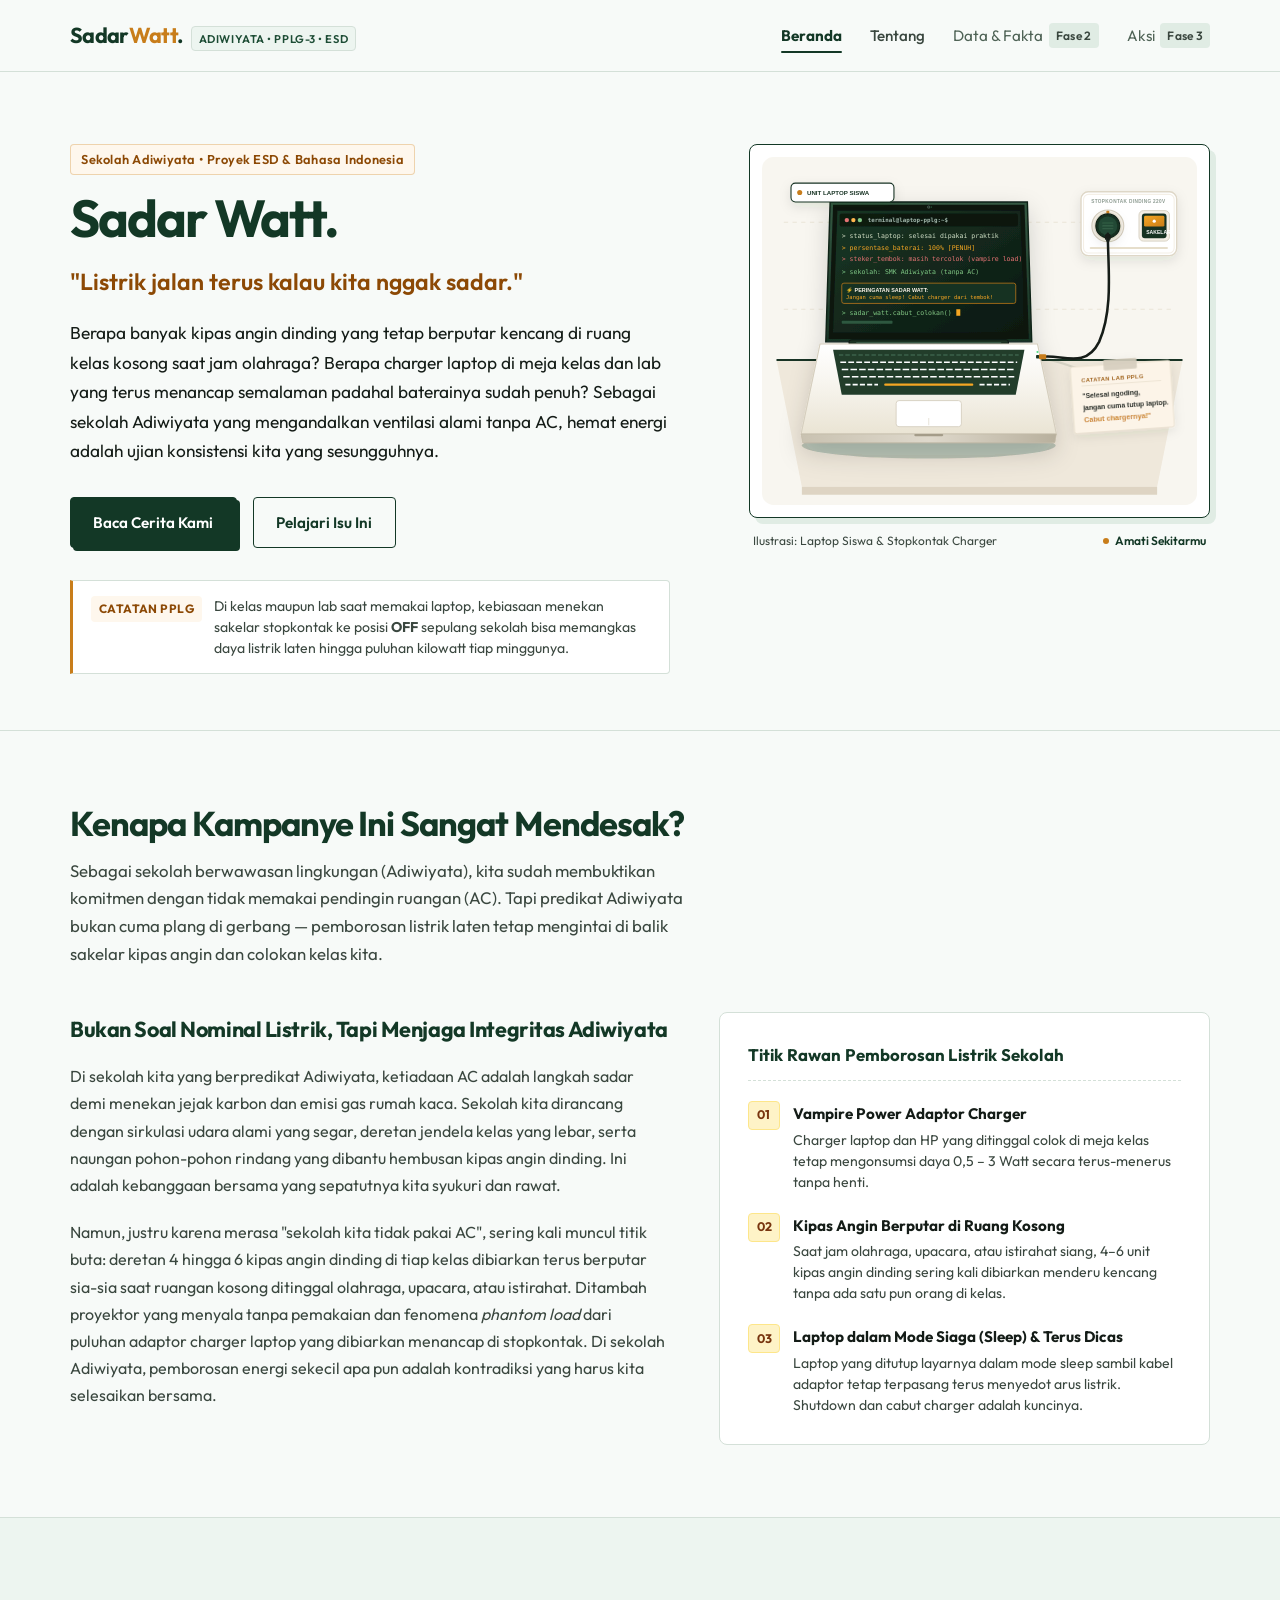
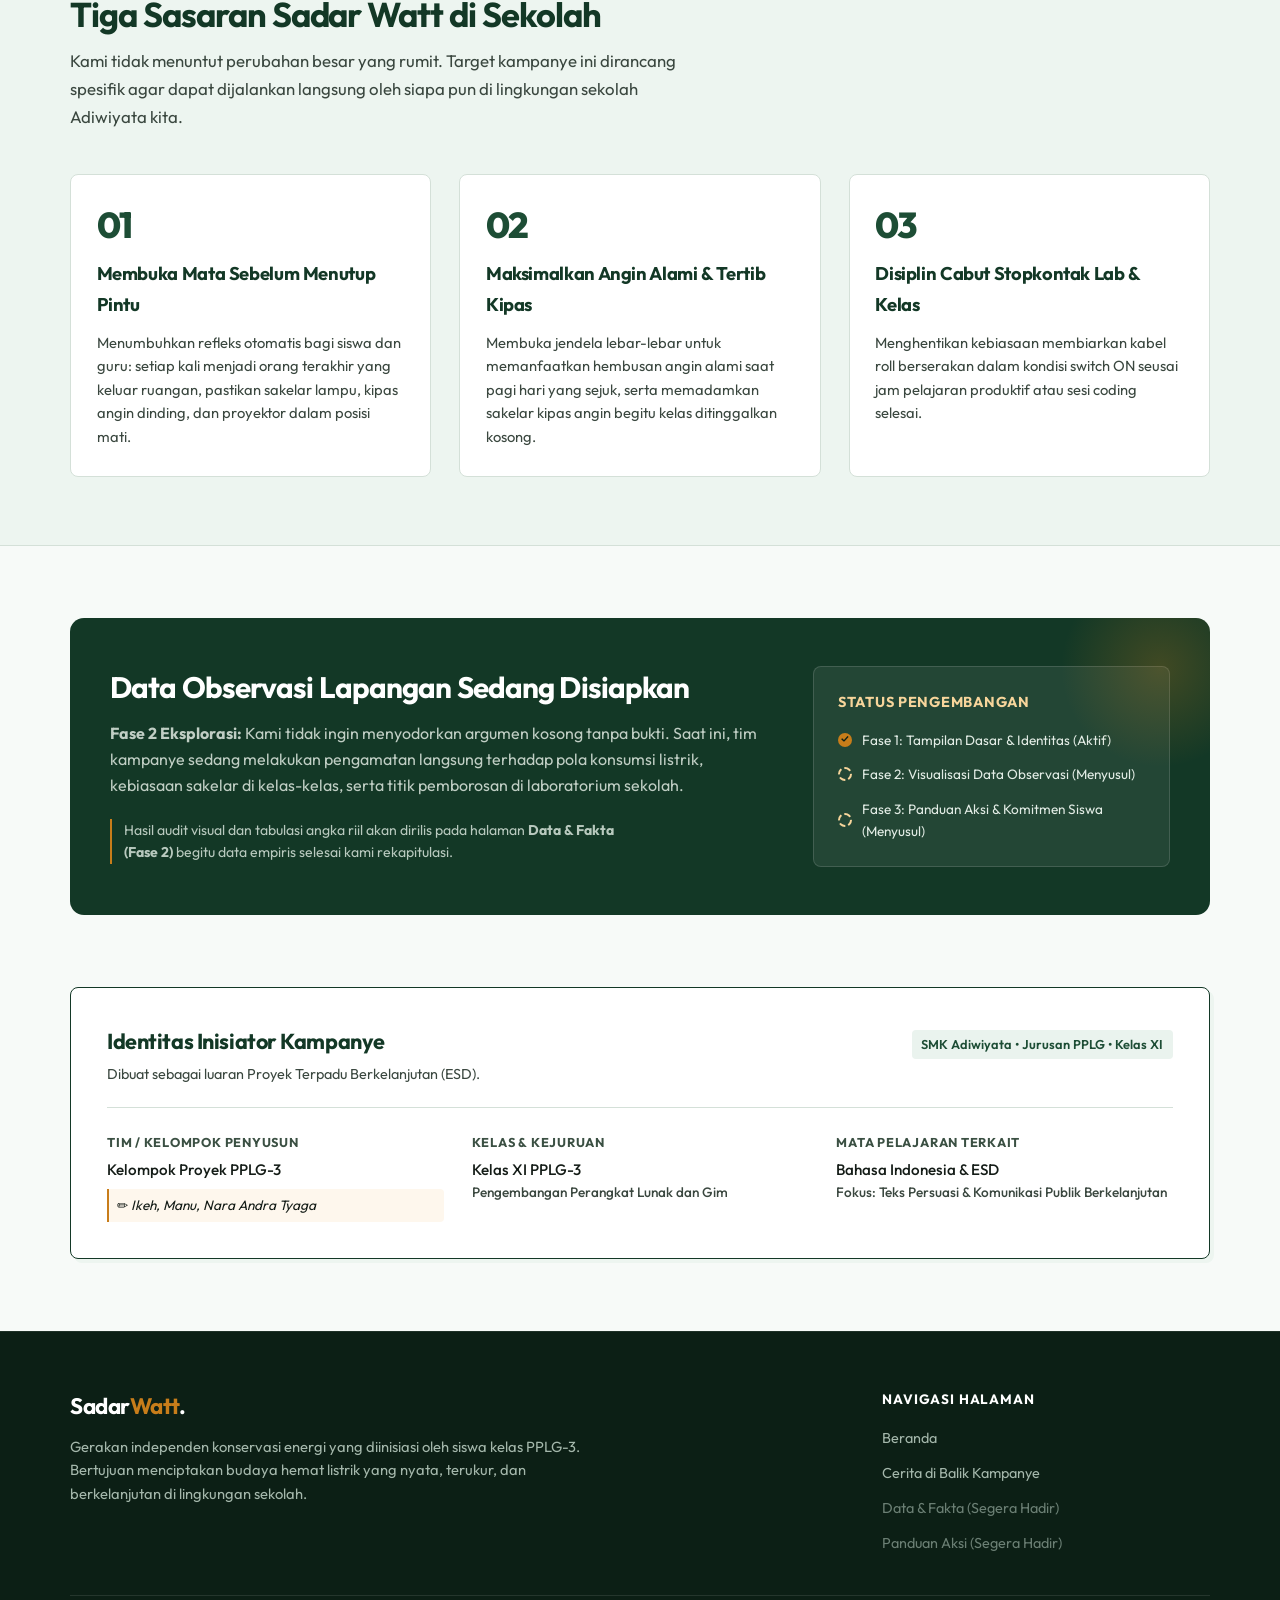
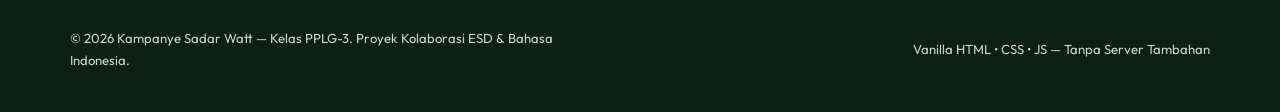
==== index.html @ 6c25f4f0 "first commit" ====
<!DOCTYPE html>
<html lang="id">
<head>
  <meta charset="UTF-8">
  <meta name="viewport" content="width=device-width, initial-scale=1.0">
  <meta name="description" content="Sadar Watt — Inisiatif kampanye persuasif konservasi dan hemat energi di lingkungan sekolah. Proyek ESD siswa kelas PPLG-3 berkolaborasi dengan mata pelajaran Bahasa Indonesia.">
  <title>Sadar Watt — Kampanye Konservasi & Hemat Energi Sekolah</title>
  
  <!-- Google Fonts: Outfit (Unified Headings & Body) -->
  <link rel="preconnect" href="https://fonts.googleapis.com">
  <link rel="preconnect" href="https://fonts.gstatic.com" crossorigin>
  <link href="https://fonts.googleapis.com/css2?family=Outfit:wght@400;500;600;700;800&display=swap" rel="stylesheet">
  
  <!-- Custom Stylesheet -->
  <link rel="stylesheet" href="css/style.css">
</head>
<body>

  <!-- ================= 1. HEADER / NAVIGATION ================= -->
  <header class="site-header">
    <div class="container nav-container">
      <div class="brand">
        <a href="index.html" class="brand-name" aria-label="Beranda Sadar Watt">Sadar<span>Watt</span>.</a>
        <span class="brand-badge">Adiwiyata • PPLG-3 • ESD</span>
      </div>

      <!-- Hamburger Button (Mobile) -->
      <button class="nav-toggle" id="navToggle" aria-label="Buka menu navigasi" aria-expanded="false">
        <span></span>
        <span></span>
        <span></span>
      </button>

      <!-- Nav Links -->
      <nav class="nav-menu" id="navMenu" aria-label="Navigasi Utama">
        <ul class="nav-list">
          <li><a href="index.html" class="nav-link active">Beranda</a></li>
          <li><a href="tentang.html" class="nav-link">Tentang</a></li>
          <li>
            <span class="nav-link-disabled" title="Data hasil observasi sekolah sedang dikumpulkan (Fase 2)">
              Data & Fakta
              <span class="badge-soon">Fase 2</span>
            </span>
          </li>
          <li>
            <span class="nav-link-disabled" title="Panduan aksi nyata dan komitmen hemat energi (Fase 3)">
              Aksi
              <span class="badge-soon">Fase 3</span>
            </span>
          </li>
        </ul>
      </nav>
    </div>
  </header>

  <main id="main-content">
    <!-- ================= 2. HERO SECTION (ASYMMETRIC) ================= -->
    <section class="hero-section">
      <div class="container hero-grid">
        <!-- Left: Text Editorial -->
        <div class="hero-content">
          <div class="tag-label">Sekolah Adiwiyata • Proyek ESD & Bahasa Indonesia</div>
          <h1 class="hero-title">Sadar Watt.</h1>
          <p class="hero-tagline">"Listrik jalan terus kalau kita nggak sadar."</p>
          <p class="hero-desc">
            Berapa banyak kipas angin dinding yang tetap berputar kencang di ruang kelas kosong saat jam olahraga? Berapa charger laptop di meja kelas dan lab yang terus menancap semalaman padahal baterainya sudah penuh? Sebagai sekolah Adiwiyata yang mengandalkan ventilasi alami tanpa AC, hemat energi adalah ujian konsistensi kita yang sesungguhnya.
          </p>
          
          <div class="hero-actions">
            <a href="tentang.html" class="btn btn-primary">Baca Cerita Kami</a>
            <a href="#latar-belakang" class="btn btn-secondary">Pelajari Isu Ini</a>
          </div>

          <!-- Real Observation Lab Note -->
          <div class="hero-lab-note">
            <span class="note-badge">CATATAN PPLG</span>
            <p>Di kelas maupun lab saat memakai laptop, kebiasaan menekan sakelar stopkontak ke posisi <strong>OFF</strong> sepulang sekolah bisa memangkas daya listrik laten hingga puluhan kilowatt tiap minggunya.</p>
          </div>
        </div>

        <!-- Right: Original Handcrafted SVG Illustration -->
        <div class="hero-visual">
          <div class="visual-frame">
            <img src="assets/illustration-energy.svg" alt="Ilustrasi laptop siswa di meja praktik, kabel charger, dan stopkontak dengan sakelar menyala" width="600" height="480">
          </div>
          <div class="visual-caption">
            <span>Ilustrasi: Laptop Siswa & Stopkontak Charger</span>
            <span class="status-live">Amati Sekitarmu</span>
          </div>
        </div>
      </div>
    </section>

    <!-- ================= 3. LATAR BELAKANG & FAKTA UMUM PEMBOROSAN ================= -->
    <section id="latar-belakang" class="section">
      <div class="container">
        <div class="section-head">
          <h2 class="section-title">Kenapa Kampanye Ini Sangat Mendesak?</h2>
          <p class="section-subtitle">
            Sebagai sekolah berwawasan lingkungan (Adiwiyata), kita sudah membuktikan komitmen dengan tidak memakai pendingin ruangan (AC). Tapi predikat Adiwiyata bukan cuma plang di gerbang — pemborosan listrik laten tetap mengintai di balik sakelar kipas angin dan colokan kelas kita.
          </p>
        </div>

        <div class="context-grid">
          <!-- Left: Narrative Background -->
          <div class="context-narrative">
            <h3>Bukan Soal Nominal Listrik, Tapi Menjaga Integritas Adiwiyata</h3>
            <p>
              Di sekolah kita yang berpredikat Adiwiyata, ketiadaan AC adalah langkah sadar demi menekan jejak karbon dan emisi gas rumah kaca. Sekolah kita dirancang dengan sirkulasi udara alami yang segar, deretan jendela kelas yang lebar, serta naungan pohon-pohon rindang yang dibantu hembusan kipas angin dinding. Ini adalah kebanggaan bersama yang sepatutnya kita syukuri dan rawat.
            </p>
            <p>
              Namun, justru karena merasa "sekolah kita tidak pakai AC", sering kali muncul titik buta: deretan 4 hingga 6 kipas angin dinding di tiap kelas dibiarkan terus berputar sia-sia saat ruangan kosong ditinggal olahraga, upacara, atau istirahat. Ditambah proyektor yang menyala tanpa pemakaian dan fenomena <em>phantom load</em> dari puluhan adaptor charger laptop yang dibiarkan menancap di stopkontak. Di sekolah Adiwiyata, pemborosan energi sekecil apa pun adalah kontradiksi yang harus kita selesaikan bersama.
            </p>
          </div>

          <!-- Right: Concrete Common Waste Checkpoints -->
          <div class="waste-points">
            <div class="waste-points-title">Titik Rawan Pemborosan Listrik Sekolah</div>
            <ul class="waste-list">
              <li class="waste-item">
                <span class="waste-marker">01</span>
                <div class="waste-text">
                  <h4>Vampire Power Adaptor Charger</h4>
                  <p>Charger laptop dan HP yang ditinggal colok di meja kelas tetap mengonsumsi daya 0,5 – 3 Watt secara terus-menerus tanpa henti.</p>
                </div>
              </li>
              <li class="waste-item">
                <span class="waste-marker">02</span>
                <div class="waste-text">
                  <h4>Kipas Angin Berputar di Ruang Kosong</h4>
                  <p>Saat jam olahraga, upacara, atau istirahat siang, 4–6 unit kipas angin dinding sering kali dibiarkan menderu kencang tanpa ada satu pun orang di kelas.</p>
                </div>
              </li>
              <li class="waste-item">
                <span class="waste-marker">03</span>
                <div class="waste-text">
                  <h4>Laptop dalam Mode Siaga (Sleep) & Terus Dicas</h4>
                  <p>Laptop yang ditutup layarnya dalam mode sleep sambil kabel adaptor tetap terpasang terus menyedot arus listrik. Shutdown dan cabut charger adalah kuncinya.</p>
                </div>
              </li>
            </ul>
          </div>
        </div>
      </div>
    </section>

    <!-- ================= 4. TUJUAN KAMPANYE (MANIFESTO TAKTIS) ================= -->
    <section class="section section-alt">
      <div class="container">
        <div class="section-head">
          <h2 class="section-title">Tiga Sasaran Sadar Watt di Sekolah</h2>
          <p class="section-subtitle">
            Kami tidak menuntut perubahan besar yang rumit. Target kampanye ini dirancang spesifik agar dapat dijalankan langsung oleh siapa pun di lingkungan sekolah Adiwiyata kita.
          </p>
        </div>

        <div class="goals-container">
          <!-- Item 01 -->
          <article class="goal-manifesto">
            <div class="goal-index">01</div>
            <h3>Membuka Mata Sebelum Menutup Pintu</h3>
            <p>
              Menumbuhkan refleks otomatis bagi siswa dan guru: setiap kali menjadi orang terakhir yang keluar ruangan, pastikan sakelar lampu, kipas angin dinding, dan proyektor dalam posisi mati.
            </p>
          </article>

          <!-- Item 02 -->
          <article class="goal-manifesto">
            <div class="goal-index">02</div>
            <h3>Maksimalkan Angin Alami & Tertib Kipas</h3>
            <p>
              Membuka jendela lebar-lebar untuk memanfaatkan hembusan angin alami saat pagi hari yang sejuk, serta memadamkan sakelar kipas angin begitu kelas ditinggalkan kosong.
            </p>
          </article>

          <!-- Item 03 -->
          <article class="goal-manifesto">
            <div class="goal-index">03</div>
            <h3>Disiplin Cabut Stopkontak Lab & Kelas</h3>
            <p>
              Menghentikan kebiasaan membiarkan kabel roll berserakan dalam kondisi switch ON seusai jam pelajaran produktif atau sesi coding selesai.
            </p>
          </article>
        </div>
      </div>
    </section>

    <!-- ================= 5. TEASER DATA & FAKTA (PENGANTAR FASE 2) ================= -->
    <section class="section">
      <div class="container">
        <div class="teaser-board">
          <div class="teaser-content">
            <h3>Data Observasi Lapangan Sedang Disiapkan</h3>
            <p>
              <strong>Fase 2 Eksplorasi:</strong> Kami tidak ingin menyodorkan argumen kosong tanpa bukti. Saat ini, tim kampanye sedang melakukan pengamatan langsung terhadap pola konsumsi listrik, kebiasaan sakelar di kelas-kelas, serta titik pemborosan di laboratorium sekolah.
            </p>
            <p class="teaser-note">
              Hasil audit visual dan tabulasi angka riil akan dirilis pada halaman <strong>Data & Fakta (Fase 2)</strong> begitu data empiris selesai kami rekapitulasi.
            </p>
          </div>

          <div class="teaser-status-card">
            <h4>Status Pengembangan</h4>
            <ul class="status-step-list">
              <li class="status-step">
                <span class="bullet-done">✓</span>
                <span>Fase 1: Tampilan Dasar & Identitas (Aktif)</span>
              </li>
              <li class="status-step">
                <span class="bullet-progress"></span>
                <span>Fase 2: Visualisasi Data Observasi (Menyusul)</span>
              </li>
              <li class="status-step">
                <span class="bullet-progress"></span>
                <span>Fase 3: Panduan Aksi & Komitmen Siswa (Menyusul)</span>
              </li>
            </ul>
          </div>
        </div>
      </div>
    </section>

    <!-- ================= 6. IDENTITAS PEMBUAT ================= -->
    <section class="section" style="padding-top: 0;">
      <div class="container">
        <div class="identity-box">
          <div class="identity-header">
            <div>
              <h3>Identitas Inisiator Kampanye</h3>
              <p style="font-size: 0.9rem; margin-top: 0.2rem; color: var(--color-ink-muted);">Dibuat sebagai luaran Proyek Terpadu Berkelanjutan (ESD).</p>
            </div>
            <span class="identity-meta-tag">SMK Adiwiyata • Jurusan PPLG • Kelas XI</span>
          </div>

          <div class="identity-grid">
            <div class="identity-col">
              <h4>Tim / Kelompok Penyusun</h4>
              <p>Kelompok Proyek PPLG-3</p>
              <span class="placeholder-highlight">
                ✏️ <em>Ikeh, Manu, Nara Andra Tyaga</em>
              </span>
            </div>

            <div class="identity-col">
              <h4>Kelas & Kejuruan</h4>
              <p>Kelas XI PPLG-3</p>
              <p style="font-size: 0.85rem; color: var(--color-ink-muted);">Pengembangan Perangkat Lunak dan Gim</p>
            </div>

            <div class="identity-col">
              <h4>Mata Pelajaran Terkait</h4>
              <p>Bahasa Indonesia & ESD</p>
              <p style="font-size: 0.85rem; color: var(--color-ink-muted);">Fokus: Teks Persuasi & Komunikasi Publik Berkelanjutan</p>
            </div>
          </div>
        </div>
      </div>
    </section>
  </main>

  <!-- ================= 7. FOOTER ================= -->
  <footer class="site-footer">
    <div class="container">
      <div class="footer-top">
        <div class="footer-brand">
          <h3>Sadar<span>Watt</span>.</h3>
          <p>
            Gerakan independen konservasi energi yang diinisiasi oleh siswa kelas PPLG-3. Bertujuan menciptakan budaya hemat listrik yang nyata, terukur, dan berkelanjutan di lingkungan sekolah.
          </p>
        </div>

        <div class="footer-nav">
          <h4>Navigasi Halaman</h4>
          <ul>
            <li><a href="index.html">Beranda</a></li>
            <li><a href="tentang.html">Cerita di Balik Kampanye</a></li>
            <li><span style="color: #6b7f74; font-size: 0.9rem;">Data & Fakta (Segera Hadir)</span></li>
            <li><span style="color: #6b7f74; font-size: 0.9rem;">Panduan Aksi (Segera Hadir)</span></li>
          </ul>
        </div>
      </div>

      <div class="footer-bottom">
        <p>© 2026 Kampanye Sadar Watt — Kelas PPLG-3. Proyek Kolaborasi ESD & Bahasa Indonesia.</p>
        <p>Vanilla HTML • CSS • JS — Tanpa Server Tambahan</p>
      </div>
    </div>
  </footer>

  <!-- Script Interaksi -->
  <script src="js/main.js"></script>
</body>
</html>
---- css/style.css ----
/* ===================================================================
   SADAR WATT — Kampanye Konservasi & Hemat Energi
   Proyek ESD • Kelas PPLG-3 • Mapel Bahasa Indonesia
   =================================================================== */

/* --- 1. DESIGN TOKENS & SYSTEM VARIABLES --- */
:root {
  /* Fresh Eco-Slate & Forest Tones */
  --color-forest: #133826;
  --color-forest-dark: #0c1f15;
  --color-forest-mid: #1d4d35;
  --color-forest-soft: #eaf3ee;
  
  /* Modern Eco-Neutral & Sage Canvas */
  --color-bg: #f7faf8;
  --color-surface: #ffffff;
  --color-surface-soft: #edf5f0;
  --color-surface-tint: #e0ece4;
  
  /* Amber / Mustard Energy Accent */
  --color-amber: #c87d1a;
  --color-amber-dark: #8c4905;
  --color-amber-soft: #fef7ed;
  --color-amber-glow: rgba(200, 125, 26, 0.16);

  /* Typography Ink Shades (High Contrast) */
  --color-ink: #141c17;
  --color-ink-muted: #3a473f;
  --color-ink-light: #4f6356;

  /* Organic Structure & Borders */
  --color-border: #d4e0d8;
  --color-border-dark: #133826;
  
  /* Typography: Outfit (Unified Geometric Display & Legible Modern Body) */
  --font-display: 'Outfit', system-ui, -apple-system, BlinkMacSystemFont, 'Segoe UI', Roboto, sans-serif;
  --font-body: 'Outfit', system-ui, -apple-system, BlinkMacSystemFont, 'Segoe UI', Roboto, sans-serif;

  /* Layout & Elevations */
  --max-width: 1140px;
  --radius-sm: 4px;
  --radius-md: 8px;
  --radius-lg: 14px;
  --shadow-tactile: 3px 3px 0px var(--color-forest);
  --shadow-subtle: 0 4px 20px rgba(19, 56, 38, 0.07);
  --transition-fast: 0.2s cubic-bezier(0.16, 1, 0.3, 1);
}

/* --- 2. CSS RESET & GLOBAL SETUP --- */
*, *::before, *::after {
  box-sizing: border-box;
  margin: 0;
  padding: 0;
}

html {
  scroll-behavior: smooth;
  font-size: 16px;
  background-color: var(--color-bg);
  color: var(--color-ink);
}

body {
  font-family: var(--font-body);
  line-height: 1.65;
  background-color: var(--color-bg);
  color: var(--color-ink);
  -webkit-font-smoothing: antialiased;
  position: relative;
  overflow-x: hidden;
}

/* Base Text */
p {
  color: var(--color-ink-muted);
  margin-bottom: 1.25rem;
}

p:last-child {
  margin-bottom: 0;
}

a {
  color: inherit;
  text-decoration: none;
  transition: color var(--transition-fast);
}

img, svg {
  display: block;
  max-width: 100%;
  height: auto;
}

/* Container */
.container {
  width: 92%;
  max-width: var(--max-width);
  margin-left: auto;
  margin-right: auto;
}

/* --- 3. HEADER & NAVIGATION --- */
.site-header {
  position: sticky;
  top: 0;
  z-index: 100;
  background-color: rgba(247, 250, 248, 0.94);
  backdrop-filter: blur(10px);
  -webkit-backdrop-filter: blur(10px);
  border-bottom: 1px solid var(--color-border);
}

.nav-container {
  display: flex;
  align-items: center;
  justify-content: space-between;
  padding: 1.1rem 0;
}

/* Brand */
.brand {
  display: flex;
  align-items: baseline;
  gap: 0.5rem;
}

.brand-name {
  font-family: var(--font-display);
  font-size: 1.35rem;
  font-weight: 700;
  letter-spacing: -0.03em;
  color: var(--color-forest);
}

.brand-name span {
  color: var(--color-amber);
}

.brand-badge {
  font-family: var(--font-display);
  font-size: 0.7rem;
  font-weight: 600;
  text-transform: uppercase;
  letter-spacing: 0.05em;
  background-color: var(--color-surface-soft);
  color: var(--color-forest-mid);
  padding: 0.15rem 0.45rem;
  border-radius: var(--radius-sm);
  border: 1px solid var(--color-border);
}

/* Nav Menu */
.nav-menu {
  display: flex;
  align-items: center;
}

.nav-list {
  display: flex;
  align-items: center;
  list-style: none;
  gap: 1.75rem;
}

.nav-link {
  font-size: 0.95rem;
  font-weight: 500;
  color: var(--color-ink-muted);
  position: relative;
  padding: 0.25rem 0;
}

.nav-link:hover {
  color: var(--color-forest);
}

.nav-link.active {
  color: var(--color-forest);
  font-weight: 700;
}

.nav-link.active::after {
  content: '';
  position: absolute;
  bottom: -4px;
  left: 0;
  width: 100%;
  height: 2px;
  background-color: var(--color-forest);
  border-radius: 2px;
}

/* Disabled / Coming Soon Nav Link */
.nav-link-disabled {
  display: inline-flex;
  align-items: center;
  gap: 0.35rem;
  color: var(--color-ink-light);
  cursor: not-allowed;
  font-size: 0.95rem;
}

.nav-link-disabled .badge-soon {
  font-family: var(--font-display);
  font-size: 0.75rem;
  font-weight: 600;
  background-color: var(--color-surface-tint);
  color: var(--color-ink-muted);
  padding: 0.15rem 0.45rem;
  border-radius: var(--radius-sm);
  letter-spacing: 0.02em;
}

/* Hamburger Toggle Button */
.nav-toggle {
  display: none;
  background: transparent;
  border: 1px solid var(--color-border);
  border-radius: var(--radius-sm);
  padding: 0.5rem 0.6rem;
  cursor: pointer;
  color: var(--color-forest);
  flex-direction: column;
  gap: 4px;
}

.nav-toggle:focus-visible {
  outline: 2px solid var(--color-forest);
}

.nav-toggle span {
  display: block;
  width: 20px;
  height: 2px;
  background-color: var(--color-forest);
  border-radius: 2px;
  transition: transform var(--transition-fast), opacity var(--transition-fast);
}

.nav-toggle.open span:nth-child(1) {
  transform: translateY(6px) rotate(45deg);
}
.nav-toggle.open span:nth-child(2) {
  opacity: 0;
}
.nav-toggle.open span:nth-child(3) {
  transform: translateY(-6px) rotate(-45deg);
}

/* --- 4. BUTTONS & TAGS --- */
.btn {
  display: inline-flex;
  align-items: center;
  justify-content: center;
  gap: 0.5rem;
  padding: 0.75rem 1.4rem;
  font-family: var(--font-display);
  font-size: 0.95rem;
  font-weight: 600;
  border-radius: var(--radius-sm);
  cursor: pointer;
  transition: transform var(--transition-fast), background-color var(--transition-fast), border-color var(--transition-fast), box-shadow var(--transition-fast);
  text-decoration: none;
}

.btn-primary {
  background-color: var(--color-forest);
  color: #ffffff;
  border: 1.5px solid var(--color-forest);
  box-shadow: var(--shadow-tactile);
}

.btn-primary:hover {
  background-color: var(--color-forest-mid);
  transform: translate(-1px, -1px);
  box-shadow: 4px 4px 0px var(--color-forest-dark);
}

.btn-primary:active {
  transform: translate(1px, 1px);
  box-shadow: 1px 1px 0px var(--color-forest-dark);
}

.btn-secondary {
  background-color: transparent;
  color: var(--color-forest);
  border: 1.5px solid var(--color-forest);
}

.btn-secondary:hover {
  background-color: var(--color-surface-soft);
  transform: translate(-1px, -1px);
}

.tag-label {
  display: inline-block;
  font-family: var(--font-display);
  font-size: 0.8rem;
  font-weight: 600;
  letter-spacing: 0.02em;
  text-transform: none;
  color: var(--color-amber-dark);
  background-color: var(--color-amber-soft);
  border: 1px solid rgba(200, 125, 26, 0.3);
  padding: 0.25rem 0.65rem;
  border-radius: var(--radius-sm);
  margin-bottom: 1rem;
}

/* --- 5. HERO SECTION (ASYMMETRIC) --- */
.hero-section {
  padding: 4.5rem 0 3.5rem;
  position: relative;
  border-bottom: 1px solid var(--color-border);
}

.hero-grid {
  display: grid;
  grid-template-columns: 1.15fr 0.85fr;
  gap: 3.5rem;
  align-items: start;
}

.hero-content {
  max-width: 600px;
  width: 100%;
  display: flex;
  flex-direction: column;
  align-items: flex-start;
}

.hero-title {
  font-family: var(--font-display);
  font-size: 3.25rem;
  line-height: 1.05;
  letter-spacing: -0.04em;
  color: var(--color-forest);
  margin-bottom: 1.25rem;
}

.hero-tagline {
  font-family: var(--font-display);
  font-size: 1.45rem;
  font-weight: 600;
  line-height: 1.35;
  color: var(--color-amber-dark);
  margin-bottom: 1.35rem;
}

.hero-desc {
  font-size: 1.08rem;
  line-height: 1.7;
  color: var(--color-ink);
  margin-bottom: 2rem;
}

.hero-actions {
  display: flex;
  flex-wrap: wrap;
  gap: 1rem;
  margin-bottom: 2rem;
  width: 100%;
}

/* Quick Note from Lab Box */
.hero-lab-note {
  background-color: var(--color-surface);
  border-left: 3px solid var(--color-amber);
  border-top: 1px solid var(--color-border);
  border-right: 1px solid var(--color-border);
  border-bottom: 1px solid var(--color-border);
  padding: 0.9rem 1.1rem;
  border-radius: 0 var(--radius-sm) var(--radius-sm) 0;
  display: flex;
  align-items: flex-start;
  gap: 0.75rem;
  width: 100%;
}

.hero-lab-note .note-badge {
  font-family: var(--font-display);
  font-size: 0.75rem;
  font-weight: 700;
  letter-spacing: 0.04em;
  background-color: var(--color-amber-soft);
  color: var(--color-amber-dark);
  padding: 0.2rem 0.5rem;
  border-radius: var(--radius-sm);
  white-space: nowrap;
}

.hero-lab-note p {
  font-size: 0.88rem;
  line-height: 1.5;
  color: var(--color-ink-muted);
  margin-bottom: 0;
}

/* Hero Visual Box */
.hero-visual {
  position: relative;
}

.visual-frame {
  background-color: var(--color-surface);
  border: 1.5px solid var(--color-forest);
  border-radius: var(--radius-md);
  box-shadow: 6px 6px 0px var(--color-surface-tint);
  overflow: hidden;
  padding: 0.75rem;
}

.visual-caption {
  margin-top: 0.85rem;
  display: flex;
  align-items: center;
  justify-content: space-between;
  padding: 0 0.25rem;
  font-family: var(--font-display);
  font-size: 0.75rem;
  color: var(--color-ink-muted);
}

.visual-caption .status-live {
  display: inline-flex;
  align-items: center;
  gap: 0.35rem;
  color: var(--color-forest);
  font-weight: 600;
}

.visual-caption .status-live::before {
  content: '';
  width: 6px;
  height: 6px;
  background-color: var(--color-amber);
  border-radius: 50%;
}

/* --- 6. SECTION RHYTHM & ASYMMETRY --- */
.section {
  padding: 4.5rem 0;
  position: relative;
}

.section-alt {
  background-color: var(--color-surface-soft);
  border-top: 1px solid var(--color-border);
  border-bottom: 1px solid var(--color-border);
  padding: 4.75rem 0 4.25rem;
}

.section-head {
  margin-bottom: 2.75rem;
}

.section-title {
  font-family: var(--font-display);
  font-size: 2.15rem;
  letter-spacing: -0.03em;
  color: var(--color-forest);
  line-height: 1.2;
  margin-bottom: 0.75rem;
}

.section-subtitle {
  font-size: 1.05rem;
  color: var(--color-ink-muted);
  max-width: 640px;
}

/* --- 7. LATAR BELAKANG & FAKTA UMUM (SPLIT EDITORIAL) --- */
.context-grid {
  display: grid;
  grid-template-columns: 1.1fr 0.9fr;
  gap: 3rem;
}

.context-narrative h3 {
  font-family: var(--font-display);
  font-size: 1.35rem;
  letter-spacing: -0.02em;
  color: var(--color-forest);
  margin-bottom: 1rem;
}

.context-narrative p {
  font-size: 1rem;
  line-height: 1.7;
}

/* Reality Checkpoints (Real facts, NOT AI cards) */
.waste-points {
  background-color: var(--color-surface);
  border: 1px solid var(--color-border);
  border-radius: var(--radius-md);
  padding: 1.75rem;
}

.waste-points-title {
  font-family: var(--font-display);
  font-size: 1.05rem;
  font-weight: 700;
  letter-spacing: 0.01em;
  text-transform: none;
  color: var(--color-forest);
  margin-bottom: 1.25rem;
  padding-bottom: 0.75rem;
  border-bottom: 1px dashed var(--color-border);
}

.waste-list {
  list-style: none;
  display: flex;
  flex-direction: column;
  gap: 1.25rem;
}

.waste-item {
  display: flex;
  gap: 0.85rem;
  align-items: flex-start;
}

.waste-marker {
  font-family: var(--font-display);
  font-size: 0.78rem;
  font-weight: 700;
  background-color: #fef3c7;
  color: #78350f;
  border: 1px solid #fde68a;
  border-radius: var(--radius-sm);
  padding: 0.2rem 0.5rem;
  min-width: 32px;
  text-align: center;
}

.waste-text h4 {
  font-family: var(--font-display);
  font-size: 0.95rem;
  font-weight: 700;
  color: var(--color-ink);
  margin-bottom: 0.2rem;
}

.waste-text p {
  font-size: 0.88rem;
  line-height: 1.5;
  color: var(--color-ink-muted);
  margin-bottom: 0;
}

/* --- 8. TUJUAN KAMPANYE (MANIFEST LIST) --- */
.goals-container {
  display: grid;
  grid-template-columns: repeat(3, 1fr);
  gap: 1.75rem;
}

.goal-manifesto {
  background-color: var(--color-surface);
  border: 1.5px solid var(--color-border);
  border-radius: var(--radius-md);
  padding: 2rem 1.6rem 1.75rem;
  position: relative;
  transition: transform var(--transition-fast), border-color var(--transition-fast), box-shadow var(--transition-fast);
}

.goal-manifesto:hover {
  transform: translateY(-3px);
  border-color: var(--color-forest-mid);
  box-shadow: var(--shadow-subtle);
}

.goal-index {
  font-family: var(--font-display);
  font-size: 2.25rem;
  font-weight: 800;
  letter-spacing: -0.05em;
  color: #1d4d35;
  line-height: 1;
  margin-bottom: 1rem;
}

.goal-manifesto h3 {
  font-family: var(--font-display);
  font-size: 1.15rem;
  color: var(--color-forest);
  letter-spacing: -0.02em;
  margin-bottom: 0.65rem;
}

.goal-manifesto p {
  font-size: 0.92rem;
  line-height: 1.6;
  color: var(--color-ink-muted);
  margin-bottom: 0;
}

/* --- 9. TEASER DATA & FAKTA (FASE 2) --- */
.teaser-board {
  background-color: var(--color-forest);
  color: #ffffff;
  border-radius: var(--radius-lg);
  padding: 3rem 2.5rem;
  display: grid;
  grid-template-columns: 1.3fr 0.7fr;
  gap: 2.5rem;
  align-items: center;
  position: relative;
  overflow: hidden;
}

.teaser-board::before {
  content: '';
  position: absolute;
  top: -50px;
  right: -50px;
  width: 200px;
  height: 200px;
  background: radial-gradient(circle, rgba(200, 125, 26, 0.25) 0%, transparent 70%);
  border-radius: 50%;
  pointer-events: none;
}

.teaser-tag {
  display: inline-block;
  font-family: var(--font-display);
  font-size: 0.72rem;
  font-weight: 700;
  letter-spacing: 0.07em;
  text-transform: uppercase;
  color: #f7d59b;
  background-color: rgba(200, 125, 26, 0.2);
  border: 1px solid rgba(247, 213, 155, 0.3);
  padding: 0.2rem 0.55rem;
  border-radius: var(--radius-sm);
  margin-bottom: 1rem;
}

.teaser-content h3 {
  font-family: var(--font-display);
  font-size: 1.85rem;
  letter-spacing: -0.03em;
  color: #ffffff;
  line-height: 1.2;
  margin-bottom: 0.9rem;
}

.teaser-content p {
  color: #c0cec4;
  font-size: 1rem;
  line-height: 1.65;
  margin-bottom: 1.25rem;
}

.teaser-content .teaser-note {
  font-size: 0.88rem;
  color: #b8c9be;
  border-left: 2px solid var(--color-amber);
  padding-left: 0.75rem;
  margin-bottom: 0;
  max-width: 58ch;
  line-height: 1.6;
}

.teaser-status-card {
  background-color: rgba(255, 255, 255, 0.07);
  border: 1px solid rgba(255, 255, 255, 0.14);
  border-radius: var(--radius-md);
  padding: 1.5rem;
}

.teaser-status-card h4 {
  font-family: var(--font-display);
  font-size: 0.9rem;
  letter-spacing: 0.05em;
  text-transform: uppercase;
  color: #f7d59b;
  margin-bottom: 0.85rem;
}

.status-step-list {
  list-style: none;
  display: flex;
  flex-direction: column;
  gap: 0.75rem;
}

.status-step {
  display: flex;
  align-items: center;
  gap: 0.65rem;
  font-size: 0.85rem;
  color: #e2ece5;
}

.status-step .bullet-done {
  width: 14px;
  height: 14px;
  background-color: var(--color-amber);
  color: var(--color-forest-dark);
  font-size: 9px;
  font-weight: 800;
  display: inline-flex;
  align-items: center;
  justify-content: center;
  border-radius: 50%;
  flex-shrink: 0;
}

.status-step .bullet-progress {
  width: 14px;
  height: 14px;
  border: 2px dashed #f7d59b;
  border-radius: 50%;
  flex-shrink: 0;
}

/* --- 10. IDENTITAS PEMBUAT (STUDENT SIGNATURE) --- */
.identity-box {
  background-color: var(--color-surface);
  border: 1.5px solid var(--color-forest);
  border-radius: var(--radius-md);
  padding: 2.25rem;
  box-shadow: 4px 4px 0px var(--color-surface-soft);
}

.identity-header {
  display: flex;
  justify-content: space-between;
  align-items: baseline;
  flex-wrap: wrap;
  gap: 0.75rem;
  padding-bottom: 1.25rem;
  border-bottom: 1px solid var(--color-border);
  margin-bottom: 1.5rem;
}

.identity-header h3 {
  font-family: var(--font-display);
  font-size: 1.35rem;
  letter-spacing: -0.02em;
  color: var(--color-forest);
}

.identity-meta-tag {
  font-family: var(--font-display);
  font-size: 0.8rem;
  font-weight: 600;
  color: var(--color-forest-mid);
  background-color: var(--color-forest-soft);
  padding: 0.25rem 0.6rem;
  border-radius: var(--radius-sm);
}

.identity-grid {
  display: grid;
  grid-template-columns: 1fr 1fr 1fr;
  gap: 1.75rem;
}

.identity-col h4 {
  font-family: var(--font-display);
  font-size: 0.8rem;
  font-weight: 700;
  text-transform: uppercase;
  letter-spacing: 0.06em;
  color: #3b5043;
  margin-bottom: 0.4rem;
}

.identity-col p {
  font-size: 0.95rem;
  color: var(--color-ink);
  font-weight: 500;
  line-height: 1.5;
  margin-bottom: 0;
}

.identity-col .placeholder-highlight {
  background-color: var(--color-amber-soft);
  border-left: 2px solid var(--color-amber);
  padding: 0.35rem 0.5rem;
  border-radius: 0 var(--radius-sm) var(--radius-sm) 0;
  font-size: 0.85rem;
  margin-top: 0.4rem;
  display: block;
}

/* --- 11. HALAMAN TENTANG (NARRATIVE EDITORIAL) --- */
.about-hero {
  padding: 4.5rem 0 2.5rem;
  border-bottom: 1px solid var(--color-border);
}

.about-hero-inner {
  max-width: 760px;
}

.about-story {
  padding: 4.25rem 0;
}

.story-container {
  max-width: 780px;
  margin: 0 auto;
}

.story-lead {
  font-family: var(--font-display);
  font-size: 1.45rem;
  line-height: 1.45;
  color: var(--color-forest);
  font-weight: 500;
  letter-spacing: -0.02em;
  margin-bottom: 2.25rem;
  border-left: 3px solid var(--color-amber);
  padding-left: 1.25rem;
}

.story-body {
  font-size: 1.05rem;
  line-height: 1.8;
  color: var(--color-ink);
}

.story-body p {
  margin-bottom: 1.6rem;
  color: var(--color-ink);
}

.story-highlight-quote {
  background-color: var(--color-surface);
  border: 1px solid var(--color-border);
  border-radius: var(--radius-md);
  padding: 1.75rem 2rem;
  margin: 2.5rem 0;
  box-shadow: var(--shadow-tactile);
}

.story-highlight-quote blockquote {
  font-family: var(--font-display);
  font-size: 1.15rem;
  line-height: 1.5;
  font-weight: 600;
  color: var(--color-forest);
  margin-bottom: 0.5rem;
}

.story-highlight-quote cite {
  font-style: normal;
  font-size: 0.85rem;
  color: var(--color-ink-muted);
}

.pillars-grid {
  display: grid;
  grid-template-columns: 1fr 1fr;
  gap: 2rem;
  margin-top: 2.5rem;
}

.pillar-card {
  background-color: var(--color-surface);
  border: 1px solid var(--color-border);
  border-radius: var(--radius-md);
  padding: 1.75rem;
}

.pillar-card h3 {
  font-family: var(--font-display);
  font-size: 1.15rem;
  color: var(--color-forest);
  margin-bottom: 0.5rem;
}

.pillar-card p {
  font-size: 0.92rem;
  line-height: 1.6;
  color: var(--color-ink-muted);
  margin-bottom: 0;
}

/* --- 12. FOOTER --- */
.site-footer {
  background-color: var(--color-forest-dark);
  color: #c9d7ce;
  padding: 3.5rem 0 2.5rem;
  border-top: 1px solid rgba(255, 255, 255, 0.08);
}

.footer-top {
  display: grid;
  grid-template-columns: 1.4fr 0.6fr;
  gap: 3rem;
  padding-bottom: 2.5rem;
  border-bottom: 1px solid rgba(255, 255, 255, 0.1);
  margin-bottom: 2rem;
}

.footer-brand h3 {
  font-family: var(--font-display);
  font-size: 1.4rem;
  color: #ffffff;
  margin-bottom: 0.6rem;
  letter-spacing: -0.02em;
}

.footer-brand h3 span {
  color: var(--color-amber);
}

.footer-brand p {
  color: #a4b7ab;
  font-size: 0.92rem;
  line-height: 1.6;
  max-width: 520px;
  margin-bottom: 0;
}

.footer-nav h4 {
  font-family: var(--font-display);
  font-size: 0.85rem;
  letter-spacing: 0.06em;
  text-transform: uppercase;
  color: #ffffff;
  margin-bottom: 0.85rem;
}

.footer-nav ul {
  list-style: none;
  display: flex;
  flex-direction: column;
  gap: 0.5rem;
}

.footer-nav a {
  color: #a4b7ab;
  font-size: 0.9rem;
}

.footer-nav a:hover {
  color: #ffffff;
}

.footer-bottom {
  display: flex;
  justify-content: space-between;
  align-items: center;
  flex-wrap: wrap;
  gap: 1rem;
  font-size: 0.82rem;
  color: #c9d7ce;
}

.footer-bottom p {
  color: #c9d7ce;
  margin-bottom: 0;
}

.footer-bottom p:first-child {
  max-width: 56ch;
}

/* --- 13. RESPONSIVE BREAKPOINTS --- */
@media (max-width: 992px) {
  .hero-grid {
    grid-template-columns: 1fr;
    gap: 2.5rem;
  }
  
  .hero-content {
    max-width: 100%;
  }

  .context-grid {
    grid-template-columns: 1fr;
    gap: 2.5rem;
  }

  .goals-container {
    grid-template-columns: 1fr;
  }

  .teaser-board {
    grid-template-columns: 1fr;
    padding: 2.25rem 1.75rem;
  }

  .identity-grid {
    grid-template-columns: 1fr;
    gap: 1.25rem;
  }

  .footer-top {
    grid-template-columns: 1fr;
    gap: 2rem;
  }

  .pillars-grid {
    grid-template-columns: 1fr;
  }
}

@media (max-width: 768px) {
  .hero-title {
    font-size: 2.45rem;
  }

  .hero-tagline {
    font-size: 1.2rem;
  }

  .section {
    padding: 3.5rem 0;
  }

  .section-title {
    font-size: 1.75rem;
  }

  /* Hamburger Navigation Drawer on Mobile */
  .nav-toggle {
    display: flex;
  }

  .nav-menu {
    position: fixed;
    top: 65px;
    left: 0;
    right: 0;
    background-color: var(--color-surface);
    border-bottom: 2px solid var(--color-forest);
    box-shadow: 0 10px 25px rgba(24, 51, 36, 0.15);
    padding: 1.5rem 4%;
    display: none;
    flex-direction: column;
    align-items: flex-start;
  }

  .nav-menu.open {
    display: flex;
  }

  .nav-list {
    flex-direction: column;
    align-items: flex-start;
    width: 100%;
    gap: 1rem;
  }

  .nav-link {
    font-size: 1.05rem;
    padding: 0.4rem 0;
    width: 100%;
    border-bottom: 1px solid var(--color-surface-soft);
  }

  .nav-link.active::after {
    display: none;
  }

  .nav-link-disabled {
    font-size: 1.05rem;
    padding: 0.4rem 0;
    width: 100%;
    border-bottom: 1px solid var(--color-surface-soft);
  }
}

@media (max-width: 480px) {
  .hero-title {
    font-size: 2.1rem;
  }

  .btn {
    width: 100%;
  }

  .hero-actions {
    flex-direction: column;
    width: 100%;
  }

  .footer-bottom {
    flex-direction: column;
    align-items: flex-start;
  }
}
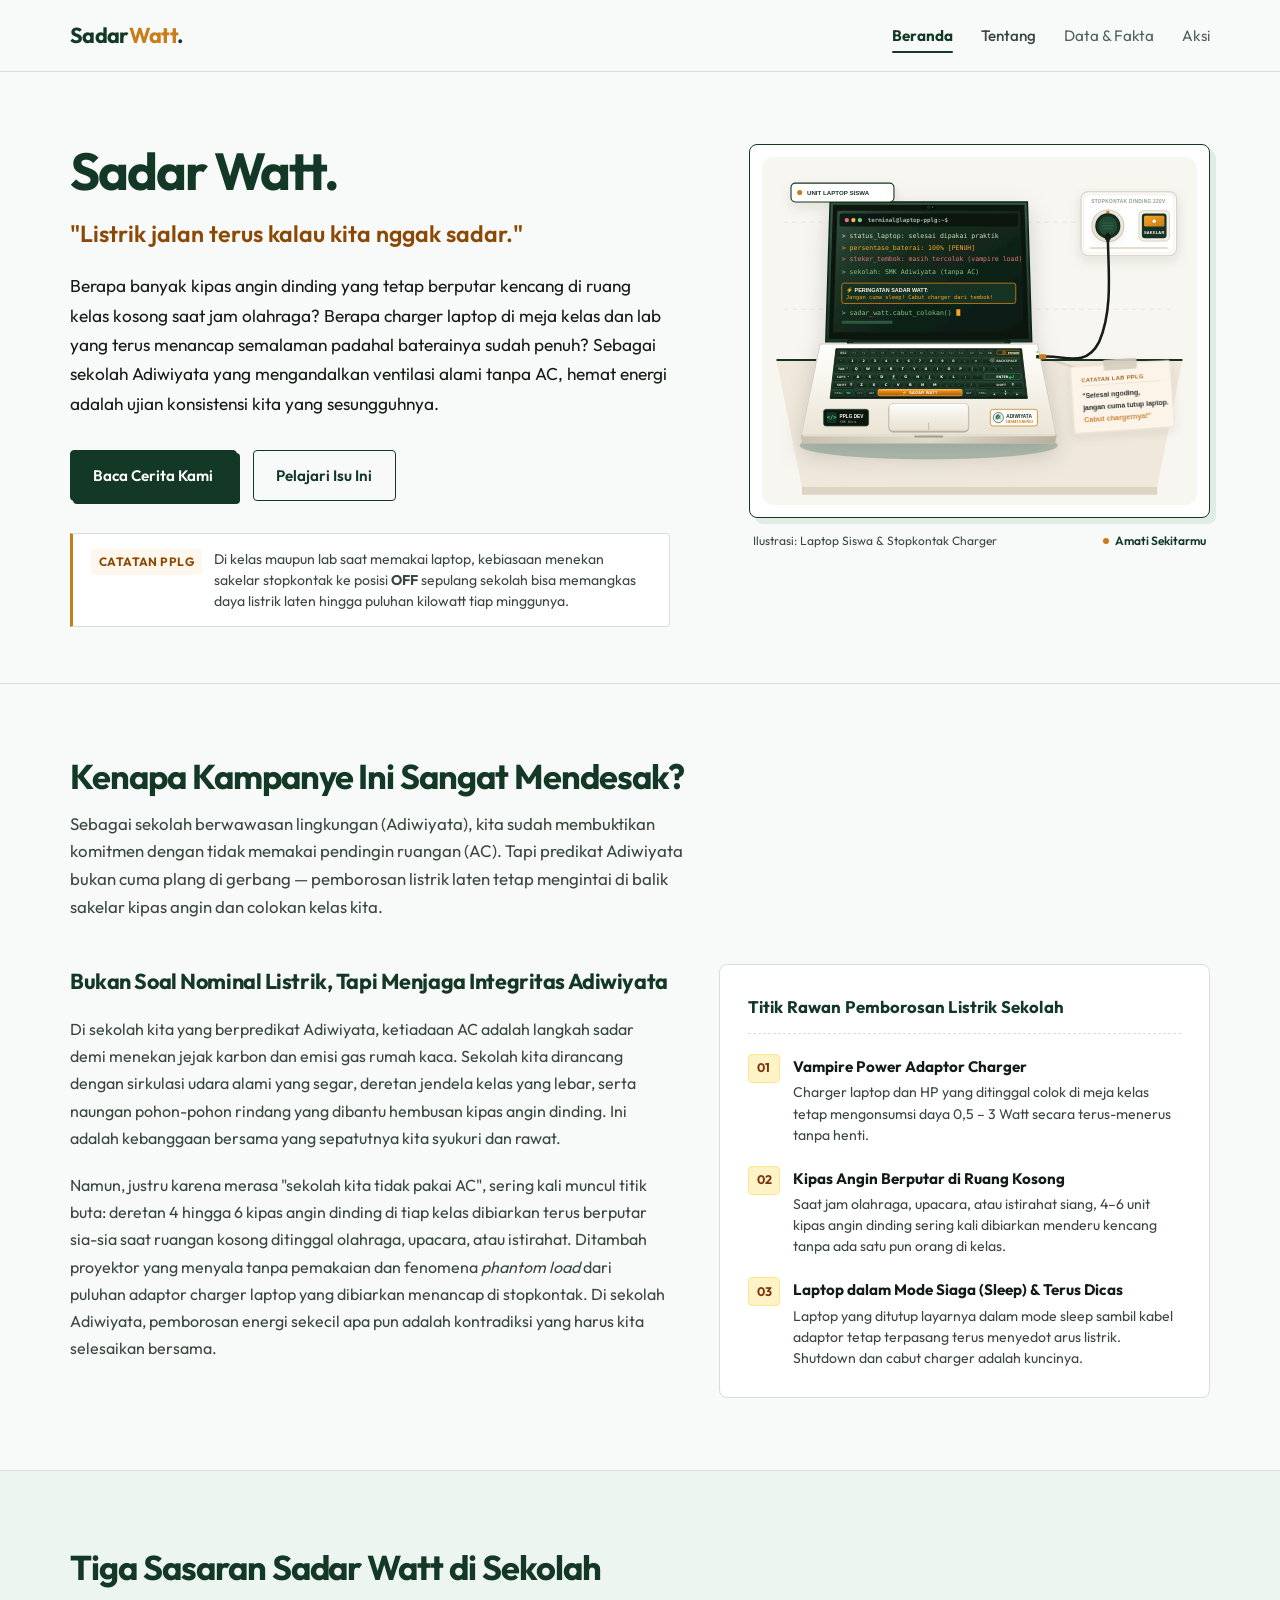
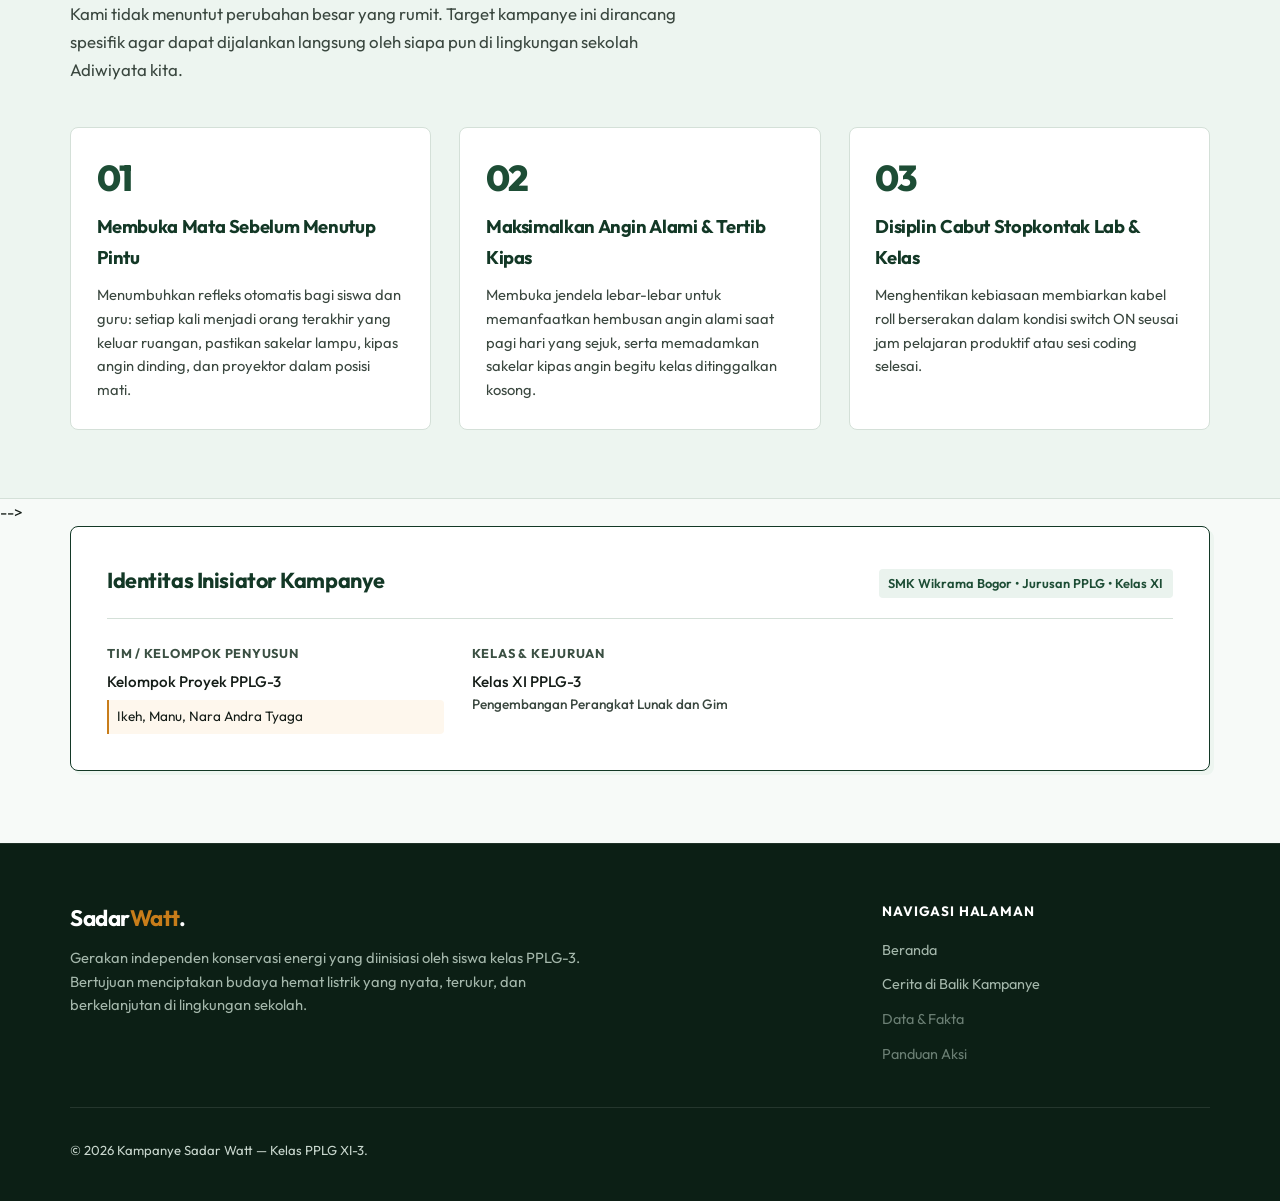
==== commit 254a6e04: "improve HTML structure and formatting for better readability" ====
--- a/index.html
+++ b/index.html
@@ -1,293 +1,347 @@
-<!DOCTYPE html>
+<!doctype html>
 <html lang="id">
-<head>
-  <meta charset="UTF-8">
-  <meta name="viewport" content="width=device-width, initial-scale=1.0">
-  <meta name="description" content="Sadar Watt — Inisiatif kampanye persuasif konservasi dan hemat energi di lingkungan sekolah. Proyek ESD siswa kelas PPLG-3 berkolaborasi dengan mata pelajaran Bahasa Indonesia.">
-  <title>Sadar Watt — Kampanye Konservasi & Hemat Energi Sekolah</title>
-  
-  <!-- Google Fonts: Outfit (Unified Headings & Body) -->
-  <link rel="preconnect" href="https://fonts.googleapis.com">
-  <link rel="preconnect" href="https://fonts.gstatic.com" crossorigin>
-  <link href="https://fonts.googleapis.com/css2?family=Outfit:wght@400;500;600;700;800&display=swap" rel="stylesheet">
-  
-  <!-- Custom Stylesheet -->
-  <link rel="stylesheet" href="css/style.css">
-</head>
-<body>
-
-  <!-- ================= 1. HEADER / NAVIGATION ================= -->
-  <header class="site-header">
-    <div class="container nav-container">
-      <div class="brand">
-        <a href="index.html" class="brand-name" aria-label="Beranda Sadar Watt">Sadar<span>Watt</span>.</a>
-        <span class="brand-badge">Adiwiyata • PPLG-3 • ESD</span>
+  <head>
+    <meta charset="UTF-8" />
+    <meta name="viewport" content="width=device-width, initial-scale=1.0" />
+    <meta
+      name="description"
+      content="Sadar Watt — Inisiatif kampanye persuasif konservasi dan hemat energi di lingkungan sekolah. Proyek ESD siswa kelas PPLG-3 berkolaborasi dengan mata pelajaran Bahasa Indonesia."
+    />
+    <title>Sadar Watt — Kampanye Konservasi & Hemat Energi Sekolah</title>
+
+    <!-- Google Fonts: Outfit (Unified Headings & Body) -->
+    <link rel="preconnect" href="https://fonts.googleapis.com" />
+    <link rel="preconnect" href="https://fonts.gstatic.com" crossorigin />
+    <link
+      href="https://fonts.googleapis.com/css2?family=Outfit:wght@400;500;600;700;800&display=swap"
+      rel="stylesheet"
+    />
+
+    <!-- Custom Stylesheet -->
+    <link rel="stylesheet" href="css/style.css" />
+  </head>
+  <body>
+    <!-- ================= 1. HEADER / NAVIGATION ================= -->
+    <header class="site-header">
+      <div class="container nav-container">
+        <div class="brand">
+          <a
+            href="index.html"
+            class="brand-name"
+            aria-label="Beranda Sadar Watt"
+            >Sadar<span>Watt</span>.</a
+          >
+        </div>
+
+        <!-- Hamburger Button (Mobile) -->
+        <button
+          class="nav-toggle"
+          id="navToggle"
+          aria-label="Buka menu navigasi"
+          aria-expanded="false"
+        >
+          <span></span>
+          <span></span>
+          <span></span>
+        </button>
+
+        <!-- Nav Links -->
+        <nav class="nav-menu" id="navMenu" aria-label="Navigasi Utama">
+          <ul class="nav-list">
+            <li><a href="index.html" class="nav-link active">Beranda</a></li>
+            <li><a href="tentang.html" class="nav-link">Tentang</a></li>
+            <li>
+              <span
+                class="nav-link-disabled"
+                title="Data hasil observasi sekolah sedang dikumpulkan (Fase 2)"
+              >
+                Data & Fakta
+              </span>
+            </li>
+            <li>
+              <span
+                class="nav-link-disabled"
+                title="Panduan aksi nyata dan komitmen hemat energi (Fase 3)"
+              >
+                Aksi
+              </span>
+            </li>
+          </ul>
+        </nav>
       </div>
-
-      <!-- Hamburger Button (Mobile) -->
-      <button class="nav-toggle" id="navToggle" aria-label="Buka menu navigasi" aria-expanded="false">
-        <span></span>
-        <span></span>
-        <span></span>
-      </button>
-
-      <!-- Nav Links -->
-      <nav class="nav-menu" id="navMenu" aria-label="Navigasi Utama">
-        <ul class="nav-list">
-          <li><a href="index.html" class="nav-link active">Beranda</a></li>
-          <li><a href="tentang.html" class="nav-link">Tentang</a></li>
-          <li>
-            <span class="nav-link-disabled" title="Data hasil observasi sekolah sedang dikumpulkan (Fase 2)">
-              Data & Fakta
-              <span class="badge-soon">Fase 2</span>
-            </span>
-          </li>
-          <li>
-            <span class="nav-link-disabled" title="Panduan aksi nyata dan komitmen hemat energi (Fase 3)">
-              Aksi
-              <span class="badge-soon">Fase 3</span>
-            </span>
-          </li>
-        </ul>
-      </nav>
-    </div>
-  </header>
-
-  <main id="main-content">
-    <!-- ================= 2. HERO SECTION (ASYMMETRIC) ================= -->
-    <section class="hero-section">
-      <div class="container hero-grid">
-        <!-- Left: Text Editorial -->
-        <div class="hero-content">
-          <div class="tag-label">Sekolah Adiwiyata • Proyek ESD & Bahasa Indonesia</div>
-          <h1 class="hero-title">Sadar Watt.</h1>
-          <p class="hero-tagline">"Listrik jalan terus kalau kita nggak sadar."</p>
-          <p class="hero-desc">
-            Berapa banyak kipas angin dinding yang tetap berputar kencang di ruang kelas kosong saat jam olahraga? Berapa charger laptop di meja kelas dan lab yang terus menancap semalaman padahal baterainya sudah penuh? Sebagai sekolah Adiwiyata yang mengandalkan ventilasi alami tanpa AC, hemat energi adalah ujian konsistensi kita yang sesungguhnya.
-          </p>
-          
-          <div class="hero-actions">
-            <a href="tentang.html" class="btn btn-primary">Baca Cerita Kami</a>
-            <a href="#latar-belakang" class="btn btn-secondary">Pelajari Isu Ini</a>
-          </div>
-
-          <!-- Real Observation Lab Note -->
-          <div class="hero-lab-note">
-            <span class="note-badge">CATATAN PPLG</span>
-            <p>Di kelas maupun lab saat memakai laptop, kebiasaan menekan sakelar stopkontak ke posisi <strong>OFF</strong> sepulang sekolah bisa memangkas daya listrik laten hingga puluhan kilowatt tiap minggunya.</p>
-          </div>
-        </div>
-
-        <!-- Right: Original Handcrafted SVG Illustration -->
-        <div class="hero-visual">
-          <div class="visual-frame">
-            <img src="assets/illustration-energy.svg" alt="Ilustrasi laptop siswa di meja praktik, kabel charger, dan stopkontak dengan sakelar menyala" width="600" height="480">
-          </div>
-          <div class="visual-caption">
-            <span>Ilustrasi: Laptop Siswa & Stopkontak Charger</span>
-            <span class="status-live">Amati Sekitarmu</span>
-          </div>
-        </div>
-      </div>
-    </section>
-
-    <!-- ================= 3. LATAR BELAKANG & FAKTA UMUM PEMBOROSAN ================= -->
-    <section id="latar-belakang" class="section">
+    </header>
+
+    <main id="main-content">
+      <!-- ================= 2. HERO SECTION (ASYMMETRIC) ================= -->
+      <section class="hero-section">
+        <div class="container hero-grid">
+          <!-- Left: Text Editorial -->
+          <div class="hero-content">
+            <h1 class="hero-title">Sadar Watt.</h1>
+            <p class="hero-tagline">
+              "Listrik jalan terus kalau kita nggak sadar."
+            </p>
+            <p class="hero-desc">
+              Berapa banyak kipas angin dinding yang tetap berputar kencang di
+              ruang kelas kosong saat jam olahraga? Berapa charger laptop di
+              meja kelas dan lab yang terus menancap semalaman padahal
+              baterainya sudah penuh? Sebagai sekolah Adiwiyata yang
+              mengandalkan ventilasi alami tanpa AC, hemat energi adalah ujian
+              konsistensi kita yang sesungguhnya.
+            </p>
+
+            <div class="hero-actions">
+              <a href="tentang.html" class="btn btn-primary"
+                >Baca Cerita Kami</a
+              >
+              <a href="#latar-belakang" class="btn btn-secondary"
+                >Pelajari Isu Ini</a
+              >
+            </div>
+
+            <!-- Real Observation Lab Note -->
+            <div class="hero-lab-note">
+              <span class="note-badge">CATATAN PPLG</span>
+              <p>
+                Di kelas maupun lab saat memakai laptop, kebiasaan menekan
+                sakelar stopkontak ke posisi <strong>OFF</strong> sepulang
+                sekolah bisa memangkas daya listrik laten hingga puluhan
+                kilowatt tiap minggunya.
+              </p>
+            </div>
+          </div>
+
+          <!-- Right: Original Handcrafted SVG Illustration -->
+          <div class="hero-visual">
+            <div class="visual-frame">
+              <img
+                src="assets/illustration-energy.svg"
+                alt="Ilustrasi laptop siswa di meja praktik, kabel charger, dan stopkontak dengan sakelar menyala"
+                width="600"
+                height="480"
+              />
+            </div>
+            <div class="visual-caption">
+              <span>Ilustrasi: Laptop Siswa & Stopkontak Charger</span>
+              <span class="status-live">Amati Sekitarmu</span>
+            </div>
+          </div>
+        </div>
+      </section>
+
+      <!-- ================= 3. LATAR BELAKANG & FAKTA UMUM PEMBOROSAN ================= -->
+      <section id="latar-belakang" class="section">
+        <div class="container">
+          <div class="section-head">
+            <h2 class="section-title">Kenapa Kampanye Ini Sangat Mendesak?</h2>
+            <p class="section-subtitle">
+              Sebagai sekolah berwawasan lingkungan (Adiwiyata), kita sudah
+              membuktikan komitmen dengan tidak memakai pendingin ruangan (AC).
+              Tapi predikat Adiwiyata bukan cuma plang di gerbang — pemborosan
+              listrik laten tetap mengintai di balik sakelar kipas angin dan
+              colokan kelas kita.
+            </p>
+          </div>
+
+          <div class="context-grid">
+            <!-- Left: Narrative Background -->
+            <div class="context-narrative">
+              <h3>
+                Bukan Soal Nominal Listrik, Tapi Menjaga Integritas Adiwiyata
+              </h3>
+              <p>
+                Di sekolah kita yang berpredikat Adiwiyata, ketiadaan AC adalah
+                langkah sadar demi menekan jejak karbon dan emisi gas rumah
+                kaca. Sekolah kita dirancang dengan sirkulasi udara alami yang
+                segar, deretan jendela kelas yang lebar, serta naungan
+                pohon-pohon rindang yang dibantu hembusan kipas angin dinding.
+                Ini adalah kebanggaan bersama yang sepatutnya kita syukuri dan
+                rawat.
+              </p>
+              <p>
+                Namun, justru karena merasa "sekolah kita tidak pakai AC",
+                sering kali muncul titik buta: deretan 4 hingga 6 kipas angin
+                dinding di tiap kelas dibiarkan terus berputar sia-sia saat
+                ruangan kosong ditinggal olahraga, upacara, atau istirahat.
+                Ditambah proyektor yang menyala tanpa pemakaian dan fenomena
+                <em>phantom load</em> dari puluhan adaptor charger laptop yang
+                dibiarkan menancap di stopkontak. Di sekolah Adiwiyata,
+                pemborosan energi sekecil apa pun adalah kontradiksi yang harus
+                kita selesaikan bersama.
+              </p>
+            </div>
+
+            <!-- Right: Concrete Common Waste Checkpoints -->
+            <div class="waste-points">
+              <div class="waste-points-title">
+                Titik Rawan Pemborosan Listrik Sekolah
+              </div>
+              <ul class="waste-list">
+                <li class="waste-item">
+                  <span class="waste-marker">01</span>
+                  <div class="waste-text">
+                    <h4>Vampire Power Adaptor Charger</h4>
+                    <p>
+                      Charger laptop dan HP yang ditinggal colok di meja kelas
+                      tetap mengonsumsi daya 0,5 – 3 Watt secara terus-menerus
+                      tanpa henti.
+                    </p>
+                  </div>
+                </li>
+                <li class="waste-item">
+                  <span class="waste-marker">02</span>
+                  <div class="waste-text">
+                    <h4>Kipas Angin Berputar di Ruang Kosong</h4>
+                    <p>
+                      Saat jam olahraga, upacara, atau istirahat siang, 4–6 unit
+                      kipas angin dinding sering kali dibiarkan menderu kencang
+                      tanpa ada satu pun orang di kelas.
+                    </p>
+                  </div>
+                </li>
+                <li class="waste-item">
+                  <span class="waste-marker">03</span>
+                  <div class="waste-text">
+                    <h4>Laptop dalam Mode Siaga (Sleep) & Terus Dicas</h4>
+                    <p>
+                      Laptop yang ditutup layarnya dalam mode sleep sambil kabel
+                      adaptor tetap terpasang terus menyedot arus listrik.
+                      Shutdown dan cabut charger adalah kuncinya.
+                    </p>
+                  </div>
+                </li>
+              </ul>
+            </div>
+          </div>
+        </div>
+      </section>
+
+      <!-- ================= 4. TUJUAN KAMPANYE (MANIFESTO TAKTIS) ================= -->
+      <section class="section section-alt">
+        <div class="container">
+          <div class="section-head">
+            <h2 class="section-title">Tiga Sasaran Sadar Watt di Sekolah</h2>
+            <p class="section-subtitle">
+              Kami tidak menuntut perubahan besar yang rumit. Target kampanye
+              ini dirancang spesifik agar dapat dijalankan langsung oleh siapa
+              pun di lingkungan sekolah Adiwiyata kita.
+            </p>
+          </div>
+
+          <div class="goals-container">
+            <!-- Item 01 -->
+            <article class="goal-manifesto">
+              <div class="goal-index">01</div>
+              <h3>Membuka Mata Sebelum Menutup Pintu</h3>
+              <p>
+                Menumbuhkan refleks otomatis bagi siswa dan guru: setiap kali
+                menjadi orang terakhir yang keluar ruangan, pastikan sakelar
+                lampu, kipas angin dinding, dan proyektor dalam posisi mati.
+              </p>
+            </article>
+
+            <!-- Item 02 -->
+            <article class="goal-manifesto">
+              <div class="goal-index">02</div>
+              <h3>Maksimalkan Angin Alami & Tertib Kipas</h3>
+              <p>
+                Membuka jendela lebar-lebar untuk memanfaatkan hembusan angin
+                alami saat pagi hari yang sejuk, serta memadamkan sakelar kipas
+                angin begitu kelas ditinggalkan kosong.
+              </p>
+            </article>
+
+            <!-- Item 03 -->
+            <article class="goal-manifesto">
+              <div class="goal-index">03</div>
+              <h3>Disiplin Cabut Stopkontak Lab & Kelas</h3>
+              <p>
+                Menghentikan kebiasaan membiarkan kabel roll berserakan dalam
+                kondisi switch ON seusai jam pelajaran produktif atau sesi
+                coding selesai.
+              </p>
+            </article>
+          </div>
+        </div>
+      </section>
+
+      <!-- ================= 5. TEASER DATA & FAKTA (PENGANTAR FASE 2) ================= -->
+      -->
+
+      <!-- ================= 6. IDENTITAS PEMBUAT ================= -->
+      <section class="section" style="padding-top: 0">
+        <div class="container">
+          <div class="identity-box">
+            <div class="identity-header">
+              <div>
+                <h3>Identitas Inisiator Kampanye</h3>
+              </div>
+              <span class="identity-meta-tag"
+                >SMK Wikrama Bogor • Jurusan PPLG • Kelas XI</span
+              >
+            </div>
+
+            <div class="identity-grid">
+              <div class="identity-col">
+                <h4>Tim / Kelompok Penyusun</h4>
+                <p>Kelompok Proyek PPLG-3</p>
+                <span class="placeholder-highlight">
+                  Ikeh, Manu, Nara Andra Tyaga
+                </span>
+              </div>
+
+              <div class="identity-col">
+                <h4>Kelas & Kejuruan</h4>
+                <p>Kelas XI PPLG-3</p>
+                <p style="font-size: 0.85rem; color: var(--color-ink-muted)">
+                  Pengembangan Perangkat Lunak dan Gim
+                </p>
+              </div>
+            </div>
+          </div>
+        </div>
+      </section>
+    </main>
+
+    <!-- ================= 7. FOOTER ================= -->
+    <footer class="site-footer">
       <div class="container">
-        <div class="section-head">
-          <h2 class="section-title">Kenapa Kampanye Ini Sangat Mendesak?</h2>
-          <p class="section-subtitle">
-            Sebagai sekolah berwawasan lingkungan (Adiwiyata), kita sudah membuktikan komitmen dengan tidak memakai pendingin ruangan (AC). Tapi predikat Adiwiyata bukan cuma plang di gerbang — pemborosan listrik laten tetap mengintai di balik sakelar kipas angin dan colokan kelas kita.
-          </p>
-        </div>
-
-        <div class="context-grid">
-          <!-- Left: Narrative Background -->
-          <div class="context-narrative">
-            <h3>Bukan Soal Nominal Listrik, Tapi Menjaga Integritas Adiwiyata</h3>
+        <div class="footer-top">
+          <div class="footer-brand">
+            <h3>Sadar<span>Watt</span>.</h3>
             <p>
-              Di sekolah kita yang berpredikat Adiwiyata, ketiadaan AC adalah langkah sadar demi menekan jejak karbon dan emisi gas rumah kaca. Sekolah kita dirancang dengan sirkulasi udara alami yang segar, deretan jendela kelas yang lebar, serta naungan pohon-pohon rindang yang dibantu hembusan kipas angin dinding. Ini adalah kebanggaan bersama yang sepatutnya kita syukuri dan rawat.
-            </p>
-            <p>
-              Namun, justru karena merasa "sekolah kita tidak pakai AC", sering kali muncul titik buta: deretan 4 hingga 6 kipas angin dinding di tiap kelas dibiarkan terus berputar sia-sia saat ruangan kosong ditinggal olahraga, upacara, atau istirahat. Ditambah proyektor yang menyala tanpa pemakaian dan fenomena <em>phantom load</em> dari puluhan adaptor charger laptop yang dibiarkan menancap di stopkontak. Di sekolah Adiwiyata, pemborosan energi sekecil apa pun adalah kontradiksi yang harus kita selesaikan bersama.
-            </p>
-          </div>
-
-          <!-- Right: Concrete Common Waste Checkpoints -->
-          <div class="waste-points">
-            <div class="waste-points-title">Titik Rawan Pemborosan Listrik Sekolah</div>
-            <ul class="waste-list">
-              <li class="waste-item">
-                <span class="waste-marker">01</span>
-                <div class="waste-text">
-                  <h4>Vampire Power Adaptor Charger</h4>
-                  <p>Charger laptop dan HP yang ditinggal colok di meja kelas tetap mengonsumsi daya 0,5 – 3 Watt secara terus-menerus tanpa henti.</p>
-                </div>
+              Gerakan independen konservasi energi yang diinisiasi oleh siswa
+              kelas PPLG-3. Bertujuan menciptakan budaya hemat listrik yang
+              nyata, terukur, dan berkelanjutan di lingkungan sekolah.
+            </p>
+          </div>
+
+          <div class="footer-nav">
+            <h4>Navigasi Halaman</h4>
+            <ul>
+              <li><a href="index.html">Beranda</a></li>
+              <li><a href="tentang.html">Cerita di Balik Kampanye</a></li>
+              <li>
+                <span style="color: #6b7f74; font-size: 0.9rem"
+                  >Data & Fakta
+                </span>
               </li>
-              <li class="waste-item">
-                <span class="waste-marker">02</span>
-                <div class="waste-text">
-                  <h4>Kipas Angin Berputar di Ruang Kosong</h4>
-                  <p>Saat jam olahraga, upacara, atau istirahat siang, 4–6 unit kipas angin dinding sering kali dibiarkan menderu kencang tanpa ada satu pun orang di kelas.</p>
-                </div>
-              </li>
-              <li class="waste-item">
-                <span class="waste-marker">03</span>
-                <div class="waste-text">
-                  <h4>Laptop dalam Mode Siaga (Sleep) & Terus Dicas</h4>
-                  <p>Laptop yang ditutup layarnya dalam mode sleep sambil kabel adaptor tetap terpasang terus menyedot arus listrik. Shutdown dan cabut charger adalah kuncinya.</p>
-                </div>
+              <li>
+                <span style="color: #6b7f74; font-size: 0.9rem"
+                  >Panduan Aksi
+                </span>
               </li>
             </ul>
           </div>
         </div>
+
+        <div class="footer-bottom">
+          <p>© 2026 Kampanye Sadar Watt — Kelas PPLG XI-3.</p>
+        </div>
       </div>
-    </section>
-
-    <!-- ================= 4. TUJUAN KAMPANYE (MANIFESTO TAKTIS) ================= -->
-    <section class="section section-alt">
-      <div class="container">
-        <div class="section-head">
-          <h2 class="section-title">Tiga Sasaran Sadar Watt di Sekolah</h2>
-          <p class="section-subtitle">
-            Kami tidak menuntut perubahan besar yang rumit. Target kampanye ini dirancang spesifik agar dapat dijalankan langsung oleh siapa pun di lingkungan sekolah Adiwiyata kita.
-          </p>
-        </div>
-
-        <div class="goals-container">
-          <!-- Item 01 -->
-          <article class="goal-manifesto">
-            <div class="goal-index">01</div>
-            <h3>Membuka Mata Sebelum Menutup Pintu</h3>
-            <p>
-              Menumbuhkan refleks otomatis bagi siswa dan guru: setiap kali menjadi orang terakhir yang keluar ruangan, pastikan sakelar lampu, kipas angin dinding, dan proyektor dalam posisi mati.
-            </p>
-          </article>
-
-          <!-- Item 02 -->
-          <article class="goal-manifesto">
-            <div class="goal-index">02</div>
-            <h3>Maksimalkan Angin Alami & Tertib Kipas</h3>
-            <p>
-              Membuka jendela lebar-lebar untuk memanfaatkan hembusan angin alami saat pagi hari yang sejuk, serta memadamkan sakelar kipas angin begitu kelas ditinggalkan kosong.
-            </p>
-          </article>
-
-          <!-- Item 03 -->
-          <article class="goal-manifesto">
-            <div class="goal-index">03</div>
-            <h3>Disiplin Cabut Stopkontak Lab & Kelas</h3>
-            <p>
-              Menghentikan kebiasaan membiarkan kabel roll berserakan dalam kondisi switch ON seusai jam pelajaran produktif atau sesi coding selesai.
-            </p>
-          </article>
-        </div>
-      </div>
-    </section>
-
-    <!-- ================= 5. TEASER DATA & FAKTA (PENGANTAR FASE 2) ================= -->
-    <section class="section">
-      <div class="container">
-        <div class="teaser-board">
-          <div class="teaser-content">
-            <h3>Data Observasi Lapangan Sedang Disiapkan</h3>
-            <p>
-              <strong>Fase 2 Eksplorasi:</strong> Kami tidak ingin menyodorkan argumen kosong tanpa bukti. Saat ini, tim kampanye sedang melakukan pengamatan langsung terhadap pola konsumsi listrik, kebiasaan sakelar di kelas-kelas, serta titik pemborosan di laboratorium sekolah.
-            </p>
-            <p class="teaser-note">
-              Hasil audit visual dan tabulasi angka riil akan dirilis pada halaman <strong>Data & Fakta (Fase 2)</strong> begitu data empiris selesai kami rekapitulasi.
-            </p>
-          </div>
-
-          <div class="teaser-status-card">
-            <h4>Status Pengembangan</h4>
-            <ul class="status-step-list">
-              <li class="status-step">
-                <span class="bullet-done">✓</span>
-                <span>Fase 1: Tampilan Dasar & Identitas (Aktif)</span>
-              </li>
-              <li class="status-step">
-                <span class="bullet-progress"></span>
-                <span>Fase 2: Visualisasi Data Observasi (Menyusul)</span>
-              </li>
-              <li class="status-step">
-                <span class="bullet-progress"></span>
-                <span>Fase 3: Panduan Aksi & Komitmen Siswa (Menyusul)</span>
-              </li>
-            </ul>
-          </div>
-        </div>
-      </div>
-    </section>
-
-    <!-- ================= 6. IDENTITAS PEMBUAT ================= -->
-    <section class="section" style="padding-top: 0;">
-      <div class="container">
-        <div class="identity-box">
-          <div class="identity-header">
-            <div>
-              <h3>Identitas Inisiator Kampanye</h3>
-              <p style="font-size: 0.9rem; margin-top: 0.2rem; color: var(--color-ink-muted);">Dibuat sebagai luaran Proyek Terpadu Berkelanjutan (ESD).</p>
-            </div>
-            <span class="identity-meta-tag">SMK Adiwiyata • Jurusan PPLG • Kelas XI</span>
-          </div>
-
-          <div class="identity-grid">
-            <div class="identity-col">
-              <h4>Tim / Kelompok Penyusun</h4>
-              <p>Kelompok Proyek PPLG-3</p>
-              <span class="placeholder-highlight">
-                ✏️ <em>Ikeh, Manu, Nara Andra Tyaga</em>
-              </span>
-            </div>
-
-            <div class="identity-col">
-              <h4>Kelas & Kejuruan</h4>
-              <p>Kelas XI PPLG-3</p>
-              <p style="font-size: 0.85rem; color: var(--color-ink-muted);">Pengembangan Perangkat Lunak dan Gim</p>
-            </div>
-
-            <div class="identity-col">
-              <h4>Mata Pelajaran Terkait</h4>
-              <p>Bahasa Indonesia & ESD</p>
-              <p style="font-size: 0.85rem; color: var(--color-ink-muted);">Fokus: Teks Persuasi & Komunikasi Publik Berkelanjutan</p>
-            </div>
-          </div>
-        </div>
-      </div>
-    </section>
-  </main>
-
-  <!-- ================= 7. FOOTER ================= -->
-  <footer class="site-footer">
-    <div class="container">
-      <div class="footer-top">
-        <div class="footer-brand">
-          <h3>Sadar<span>Watt</span>.</h3>
-          <p>
-            Gerakan independen konservasi energi yang diinisiasi oleh siswa kelas PPLG-3. Bertujuan menciptakan budaya hemat listrik yang nyata, terukur, dan berkelanjutan di lingkungan sekolah.
-          </p>
-        </div>
-
-        <div class="footer-nav">
-          <h4>Navigasi Halaman</h4>
-          <ul>
-            <li><a href="index.html">Beranda</a></li>
-            <li><a href="tentang.html">Cerita di Balik Kampanye</a></li>
-            <li><span style="color: #6b7f74; font-size: 0.9rem;">Data & Fakta (Segera Hadir)</span></li>
-            <li><span style="color: #6b7f74; font-size: 0.9rem;">Panduan Aksi (Segera Hadir)</span></li>
-          </ul>
-        </div>
-      </div>
-
-      <div class="footer-bottom">
-        <p>© 2026 Kampanye Sadar Watt — Kelas PPLG-3. Proyek Kolaborasi ESD & Bahasa Indonesia.</p>
-        <p>Vanilla HTML • CSS • JS — Tanpa Server Tambahan</p>
-      </div>
-    </div>
-  </footer>
-
-  <!-- Script Interaksi -->
-  <script src="js/main.js"></script>
-</body>
-</html>+    </footer>
+
+    <!-- Script Interaksi -->
+    <script src="js/main.js"></script>
+  </body>
+</html>
--- a/css/style.css
+++ b/css/style.css
@@ -738,6 +738,7 @@
   margin-bottom: 1.5rem;
 }
 
+.identity-header h2,
 .identity-header h3 {
   font-family: var(--font-display);
   font-size: 1.35rem;
@@ -761,6 +762,7 @@
   gap: 1.75rem;
 }
 
+.identity-col h3,
 .identity-col h4 {
   font-family: var(--font-display);
   font-size: 0.8rem;
@@ -796,7 +798,11 @@
 }
 
 .about-hero-inner {
-  max-width: 760px;
+  max-width: 660px;
+}
+
+.about-hero .hero-desc {
+  max-width: 62ch;
 }
 
 .about-story {
@@ -804,13 +810,22 @@
 }
 
 .story-container {
-  max-width: 780px;
+  max-width: 660px;
   margin: 0 auto;
 }
 
+.story-title {
+  font-family: var(--font-display);
+  font-size: 1.85rem;
+  letter-spacing: -0.03em;
+  color: var(--color-forest);
+  line-height: 1.25;
+  margin-bottom: 1.75rem;
+}
+
 .story-lead {
   font-family: var(--font-display);
-  font-size: 1.45rem;
+  font-size: 1.4rem;
   line-height: 1.45;
   color: var(--color-forest);
   font-weight: 500;
@@ -818,6 +833,7 @@
   margin-bottom: 2.25rem;
   border-left: 3px solid var(--color-amber);
   padding-left: 1.25rem;
+  max-width: 62ch;
 }
 
 .story-body {
@@ -829,6 +845,7 @@
 .story-body p {
   margin-bottom: 1.6rem;
   color: var(--color-ink);
+  max-width: 62ch;
 }
 
 .story-highlight-quote {
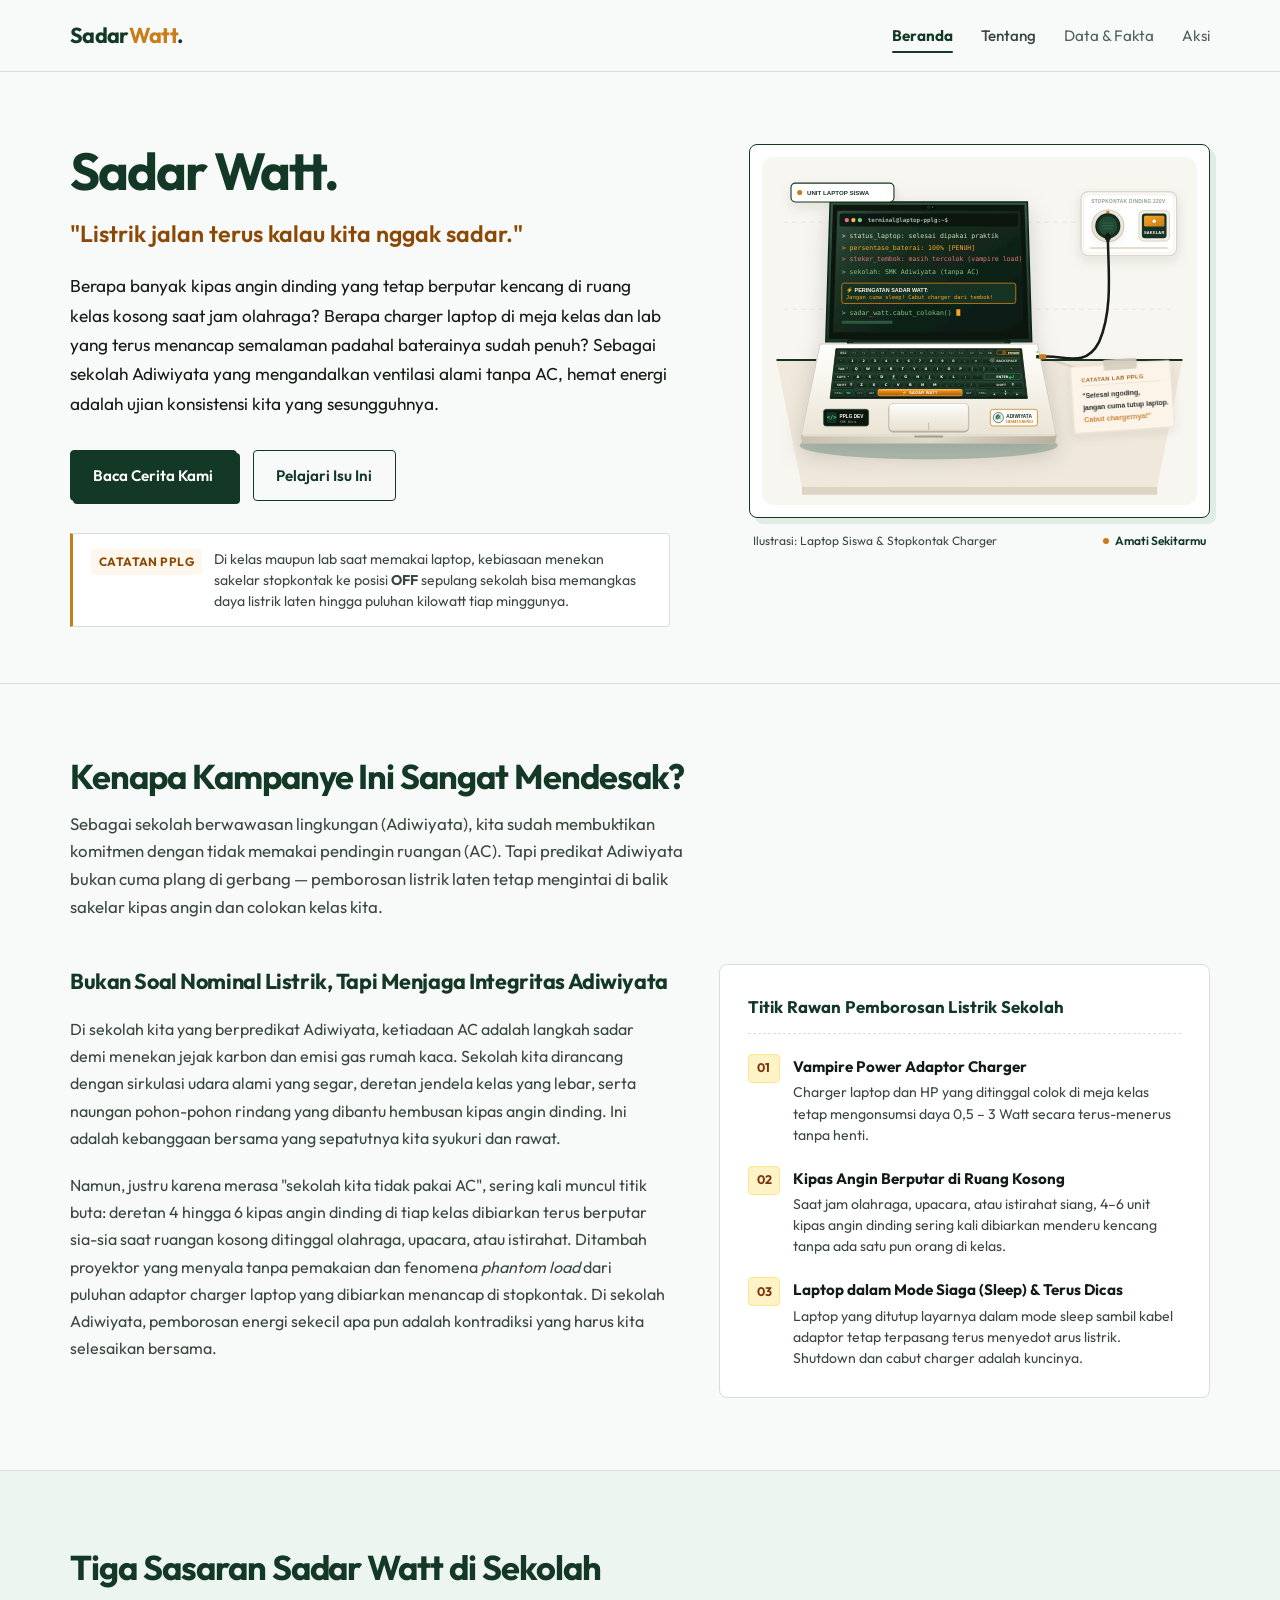
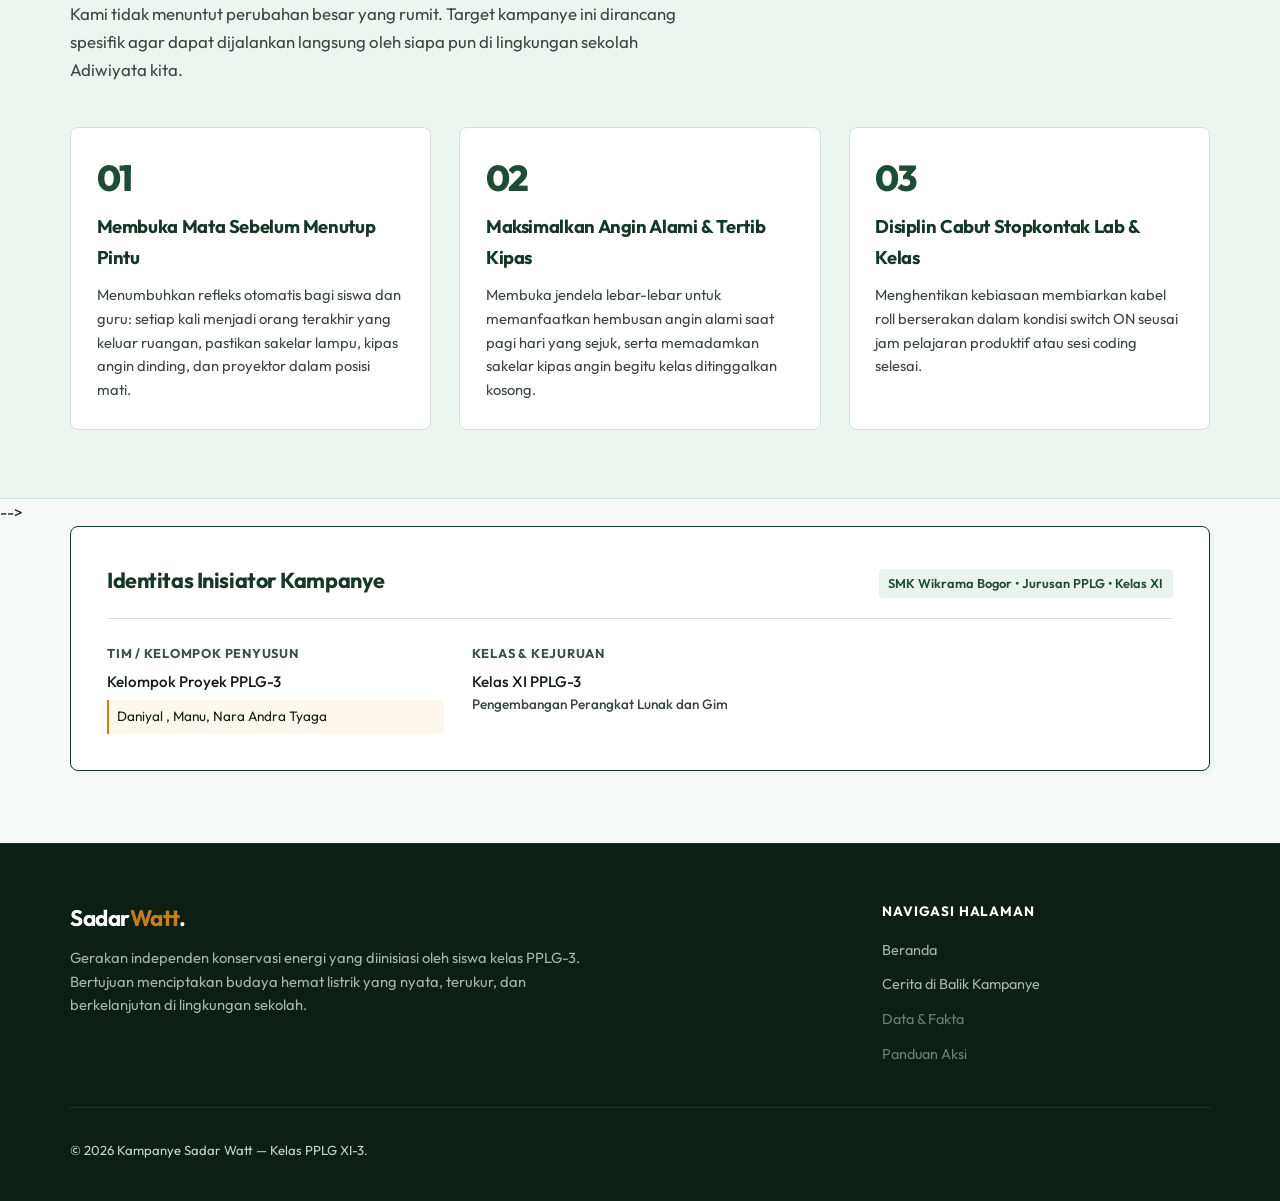
==== commit 2df6464c: "update team member name" ====
--- a/index.html
+++ b/index.html
@@ -286,7 +286,7 @@
                 <h4>Tim / Kelompok Penyusun</h4>
                 <p>Kelompok Proyek PPLG-3</p>
                 <span class="placeholder-highlight">
-                  Ikeh, Manu, Nara Andra Tyaga
+                  Daniyal , Manu, Nara Andra Tyaga
                 </span>
               </div>
 
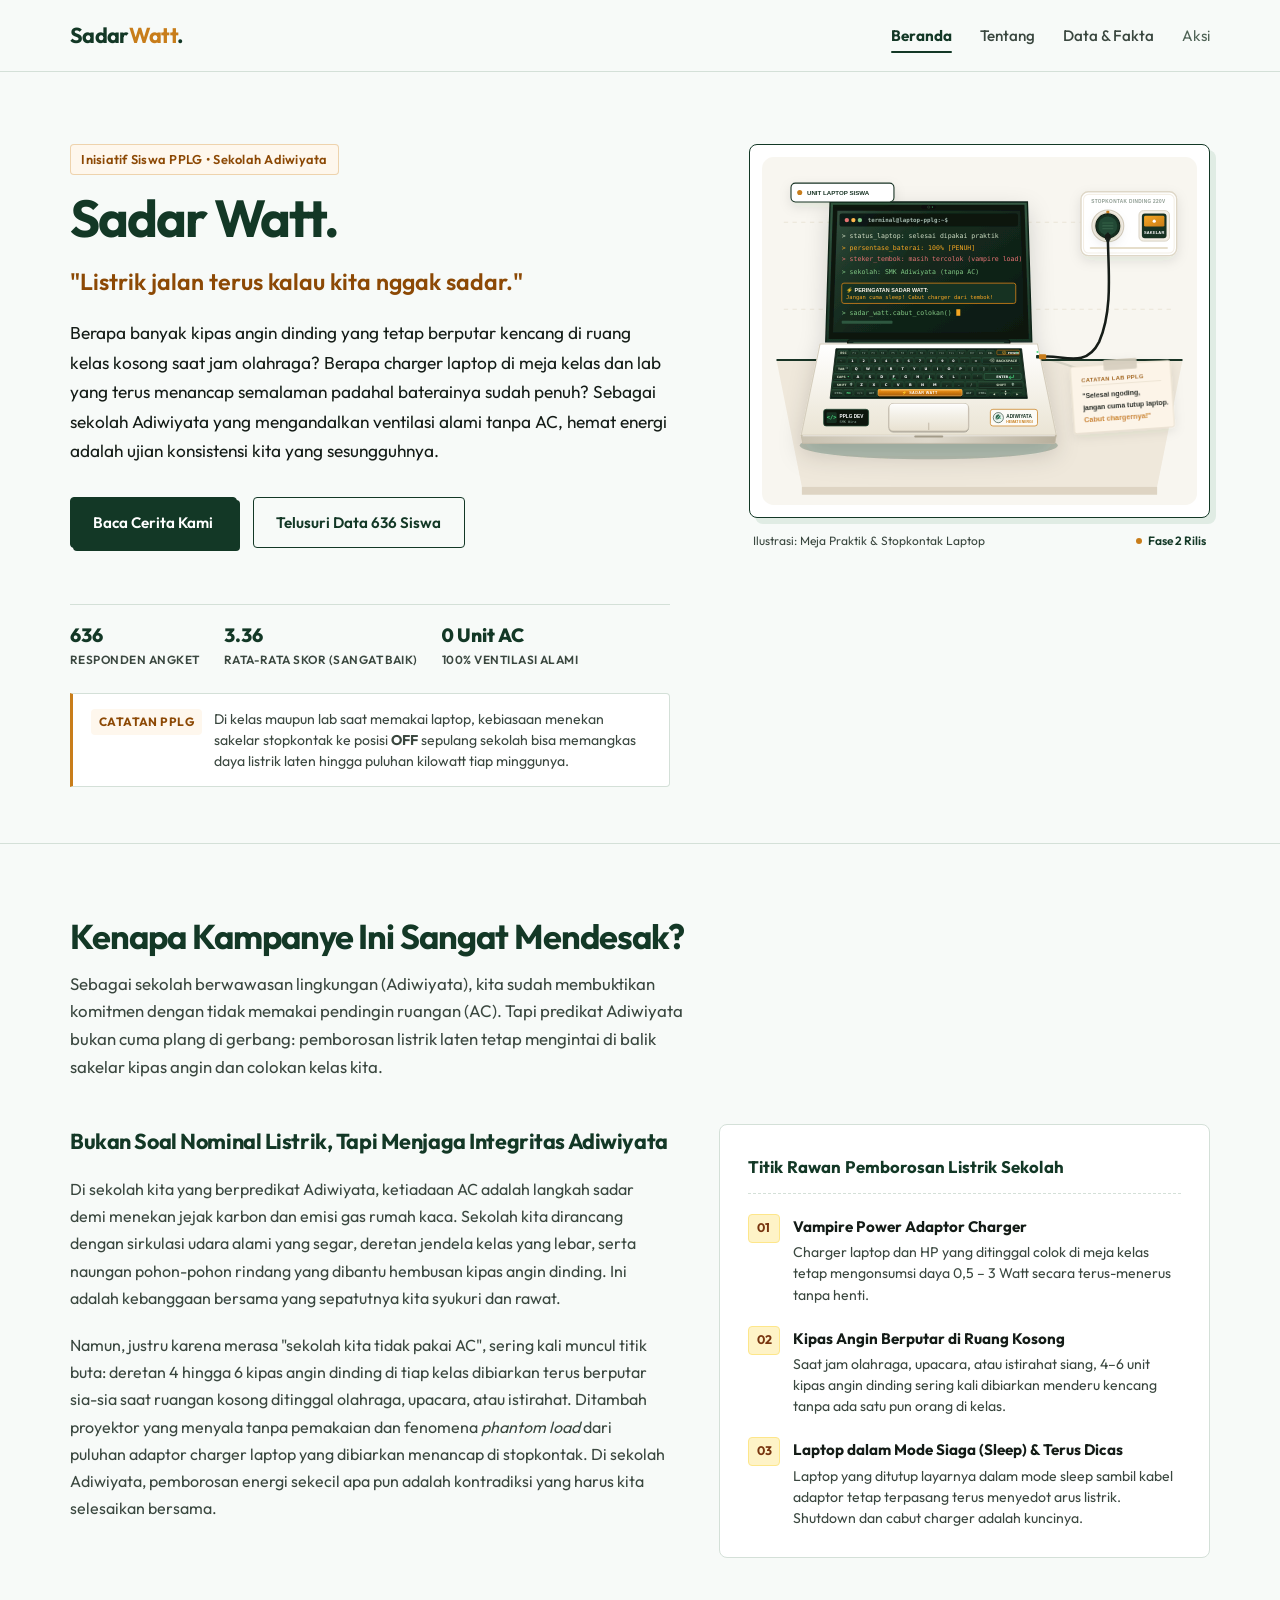
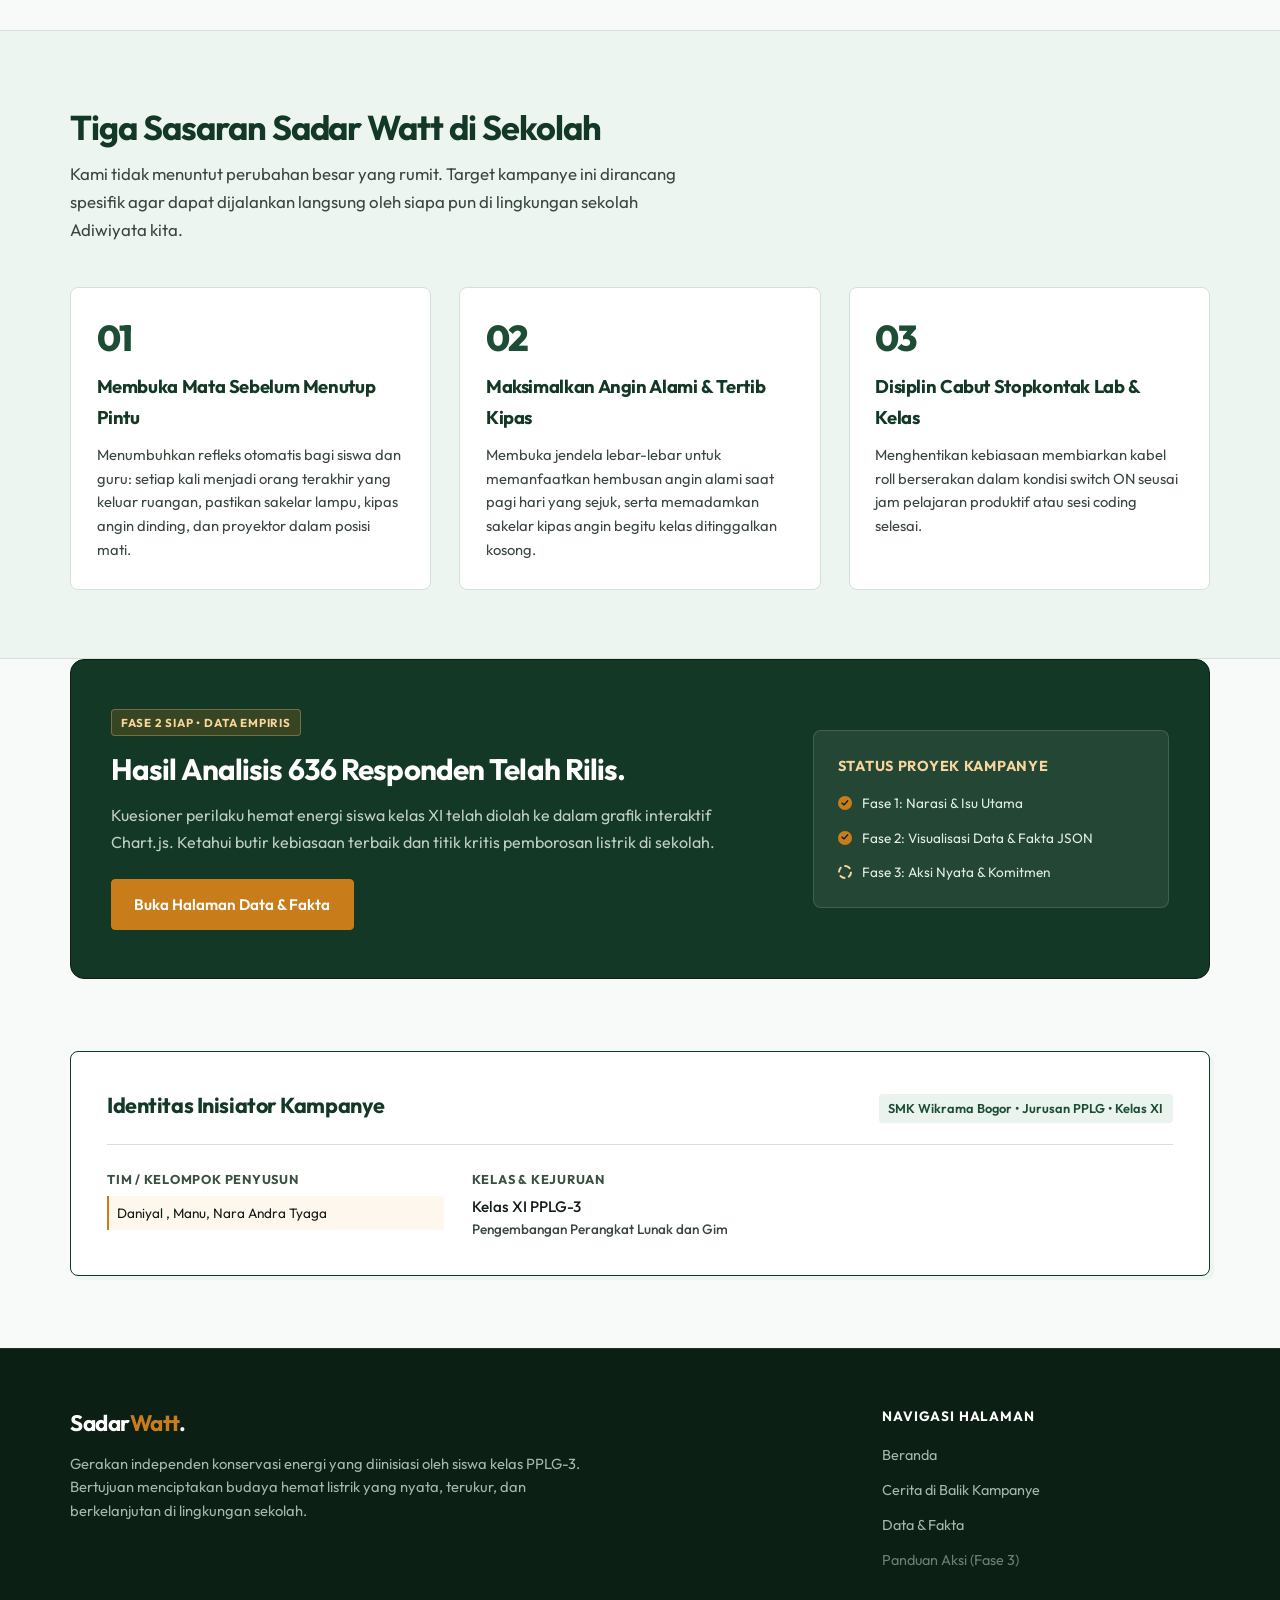
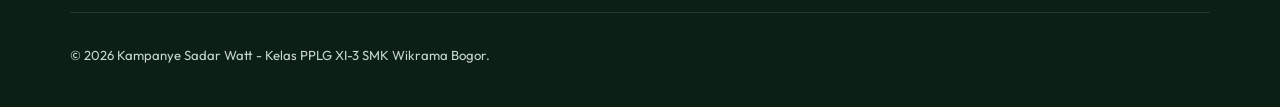
==== commit 79d3dea8: "PHASE 2" ====
--- a/index.html
+++ b/index.html
@@ -5,9 +5,9 @@
     <meta name="viewport" content="width=device-width, initial-scale=1.0" />
     <meta
       name="description"
-      content="Sadar Watt — Inisiatif kampanye persuasif konservasi dan hemat energi di lingkungan sekolah. Proyek ESD siswa kelas PPLG-3 berkolaborasi dengan mata pelajaran Bahasa Indonesia."
+      content="Sadar Watt : Inisiatif kampanye persuasif konservasi dan hemat energi di lingkungan sekolah. Proyek ESD siswa kelas PPLG-3 berkolaborasi dengan mata pelajaran Bahasa Indonesia."
     />
-    <title>Sadar Watt — Kampanye Konservasi & Hemat Energi Sekolah</title>
+    <title>Sadar Watt : Kampanye Konservasi & Hemat Energi Sekolah</title>
 
     <!-- Google Fonts: Outfit (Unified Headings & Body) -->
     <link rel="preconnect" href="https://fonts.googleapis.com" />
@@ -50,20 +50,14 @@
           <ul class="nav-list">
             <li><a href="index.html" class="nav-link active">Beranda</a></li>
             <li><a href="tentang.html" class="nav-link">Tentang</a></li>
-            <li>
-              <span
-                class="nav-link-disabled"
-                title="Data hasil observasi sekolah sedang dikumpulkan (Fase 2)"
-              >
-                Data & Fakta
-              </span>
-            </li>
+            <li><a href="data.html" class="nav-link">Data & Fakta</a></li>
             <li>
               <span
                 class="nav-link-disabled"
                 title="Panduan aksi nyata dan komitmen hemat energi (Fase 3)"
               >
                 Aksi
+               
               </span>
             </li>
           </ul>
@@ -77,6 +71,7 @@
         <div class="container hero-grid">
           <!-- Left: Text Editorial -->
           <div class="hero-content">
+            <div class="tag-label">Inisiatif Siswa PPLG • Sekolah Adiwiyata</div>
             <h1 class="hero-title">Sadar Watt.</h1>
             <p class="hero-tagline">
               "Listrik jalan terus kalau kita nggak sadar."
@@ -94,13 +89,28 @@
               <a href="tentang.html" class="btn btn-primary"
                 >Baca Cerita Kami</a
               >
-              <a href="#latar-belakang" class="btn btn-secondary"
-                >Pelajari Isu Ini</a
+              <a href="data.html" class="btn btn-secondary"
+                >Telusuri Data 636 Siswa</a
               >
             </div>
 
+            <div class="hero-stat-chips">
+              <div class="hero-chip-item">
+                <span class="hero-chip-num">636</span>
+                <span class="hero-chip-label">Responden Angket</span>
+              </div>
+              <div class="hero-chip-item">
+                <span class="hero-chip-num">3.36</span>
+                <span class="hero-chip-label">Rata-rata Skor (Sangat Baik)</span>
+              </div>
+              <div class="hero-chip-item">
+                <span class="hero-chip-num">0 Unit AC</span>
+                <span class="hero-chip-label">100% Ventilasi Alami</span>
+              </div>
+            </div>
+
             <!-- Real Observation Lab Note -->
-            <div class="hero-lab-note">
+            <div class="hero-lab-note" style="margin-top: 1.5rem;">
               <span class="note-badge">CATATAN PPLG</span>
               <p>
                 Di kelas maupun lab saat memakai laptop, kebiasaan menekan
@@ -122,8 +132,8 @@
               />
             </div>
             <div class="visual-caption">
-              <span>Ilustrasi: Laptop Siswa & Stopkontak Charger</span>
-              <span class="status-live">Amati Sekitarmu</span>
+              <span>Ilustrasi: Meja Praktik & Stopkontak Laptop</span>
+              <span class="status-live">Fase 2 Rilis</span>
             </div>
           </div>
         </div>
@@ -137,7 +147,7 @@
             <p class="section-subtitle">
               Sebagai sekolah berwawasan lingkungan (Adiwiyata), kita sudah
               membuktikan komitmen dengan tidak memakai pendingin ruangan (AC).
-              Tapi predikat Adiwiyata bukan cuma plang di gerbang — pemborosan
+              Tapi predikat Adiwiyata bukan cuma plang di gerbang: pemborosan
               listrik laten tetap mengintai di balik sakelar kipas angin dan
               colokan kelas kita.
             </p>
@@ -265,8 +275,42 @@
         </div>
       </section>
 
-      <!-- ================= 5. TEASER DATA & FAKTA (PENGANTAR FASE 2) ================= -->
-      -->
+      <!-- ================= 5. TEASER DATA & FAKTA (FASE 2) ================= -->
+      <section class="section" style="padding-top: 0">
+        <div class="container">
+          <div class="teaser-board">
+            <div class="teaser-content">
+              <span class="teaser-tag">Fase 2 Siap • Data Empiris</span>
+              <h3>Hasil Analisis 636 Responden Telah Rilis.</h3>
+              <p>
+                Kuesioner perilaku hemat energi siswa kelas XI telah diolah ke dalam grafik interaktif Chart.js.
+                Ketahui butir kebiasaan terbaik dan titik kritis pemborosan listrik di sekolah.
+              </p>
+              <div style="margin-top: 1.5rem;">
+                <a href="data.html" class="btn btn-primary" style="background-color: var(--color-amber); border-color: var(--color-amber)">Buka Halaman Data & Fakta</a>
+              </div>
+            </div>
+
+            <div class="teaser-status-card">
+              <h4>Status Proyek Kampanye</h4>
+              <ul class="status-step-list">
+                <li class="status-step">
+                  <span class="bullet-done">✓</span>
+                  <span>Fase 1: Narasi & Isu Utama</span>
+                </li>
+                <li class="status-step">
+                  <span class="bullet-done">✓</span>
+                  <span>Fase 2: Visualisasi Data & Fakta JSON</span>
+                </li>
+                <li class="status-step">
+                  <span class="bullet-progress"></span>
+                  <span>Fase 3: Aksi Nyata & Komitmen</span>
+                </li>
+              </ul>
+            </div>
+          </div>
+        </div>
+      </section>
 
       <!-- ================= 6. IDENTITAS PEMBUAT ================= -->
       <section class="section" style="padding-top: 0">
@@ -284,7 +328,7 @@
             <div class="identity-grid">
               <div class="identity-col">
                 <h4>Tim / Kelompok Penyusun</h4>
-                <p>Kelompok Proyek PPLG-3</p>
+               
                 <span class="placeholder-highlight">
                   Daniyal , Manu, Nara Andra Tyaga
                 </span>
@@ -321,14 +365,10 @@
             <ul>
               <li><a href="index.html">Beranda</a></li>
               <li><a href="tentang.html">Cerita di Balik Kampanye</a></li>
+              <li><a href="data.html">Data & Fakta</a></li>
               <li>
                 <span style="color: #6b7f74; font-size: 0.9rem"
-                  >Data & Fakta
-                </span>
-              </li>
-              <li>
-                <span style="color: #6b7f74; font-size: 0.9rem"
-                  >Panduan Aksi
+                  >Panduan Aksi (Fase 3)
                 </span>
               </li>
             </ul>
@@ -336,7 +376,7 @@
         </div>
 
         <div class="footer-bottom">
-          <p>© 2026 Kampanye Sadar Watt — Kelas PPLG XI-3.</p>
+          <p>© 2026 Kampanye Sadar Watt - Kelas PPLG XI-3 SMK Wikrama Bogor.</p>
         </div>
       </div>
     </footer>
--- a/css/style.css
+++ b/css/style.css
@@ -1,42 +1,35 @@
-/* ===================================================================
-   SADAR WATT — Kampanye Konservasi & Hemat Energi
-   Proyek ESD • Kelas PPLG-3 • Mapel Bahasa Indonesia
-   =================================================================== */
-
-/* --- 1. DESIGN TOKENS & SYSTEM VARIABLES --- */
+/* Sadar Watt: Konservasi & Hemat Energi Sekolah */
+
+/* Design tokens and 60-30-10 color system */
 :root {
-  /* Fresh Eco-Slate & Forest Tones */
-  --color-forest: #133826;
-  --color-forest-dark: #0c1f15;
-  --color-forest-mid: #1d4d35;
-  --color-forest-soft: #eaf3ee;
-  
-  /* Modern Eco-Neutral & Sage Canvas */
-  --color-bg: #f7faf8;
-  --color-surface: #ffffff;
-  --color-surface-soft: #edf5f0;
-  --color-surface-tint: #e0ece4;
-  
-  /* Amber / Mustard Energy Accent */
-  --color-amber: #c87d1a;
-  --color-amber-dark: #8c4905;
-  --color-amber-soft: #fef7ed;
+  /* 60% Dominant (Canvas & Base Surface) */
+  --color-bg: #f7faf8;           /* Eco-neutral canvas background */
+  --color-surface: #ffffff;      /* Clean surface for readable content */
+  --color-surface-soft: #edf5f0; /* Gentle contrast tint for section rhythm */
+  --color-surface-tint: #e0ece4; /* Subtle tactile card ground */
+
+  /* 30% Secondary (Structure & Editorial Hierarchy) */
+  --color-forest: #133826;       /* Deep pine green for headings, brand, and borders */
+  --color-forest-dark: #0c1f15;  /* High-contrast ink anchor */
+  --color-forest-mid: #1d4d35;   /* Secondary brand green */
+  --color-forest-soft: #eaf3ee;  /* Subtle forest tint for informative tags */
+  --color-ink: #141c17;          /* High contrast primary text (WCAG AAA) */
+  --color-ink-muted: #3a473f;    /* Readable secondary body text */
+  --color-ink-light: #4f6356;    /* Subtle metadata text */
+  --color-border: #d4e0d8;       /* Grounded structural border lines */
+  --color-border-dark: #133826;  /* High-emphasis tactile border */
+
+  /* 10% Accent (Targeted Focus & Energy) */
+  --color-amber: #c87d1a;        /* Warm mustard energy accent for primary CTAs & alerts */
+  --color-amber-dark: #8c4905;   /* Deep amber for accessible text contrast on light badge */
+  --color-amber-soft: #fef7ed;   /* Warm tint for warning highlights */
   --color-amber-glow: rgba(200, 125, 26, 0.16);
 
-  /* Typography Ink Shades (High Contrast) */
-  --color-ink: #141c17;
-  --color-ink-muted: #3a473f;
-  --color-ink-light: #4f6356;
-
-  /* Organic Structure & Borders */
-  --color-border: #d4e0d8;
-  --color-border-dark: #133826;
-  
-  /* Typography: Outfit (Unified Geometric Display & Legible Modern Body) */
+  /* Typography: Outfit */
   --font-display: 'Outfit', system-ui, -apple-system, BlinkMacSystemFont, 'Segoe UI', Roboto, sans-serif;
   --font-body: 'Outfit', system-ui, -apple-system, BlinkMacSystemFont, 'Segoe UI', Roboto, sans-serif;
 
-  /* Layout & Elevations */
+  /* Layout and Elevations */
   --max-width: 1140px;
   --radius-sm: 4px;
   --radius-md: 8px;
@@ -46,11 +39,22 @@
   --transition-fast: 0.2s cubic-bezier(0.16, 1, 0.3, 1);
 }
 
-/* --- 2. CSS RESET & GLOBAL SETUP --- */
+/* Global reset and base setup */
 *, *::before, *::after {
   box-sizing: border-box;
   margin: 0;
   padding: 0;
+}
+
+/* Keyboard accessibility focus ring */
+a:focus-visible,
+button:focus-visible,
+input:focus-visible,
+select:focus-visible,
+[tabindex]:focus-visible {
+  outline: 2px solid var(--color-forest);
+  outline-offset: 3px;
+  border-radius: var(--radius-sm);
 }
 
 html {
@@ -100,7 +104,7 @@
   margin-right: auto;
 }
 
-/* --- 3. HEADER & NAVIGATION --- */
+/* Header and navigation */
 .site-header {
   position: sticky;
   top: 0;
@@ -248,7 +252,7 @@
   transform: translateY(-6px) rotate(-45deg);
 }
 
-/* --- 4. BUTTONS & TAGS --- */
+/* Buttons and badges */
 .btn {
   display: inline-flex;
   align-items: center;
@@ -308,7 +312,7 @@
   margin-bottom: 1rem;
 }
 
-/* --- 5. HERO SECTION (ASYMMETRIC) --- */
+/* Hero section */
 .hero-section {
   padding: 4.5rem 0 3.5rem;
   position: relative;
@@ -397,6 +401,40 @@
   margin-bottom: 0;
 }
 
+/* Quick Hero Stat Chips */
+.hero-stat-chips {
+  display: flex;
+  gap: 1.5rem;
+  margin-top: 1.5rem;
+  flex-wrap: wrap;
+  padding-top: 1.25rem;
+  border-top: 1px solid var(--color-border);
+  width: 100%;
+}
+
+.hero-chip-item {
+  display: flex;
+  flex-direction: column;
+}
+
+.hero-chip-num {
+  font-family: var(--font-display);
+  font-size: 1.2rem;
+  font-weight: 800;
+  color: var(--color-forest);
+  line-height: 1.1;
+  font-variant-numeric: tabular-nums;
+}
+
+.hero-chip-label {
+  font-size: 0.74rem;
+  color: var(--color-ink-muted);
+  text-transform: uppercase;
+  letter-spacing: 0.04em;
+  font-weight: 600;
+  margin-top: 0.2rem;
+}
+
 /* Hero Visual Box */
 .hero-visual {
   position: relative;
@@ -438,7 +476,7 @@
   border-radius: 50%;
 }
 
-/* --- 6. SECTION RHYTHM & ASYMMETRY --- */
+/* Section rhythm and structure */
 .section {
   padding: 4.5rem 0;
   position: relative;
@@ -470,7 +508,7 @@
   max-width: 640px;
 }
 
-/* --- 7. LATAR BELAKANG & FAKTA UMUM (SPLIT EDITORIAL) --- */
+/* Background and context */
 .context-grid {
   display: grid;
   grid-template-columns: 1.1fr 0.9fr;
@@ -551,7 +589,7 @@
   margin-bottom: 0;
 }
 
-/* --- 8. TUJUAN KAMPANYE (MANIFEST LIST) --- */
+/* Campaign objectives */
 .goals-container {
   display: grid;
   grid-template-columns: repeat(3, 1fr);
@@ -598,7 +636,7 @@
   margin-bottom: 0;
 }
 
-/* --- 9. TEASER DATA & FAKTA (FASE 2) --- */
+/* Data teaser card */
 .teaser-board {
   background-color: var(--color-forest);
   color: #ffffff;
@@ -610,18 +648,7 @@
   align-items: center;
   position: relative;
   overflow: hidden;
-}
-
-.teaser-board::before {
-  content: '';
-  position: absolute;
-  top: -50px;
-  right: -50px;
-  width: 200px;
-  height: 200px;
-  background: radial-gradient(circle, rgba(200, 125, 26, 0.25) 0%, transparent 70%);
-  border-radius: 50%;
-  pointer-events: none;
+  border: 1px solid var(--color-forest-dark);
 }
 
 .teaser-tag {
@@ -718,7 +745,7 @@
   flex-shrink: 0;
 }
 
-/* --- 10. IDENTITAS PEMBUAT (STUDENT SIGNATURE) --- */
+/* Author identity */
 .identity-box {
   background-color: var(--color-surface);
   border: 1.5px solid var(--color-forest);
@@ -791,7 +818,7 @@
   display: block;
 }
 
-/* --- 11. HALAMAN TENTANG (NARRATIVE EDITORIAL) --- */
+/* Narrative editorial layout */
 .about-hero {
   padding: 4.5rem 0 2.5rem;
   border-bottom: 1px solid var(--color-border);
@@ -884,6 +911,24 @@
   border: 1px solid var(--color-border);
   border-radius: var(--radius-md);
   padding: 1.75rem;
+  box-shadow: 2px 2px 0 var(--color-surface-tint);
+  display: flex;
+  flex-direction: column;
+}
+
+.pillar-badge {
+  font-family: var(--font-display);
+  font-size: 0.72rem;
+  font-weight: 700;
+  letter-spacing: 0.05em;
+  text-transform: uppercase;
+  color: var(--color-forest-mid);
+  background-color: var(--color-forest-soft);
+  padding: 0.15rem 0.5rem;
+  border-radius: var(--radius-sm);
+  display: inline-block;
+  margin-bottom: 0.65rem;
+  width: fit-content;
 }
 
 .pillar-card h3 {
@@ -900,7 +945,110 @@
   margin-bottom: 0;
 }
 
-/* --- 12. FOOTER --- */
+/* Project Roadmap Timeline */
+.roadmap-section {
+  margin-top: 3.5rem;
+  padding-top: 2.5rem;
+  border-top: 1px solid var(--color-border);
+}
+
+.roadmap-header {
+  margin-bottom: 1.75rem;
+}
+
+.roadmap-header h3 {
+  font-family: var(--font-display);
+  font-size: 1.35rem;
+  color: var(--color-forest);
+  margin-bottom: 0.35rem;
+}
+
+.roadmap-header p {
+  font-size: 0.92rem;
+  color: var(--color-ink-muted);
+  margin-bottom: 0;
+}
+
+.roadmap-grid {
+  display: grid;
+  grid-template-columns: repeat(3, 1fr);
+  gap: 1.5rem;
+}
+
+.roadmap-card {
+  background-color: var(--color-surface);
+  border: 1px solid var(--color-border);
+  border-radius: var(--radius-md);
+  padding: 1.5rem;
+  display: flex;
+  flex-direction: column;
+  position: relative;
+  transition: transform var(--transition-fast), border-color var(--transition-fast);
+}
+
+.roadmap-card:hover {
+  transform: translateY(-2px);
+  border-color: var(--color-forest);
+}
+
+.roadmap-card.done {
+  border-top: 3.5px solid var(--color-forest);
+}
+
+.roadmap-card.active {
+  border-top: 3.5px solid var(--color-amber);
+  box-shadow: 2px 2px 0 var(--color-surface-tint);
+}
+
+.roadmap-card.pending {
+  border-top: 3.5px dashed var(--color-border);
+  opacity: 0.85;
+}
+
+.roadmap-badge {
+  font-family: var(--font-display);
+  font-size: 0.72rem;
+  font-weight: 700;
+  text-transform: uppercase;
+  letter-spacing: 0.05em;
+  padding: 0.2rem 0.55rem;
+  border-radius: var(--radius-sm);
+  display: inline-block;
+  margin-bottom: 0.75rem;
+  width: fit-content;
+}
+
+.roadmap-card.done .roadmap-badge {
+  background-color: var(--color-forest-soft);
+  color: var(--color-forest);
+}
+
+.roadmap-card.active .roadmap-badge {
+  background-color: var(--color-amber-soft);
+  color: var(--color-amber-dark);
+}
+
+.roadmap-card.pending .roadmap-badge {
+  background-color: var(--color-surface-tint);
+  color: var(--color-ink-light);
+}
+
+.roadmap-card h4 {
+  font-family: var(--font-display);
+  font-size: 1.05rem;
+  color: var(--color-forest);
+  margin-bottom: 0.45rem;
+  line-height: 1.35;
+}
+
+.roadmap-card p {
+  font-size: 0.86rem;
+  color: var(--color-ink-muted);
+  line-height: 1.55;
+  margin-bottom: 0;
+}
+
+/* Footer */
 .site-footer {
   background-color: var(--color-forest-dark);
   color: #c9d7ce;
@@ -981,7 +1129,677 @@
   max-width: 56ch;
 }
 
-/* --- 13. RESPONSIVE BREAKPOINTS --- */
+/* Data and facts page */
+.data-hero {
+  padding: 4.5rem 0 2.5rem;
+  border-bottom: 1px solid var(--color-border);
+}
+
+.data-hero-inner {
+  max-width: 780px;
+}
+
+.data-meta-bar {
+  background-color: var(--color-surface);
+  border: 1px solid var(--color-border);
+  border-radius: var(--radius-md);
+  padding: 1rem 1.25rem;
+  display: flex;
+  flex-wrap: wrap;
+  gap: 1.5rem;
+  margin-top: 1.75rem;
+  box-shadow: 2px 2px 0px var(--color-surface-tint);
+}
+
+.meta-item {
+  display: flex;
+  flex-direction: column;
+  gap: 0.2rem;
+}
+
+.meta-label {
+  font-size: 0.72rem;
+  text-transform: uppercase;
+  letter-spacing: 0.05em;
+  font-weight: 700;
+  color: var(--color-ink-light);
+}
+
+.meta-value {
+  font-size: 0.88rem;
+  font-weight: 600;
+  color: var(--color-forest);
+}
+
+/* KPI Stat Cards */
+.section-kpi {
+  padding: 2.25rem 0;
+  background-color: var(--color-surface-soft);
+  border-bottom: 1px solid var(--color-border);
+}
+
+.kpi-grid {
+  display: grid;
+  grid-template-columns: repeat(4, 1fr);
+  gap: 1.25rem;
+}
+
+.kpi-card {
+  background-color: var(--color-surface);
+  border: 1px solid var(--color-border);
+  border-radius: var(--radius-md);
+  padding: 1.4rem 1.25rem;
+  box-shadow: 2px 2px 0px var(--color-surface-tint);
+  display: flex;
+  flex-direction: column;
+  transition: transform var(--transition-fast), border-color var(--transition-fast);
+}
+
+.kpi-card:hover {
+  transform: translateY(-2px);
+  border-color: var(--color-forest-mid);
+}
+
+.kpi-card.highlight {
+  border: 1.5px solid var(--color-forest);
+  background-color: #ffffff;
+  box-shadow: var(--shadow-tactile);
+}
+
+.kpi-card-header {
+  display: flex;
+  justify-content: space-between;
+  align-items: center;
+  margin-bottom: 0.6rem;
+}
+
+.kpi-label {
+  font-size: 0.74rem;
+  text-transform: uppercase;
+  letter-spacing: 0.05em;
+  font-weight: 700;
+  color: var(--color-ink-light);
+  display: block;
+}
+
+.kpi-chip {
+  font-family: var(--font-display);
+  font-size: 0.7rem;
+  font-weight: 700;
+  letter-spacing: 0.02em;
+  padding: 0.15rem 0.5rem;
+  border-radius: var(--radius-sm);
+  background-color: var(--color-forest-soft);
+  color: var(--color-forest);
+}
+
+.kpi-chip.chip-amber {
+  background-color: var(--color-amber-soft);
+  color: var(--color-amber-dark);
+}
+
+.kpi-number {
+  font-family: var(--font-display);
+  font-size: 1.85rem;
+  font-weight: 800;
+  color: var(--color-forest);
+  line-height: 1.15;
+  margin-bottom: 0.35rem;
+  font-variant-numeric: tabular-nums;
+}
+
+.kpi-card.highlight .kpi-number {
+  color: var(--color-amber-dark);
+}
+
+.kpi-caption {
+  font-size: 0.82rem;
+  color: var(--color-ink-muted);
+  margin-bottom: 0;
+  line-height: 1.45;
+  margin-top: auto;
+}
+
+/* In-page Dashboard Navigation */
+.data-quicknav {
+  background-color: var(--color-surface);
+  border-bottom: 1px solid var(--color-border);
+  position: sticky;
+  top: 65px;
+  z-index: 90;
+  padding: 0.6rem 0;
+  box-shadow: 0 2px 8px rgba(19, 56, 38, 0.03);
+}
+
+.quicknav-list {
+  display: flex;
+  gap: 0.5rem;
+  overflow-x: auto;
+  white-space: nowrap;
+  list-style: none;
+  padding: 2px 0;
+  -webkit-overflow-scrolling: touch;
+}
+
+.quicknav-link {
+  font-family: var(--font-display);
+  font-size: 0.8rem;
+  font-weight: 600;
+  color: var(--color-ink-muted);
+  padding: 0.35rem 0.75rem;
+  border-radius: var(--radius-sm);
+  border: 1px solid transparent;
+  transition: all var(--transition-fast);
+  display: inline-flex;
+  align-items: center;
+  gap: 0.35rem;
+}
+
+.quicknav-link:hover {
+  color: var(--color-forest);
+  background-color: var(--color-forest-soft);
+  border-color: var(--color-border);
+}
+
+.quicknav-link.active {
+  color: #ffffff;
+  background-color: var(--color-forest);
+  border-color: var(--color-forest);
+}
+
+/* UI States (Loading & Error) */
+.data-state-box {
+  padding: 3rem 2rem;
+  border-radius: var(--radius-md);
+  text-align: center;
+  margin: 2rem 0;
+}
+
+.loading-box {
+  background-color: var(--color-surface);
+  border: 1px solid var(--color-border);
+  color: var(--color-forest);
+}
+
+.loading-box p {
+  font-size: 0.95rem;
+  color: var(--color-forest);
+  font-weight: 500;
+}
+
+.spinner {
+  width: 40px;
+  height: 40px;
+  border: 3.5px solid var(--color-surface-soft);
+  border-top-color: var(--color-forest);
+  border-radius: 50%;
+  animation: spin 0.8s linear infinite;
+  margin: 0 auto 1rem;
+}
+
+@keyframes spin {
+  to {
+    transform: rotate(360deg);
+  }
+}
+
+.error-box {
+  background-color: #fef2f2;
+  border: 1px solid #f87171;
+  color: #991b1b;
+}
+
+.error-box h3 {
+  font-family: var(--font-display);
+  font-size: 1.25rem;
+  margin-bottom: 0.5rem;
+}
+
+.error-box p {
+  color: #b91c1c;
+  font-size: 0.92rem;
+  margin-bottom: 0.5rem;
+}
+
+/* Charts Grid & Layout */
+.data-charts-section {
+  padding: 3.5rem 0;
+}
+
+.charts-dual-grid {
+  display: grid;
+  grid-template-columns: 1fr 1fr;
+  gap: 1.75rem;
+  margin-bottom: 2rem;
+}
+
+.chart-card {
+  background-color: var(--color-surface);
+  border: 1px solid var(--color-border);
+  border-radius: var(--radius-md);
+  padding: 1.75rem;
+  box-shadow: var(--shadow-tactile);
+  margin-bottom: 2rem;
+  display: flex;
+  flex-direction: column;
+}
+
+.chart-card.full-width {
+  width: 100%;
+}
+
+.chart-card-header {
+  display: flex;
+  justify-content: space-between;
+  align-items: flex-start;
+  gap: 0.85rem;
+  margin-bottom: 1.25rem;
+  flex-wrap: wrap;
+}
+
+.chart-title-group {
+  display: flex;
+  align-items: flex-start;
+  gap: 0.85rem;
+}
+
+.chart-controls {
+  display: flex;
+  gap: 0.4rem;
+  align-items: center;
+}
+
+.btn-chart-toggle {
+  font-family: var(--font-display);
+  font-size: 0.76rem;
+  font-weight: 600;
+  padding: 0.3rem 0.65rem;
+  border: 1px solid var(--color-border);
+  background-color: var(--color-surface);
+  color: var(--color-ink-muted);
+  border-radius: var(--radius-sm);
+  cursor: pointer;
+  transition: all var(--transition-fast);
+}
+
+.btn-chart-toggle:hover {
+  background-color: var(--color-forest-soft);
+  color: var(--color-forest);
+}
+
+.btn-chart-toggle.active {
+  background-color: var(--color-forest);
+  color: #ffffff;
+  border-color: var(--color-forest);
+}
+
+.chart-badge {
+  font-family: var(--font-display);
+  font-size: 0.72rem;
+  font-weight: 700;
+  text-transform: uppercase;
+  letter-spacing: 0.05em;
+  background-color: var(--color-forest-soft);
+  color: var(--color-forest);
+  padding: 0.25rem 0.6rem;
+  border-radius: var(--radius-sm);
+  flex-shrink: 0;
+}
+
+.chart-badge.warning {
+  background-color: var(--color-amber-soft);
+  color: var(--color-amber-dark);
+}
+
+.chart-card-header h3 {
+  font-family: var(--font-display);
+  font-size: 1.25rem;
+  font-weight: 700;
+  color: var(--color-forest);
+  line-height: 1.3;
+  margin-bottom: 0.2rem;
+}
+
+.chart-subtitle {
+  font-size: 0.85rem;
+  color: var(--color-ink-muted);
+  margin-bottom: 0;
+}
+
+.chart-canvas-wrapper {
+  position: relative;
+  width: 100%;
+  margin: 0.5rem 0 1.25rem;
+}
+
+.chart-explanation {
+  background-color: var(--color-surface-soft);
+  border-left: 3px solid var(--color-forest);
+  padding: 0.85rem 1rem;
+  border-radius: 0 var(--radius-sm) var(--radius-sm) 0;
+  margin-top: auto;
+}
+
+.chart-explanation p {
+  font-size: 0.92rem;
+  color: var(--color-ink);
+  line-height: 1.55;
+  margin-bottom: 0;
+}
+
+.chart-card:nth-child(2) .chart-explanation {
+  border-left-color: var(--color-amber);
+}
+
+/* Accessibility Data Table */
+.data-table-wrapper {
+  background-color: var(--color-surface);
+  border: 1px solid var(--color-border);
+  border-radius: var(--radius-md);
+  padding: 2rem;
+  margin-top: 1rem;
+  box-shadow: 2px 2px 0px var(--color-surface-tint);
+}
+
+.data-table-header {
+  display: flex;
+  justify-content: space-between;
+  align-items: flex-start;
+  flex-wrap: wrap;
+  gap: 1rem;
+  margin-bottom: 1.5rem;
+  padding-bottom: 1rem;
+  border-bottom: 1px solid var(--color-border);
+}
+
+.data-table-header h3 {
+  font-family: var(--font-display);
+  font-size: 1.25rem;
+  color: var(--color-forest);
+  margin-bottom: 0.25rem;
+}
+
+.data-table-header p {
+  font-size: 0.88rem;
+  color: var(--color-ink-muted);
+  margin-bottom: 0;
+}
+
+.table-legend {
+  display: flex;
+  gap: 0.5rem;
+  align-items: center;
+  flex-wrap: wrap;
+}
+
+.legend-badge {
+  font-size: 0.75rem;
+  font-weight: 600;
+  padding: 0.2rem 0.55rem;
+  border-radius: var(--radius-sm);
+}
+
+.table-responsive {
+  overflow-x: auto;
+  -webkit-overflow-scrolling: touch;
+}
+
+.data-table {
+  width: 100%;
+  border-collapse: collapse;
+  text-align: left;
+  font-size: 0.9rem;
+  min-width: 640px;
+}
+
+.data-table th {
+  background-color: var(--color-surface-soft);
+  color: var(--color-forest);
+  font-family: var(--font-display);
+  font-size: 0.78rem;
+  font-weight: 700;
+  text-transform: uppercase;
+  letter-spacing: 0.04em;
+  padding: 0.8rem 0.9rem;
+  border-bottom: 2px solid var(--color-border);
+}
+
+.data-table td {
+  padding: 0.85rem 0.9rem;
+  border-bottom: 1px solid var(--color-border);
+  vertical-align: top;
+  color: var(--color-ink);
+}
+
+.data-table tr:hover {
+  background-color: #f7faf8;
+}
+
+.table-question-title {
+  font-weight: 600;
+  color: var(--color-forest);
+  margin-bottom: 0.2rem;
+}
+
+.table-question-desc {
+  font-size: 0.82rem;
+  color: var(--color-ink-muted);
+  line-height: 1.45;
+}
+
+.status-pill {
+  display: inline-block;
+  font-size: 0.75rem;
+  font-weight: 600;
+  padding: 0.2rem 0.55rem;
+  border-radius: 999px;
+  white-space: nowrap;
+}
+
+.badge-excellent {
+  background-color: var(--color-forest-soft);
+  color: var(--color-forest);
+  border: 1px solid #c2dbcd;
+}
+
+.badge-good {
+  background-color: #f3f6f4;
+  color: #2d503d;
+  border: 1px solid #d4dfd8;
+}
+
+.badge-fair {
+  background-color: var(--color-amber-soft);
+  color: var(--color-amber-dark);
+  border: 1px solid #fae1be;
+}
+
+/* Interactive Table Controls */
+.table-controls {
+  display: flex;
+  justify-content: space-between;
+  align-items: center;
+  gap: 1rem;
+  flex-wrap: wrap;
+  margin-bottom: 1.25rem;
+}
+
+.table-search-input {
+  font-family: var(--font-body);
+  font-size: 0.88rem;
+  padding: 0.55rem 0.95rem;
+  border: 1px solid var(--color-border);
+  border-radius: var(--radius-sm);
+  background-color: #ffffff;
+  color: var(--color-ink);
+  min-width: 250px;
+  flex: 1;
+  max-width: 340px;
+  transition: border-color var(--transition-fast), box-shadow var(--transition-fast);
+}
+
+.table-search-input:focus {
+  border-color: var(--color-forest);
+  outline: none;
+  box-shadow: 0 0 0 2px var(--color-forest-soft);
+}
+
+.table-filter-pills {
+  display: flex;
+  gap: 0.4rem;
+  flex-wrap: wrap;
+}
+
+.filter-pill {
+  font-family: var(--font-display);
+  font-size: 0.78rem;
+  font-weight: 600;
+  padding: 0.35rem 0.75rem;
+  border-radius: var(--radius-sm);
+  border: 1px solid var(--color-border);
+  background-color: var(--color-surface);
+  color: var(--color-ink-muted);
+  cursor: pointer;
+  transition: all var(--transition-fast);
+}
+
+.filter-pill:hover {
+  background-color: var(--color-forest-soft);
+  color: var(--color-forest);
+}
+
+.filter-pill.active {
+  background-color: var(--color-forest);
+  color: #ffffff;
+  border-color: var(--color-forest);
+}
+
+/* Comparative Evidence Insights */
+.insights-comparison-grid {
+  display: grid;
+  grid-template-columns: 1fr 1fr;
+  gap: 1.5rem;
+  margin-top: 2rem;
+  margin-bottom: 2rem;
+}
+
+.insight-box {
+  background-color: var(--color-surface);
+  border: 1px solid var(--color-border);
+  border-radius: var(--radius-md);
+  padding: 1.75rem;
+  box-shadow: 2px 2px 0 var(--color-surface-tint);
+  display: flex;
+  flex-direction: column;
+}
+
+.insight-box.strength {
+  border-top: 4px solid var(--color-forest);
+}
+
+.insight-box.challenge {
+  border-top: 4px solid var(--color-amber);
+}
+
+.insight-box-header {
+  display: flex;
+  align-items: center;
+  gap: 0.6rem;
+  margin-bottom: 0.9rem;
+}
+
+.insight-tag {
+  font-family: var(--font-display);
+  font-size: 0.72rem;
+  font-weight: 700;
+  text-transform: uppercase;
+  letter-spacing: 0.05em;
+  padding: 0.2rem 0.55rem;
+  border-radius: var(--radius-sm);
+}
+
+.insight-tag.tag-strength {
+  background-color: var(--color-forest-soft);
+  color: var(--color-forest);
+}
+
+.insight-tag.tag-challenge {
+  background-color: var(--color-amber-soft);
+  color: var(--color-amber-dark);
+}
+
+.insight-box h3 {
+  font-family: var(--font-display);
+  font-size: 1.15rem;
+  color: var(--color-forest);
+  margin-bottom: 0.65rem;
+  line-height: 1.35;
+}
+
+.insight-box ul {
+  padding-left: 1.25rem;
+  margin-bottom: 0;
+}
+
+.insight-box li {
+  font-size: 0.9rem;
+  color: var(--color-ink-muted);
+  margin-bottom: 0.6rem;
+  line-height: 1.55;
+}
+
+.insight-box li:last-child {
+  margin-bottom: 0;
+}
+
+/* Takeaway Box */
+.data-takeaway-box {
+  background-color: var(--color-forest);
+  color: #ffffff;
+  border-radius: var(--radius-lg);
+  padding: 2.5rem;
+  margin-top: 2.5rem;
+  box-shadow: var(--shadow-subtle);
+}
+
+.takeaway-tag {
+  display: inline-block;
+  font-family: var(--font-display);
+  font-size: 0.72rem;
+  font-weight: 700;
+  letter-spacing: 0.06em;
+  text-transform: uppercase;
+  color: #f7d59b;
+  background-color: rgba(200, 125, 26, 0.2);
+  border: 1px solid rgba(247, 213, 155, 0.3);
+  padding: 0.2rem 0.55rem;
+  border-radius: var(--radius-sm);
+  margin-bottom: 1rem;
+}
+
+.data-takeaway-box h3 {
+  font-family: var(--font-display);
+  font-size: 1.55rem;
+  color: #ffffff;
+  margin-bottom: 0.85rem;
+  letter-spacing: -0.02em;
+}
+
+.data-takeaway-box p {
+  color: #d2ded6;
+  font-size: 0.98rem;
+  line-height: 1.7;
+  max-width: 75ch;
+  margin-bottom: 1.5rem;
+}
+
+.takeaway-actions {
+  display: flex;
+  gap: 1rem;
+  flex-wrap: wrap;
+}
+
+/* Responsive layout */
 @media (max-width: 992px) {
   .hero-grid {
     grid-template-columns: 1fr;
@@ -1019,11 +1837,66 @@
   .pillars-grid {
     grid-template-columns: 1fr;
   }
+
+  .kpi-grid {
+    grid-template-columns: repeat(2, 1fr);
+  }
+
+  .charts-dual-grid {
+    grid-template-columns: 1fr;
+  }
+
+  .insights-comparison-grid {
+    grid-template-columns: 1fr;
+  }
 }
 
 @media (max-width: 768px) {
   .hero-title {
     font-size: 2.45rem;
+  }
+
+  .roadmap-grid {
+    grid-template-columns: 1fr;
+  }
+
+  .hero-stat-chips {
+    gap: 1.25rem;
+  }
+
+  .table-controls {
+    flex-direction: column;
+    align-items: stretch;
+  }
+
+  .table-search-input {
+    max-width: 100%;
+  }
+
+  .chart-card-header {
+    flex-direction: column;
+    align-items: flex-start;
+  }
+
+  .data-hero {
+    padding: 3.5rem 0 2rem;
+  }
+
+  .data-meta-bar {
+    flex-direction: column;
+    gap: 0.85rem;
+  }
+
+  .chart-card {
+    padding: 1.25rem;
+  }
+
+  .data-table-wrapper {
+    padding: 1.25rem;
+  }
+
+  .data-takeaway-box {
+    padding: 1.75rem 1.25rem;
   }
 
   .hero-tagline {
@@ -1092,7 +1965,19 @@
     font-size: 2.1rem;
   }
 
+  .kpi-grid {
+    grid-template-columns: 1fr;
+  }
+
+  .kpi-number {
+    font-size: 1.65rem;
+  }
+
   .btn {
+    width: 100%;
+  }
+
+  .takeaway-actions .btn {
     width: 100%;
   }
 
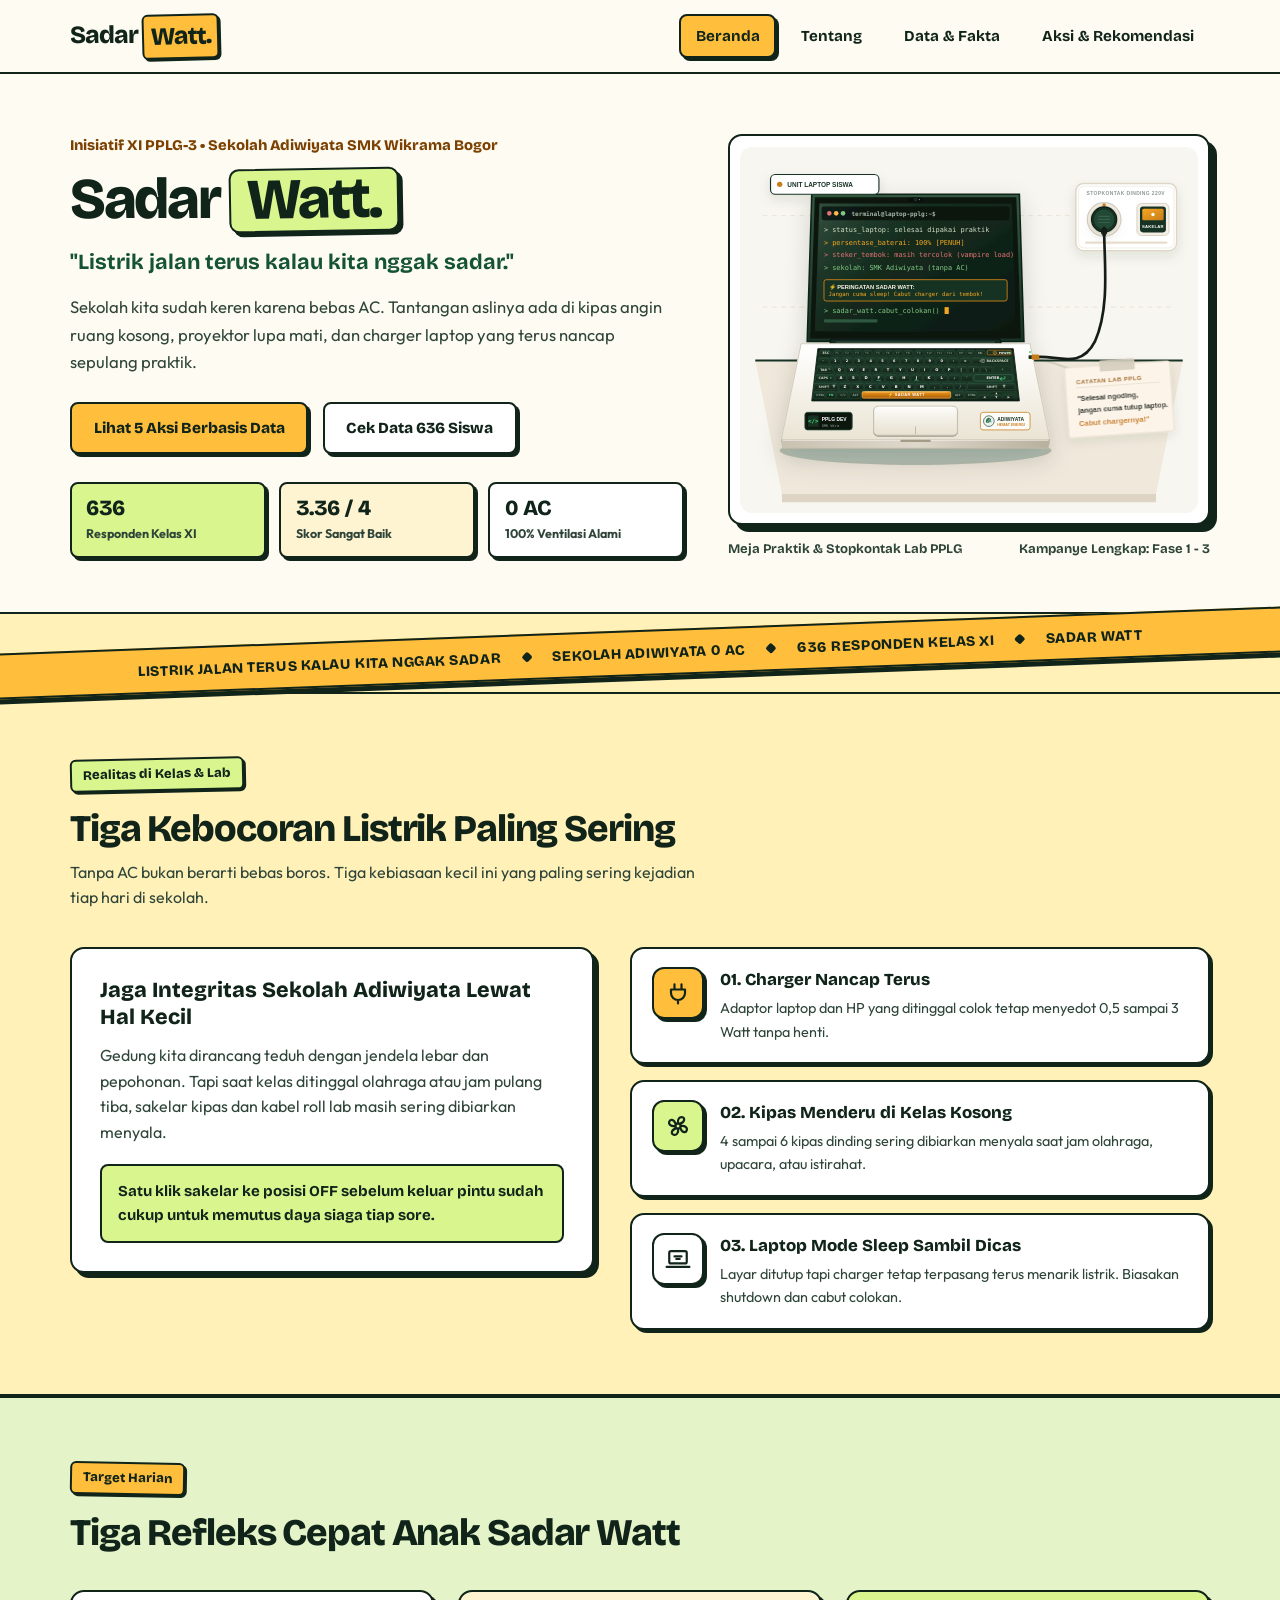
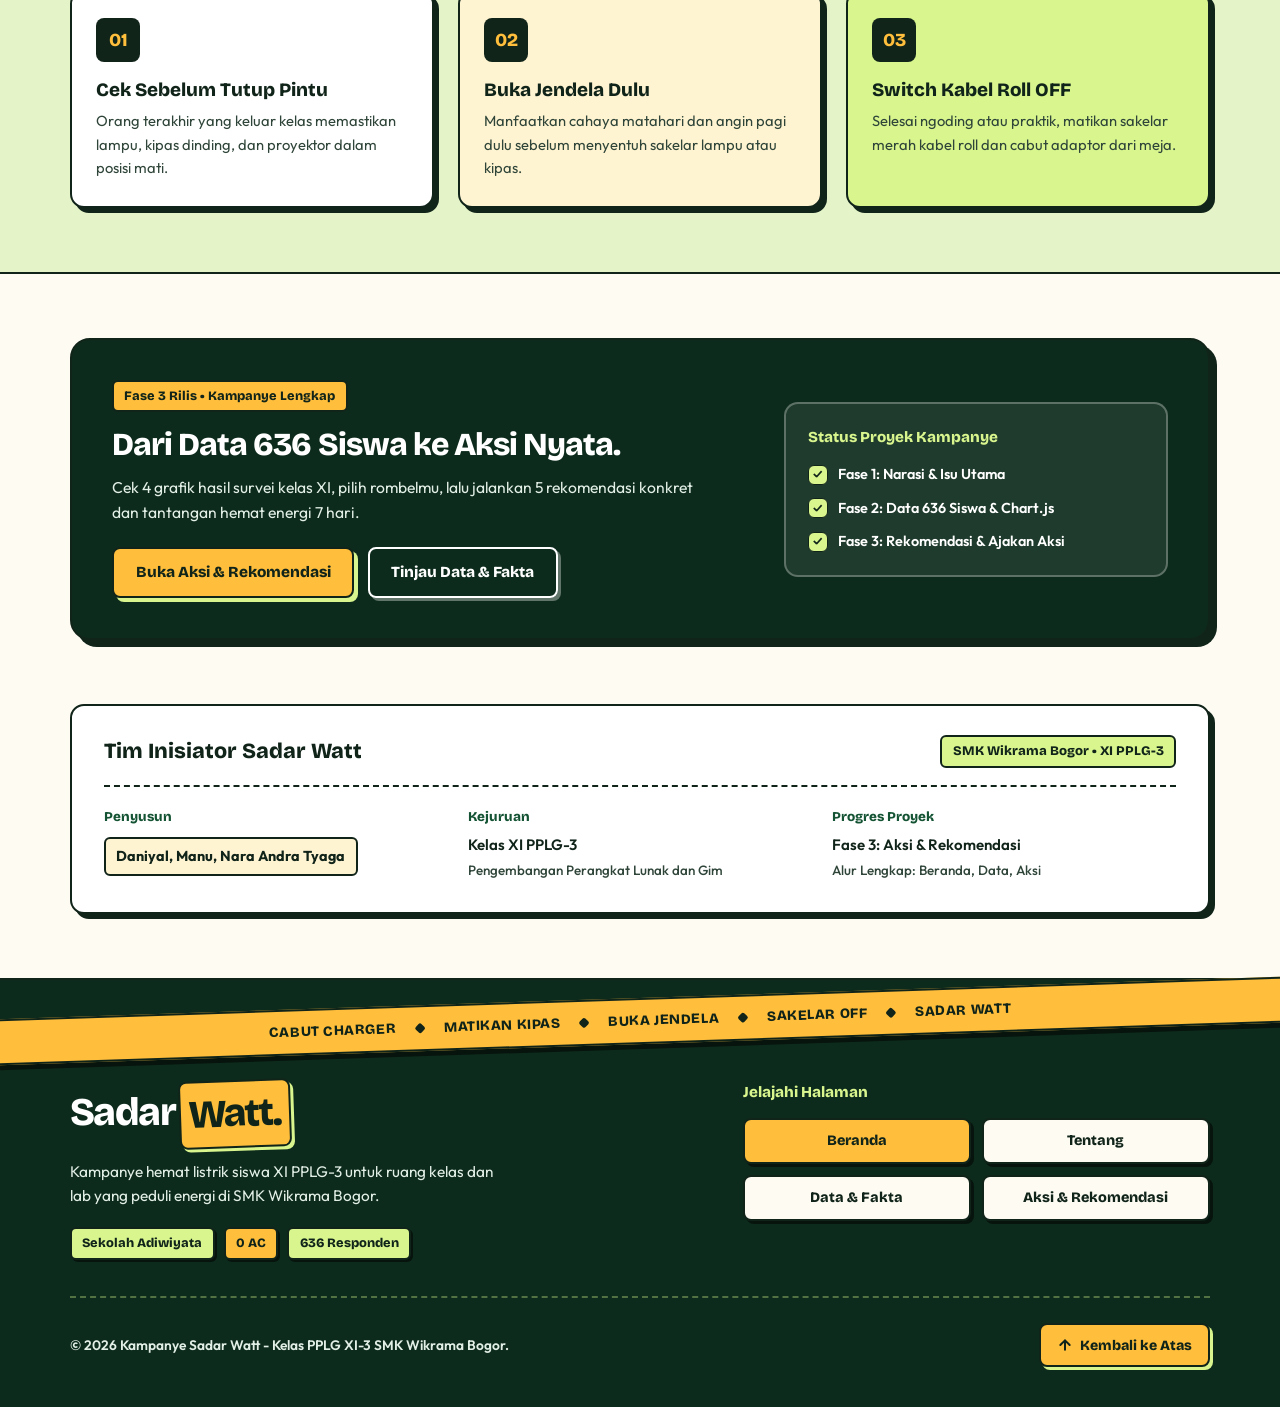
==== commit 0c2d2244: "Selesaikan Fase 3, redesign Neo-Brutalist Pop, scrollspy nav, dan styling playful" ====
--- a/index.html
+++ b/index.html
@@ -5,123 +5,108 @@
     <meta name="viewport" content="width=device-width, initial-scale=1.0" />
     <meta
       name="description"
-      content="Sadar Watt : Inisiatif kampanye persuasif konservasi dan hemat energi di lingkungan sekolah. Proyek ESD siswa kelas PPLG-3 berkolaborasi dengan mata pelajaran Bahasa Indonesia."
+      content="Sadar Watt: kampanye hemat energi siswa XI PPLG-3 SMK Wikrama Bogor berbasis data 636 responden dan aksi nyata sekolah Adiwiyata."
     />
-    <title>Sadar Watt : Kampanye Konservasi & Hemat Energi Sekolah</title>
-
-    <!-- Google Fonts: Outfit (Unified Headings & Body) -->
+    <title>Sadar Watt : Kampanye Hemat Energi Sekolah</title>
+    <link rel="icon" href="data:," />
+
     <link rel="preconnect" href="https://fonts.googleapis.com" />
     <link rel="preconnect" href="https://fonts.gstatic.com" crossorigin />
     <link
-      href="https://fonts.googleapis.com/css2?family=Outfit:wght@400;500;600;700;800&display=swap"
+      href="https://fonts.googleapis.com/css2?family=Bricolage+Grotesque:wght@700;800&family=Outfit:wght@400;500;600;700;800&display=swap"
       rel="stylesheet"
     />
 
-    <!-- Custom Stylesheet -->
     <link rel="stylesheet" href="css/style.css" />
   </head>
   <body>
-    <!-- ================= 1. HEADER / NAVIGATION ================= -->
+    <a href="#main-content" class="skip-link">Langsung ke konten utama</a>
+
     <header class="site-header">
       <div class="container nav-container">
         <div class="brand">
-          <a
-            href="index.html"
-            class="brand-name"
-            aria-label="Beranda Sadar Watt"
-            >Sadar<span>Watt</span>.</a
+          <a href="index.html" class="brand-name" aria-label="Beranda Sadar Watt"
+            >Sadar<span>Watt.</span></a
           >
         </div>
 
-        <!-- Hamburger Button (Mobile) -->
         <button
+          type="button"
           class="nav-toggle"
           id="navToggle"
           aria-label="Buka menu navigasi"
           aria-expanded="false"
+          aria-controls="navMenu"
         >
-          <span></span>
-          <span></span>
-          <span></span>
+          <span class="nav-toggle-bars" aria-hidden="true">
+            <span></span>
+            <span></span>
+            <span></span>
+          </span>
+          <span class="nav-toggle-label">Menu</span>
         </button>
 
-        <!-- Nav Links -->
         <nav class="nav-menu" id="navMenu" aria-label="Navigasi Utama">
           <ul class="nav-list">
-            <li><a href="index.html" class="nav-link active">Beranda</a></li>
+            <li>
+              <a href="index.html" class="nav-link active" aria-current="page"
+                >Beranda</a
+              >
+            </li>
             <li><a href="tentang.html" class="nav-link">Tentang</a></li>
             <li><a href="data.html" class="nav-link">Data & Fakta</a></li>
             <li>
-              <span
-                class="nav-link-disabled"
-                title="Panduan aksi nyata dan komitmen hemat energi (Fase 3)"
-              >
-                Aksi
-               
-              </span>
+              <a href="aksi.html" class="nav-link">Aksi & Rekomendasi</a>
             </li>
           </ul>
         </nav>
       </div>
     </header>
 
-    <main id="main-content">
-      <!-- ================= 2. HERO SECTION (ASYMMETRIC) ================= -->
+    <main id="main-content" tabindex="-1">
       <section class="hero-section">
         <div class="container hero-grid">
-          <!-- Left: Text Editorial -->
           <div class="hero-content">
-            <div class="tag-label">Inisiatif Siswa PPLG • Sekolah Adiwiyata</div>
-            <h1 class="hero-title">Sadar Watt.</h1>
+            <p class="page-kicker">
+              Inisiatif XI PPLG-3 • Sekolah Adiwiyata SMK Wikrama Bogor
+            </p>
+            <h1 class="hero-title">
+              Sadar <span class="pop-word">Watt.</span>
+            </h1>
             <p class="hero-tagline">
               "Listrik jalan terus kalau kita nggak sadar."
             </p>
             <p class="hero-desc">
-              Berapa banyak kipas angin dinding yang tetap berputar kencang di
-              ruang kelas kosong saat jam olahraga? Berapa charger laptop di
-              meja kelas dan lab yang terus menancap semalaman padahal
-              baterainya sudah penuh? Sebagai sekolah Adiwiyata yang
-              mengandalkan ventilasi alami tanpa AC, hemat energi adalah ujian
-              konsistensi kita yang sesungguhnya.
+              Sekolah kita sudah keren karena bebas AC. Tantangan aslinya ada di
+              kipas angin ruang kosong, proyektor lupa mati, dan charger laptop
+              yang terus nancap sepulang praktik.
             </p>
 
             <div class="hero-actions">
-              <a href="tentang.html" class="btn btn-primary"
-                >Baca Cerita Kami</a
+              <a href="aksi.html" class="btn btn-pop-yellow"
+                >Lihat 5 Aksi Berbasis Data</a
               >
               <a href="data.html" class="btn btn-secondary"
-                >Telusuri Data 636 Siswa</a
+                >Cek Data 636 Siswa</a
               >
             </div>
 
             <div class="hero-stat-chips">
+              <div class="hero-chip-item pop-lime">
+                <span class="hero-chip-num">636</span>
+                <span class="hero-chip-label">Responden Kelas XI</span>
+              </div>
+              <div class="hero-chip-item pop-yellow">
+                <span class="hero-chip-num">3.36 / 4</span>
+                <span class="hero-chip-label">Skor Sangat Baik</span>
+              </div>
               <div class="hero-chip-item">
-                <span class="hero-chip-num">636</span>
-                <span class="hero-chip-label">Responden Angket</span>
-              </div>
-              <div class="hero-chip-item">
-                <span class="hero-chip-num">3.36</span>
-                <span class="hero-chip-label">Rata-rata Skor (Sangat Baik)</span>
-              </div>
-              <div class="hero-chip-item">
-                <span class="hero-chip-num">0 Unit AC</span>
+                <span class="hero-chip-num">0 AC</span>
                 <span class="hero-chip-label">100% Ventilasi Alami</span>
               </div>
             </div>
-
-            <!-- Real Observation Lab Note -->
-            <div class="hero-lab-note" style="margin-top: 1.5rem;">
-              <span class="note-badge">CATATAN PPLG</span>
-              <p>
-                Di kelas maupun lab saat memakai laptop, kebiasaan menekan
-                sakelar stopkontak ke posisi <strong>OFF</strong> sepulang
-                sekolah bisa memangkas daya listrik laten hingga puluhan
-                kilowatt tiap minggunya.
-              </p>
-            </div>
-          </div>
-
-          <!-- Right: Original Handcrafted SVG Illustration -->
+          </div>
+
           <div class="hero-visual">
             <div class="visual-frame">
               <img
@@ -129,182 +114,178 @@
                 alt="Ilustrasi laptop siswa di meja praktik, kabel charger, dan stopkontak dengan sakelar menyala"
                 width="600"
                 height="480"
+                fetchpriority="high"
               />
             </div>
             <div class="visual-caption">
-              <span>Ilustrasi: Meja Praktik & Stopkontak Laptop</span>
-              <span class="status-live">Fase 2 Rilis</span>
-            </div>
-          </div>
-        </div>
-      </section>
-
-      <!-- ================= 3. LATAR BELAKANG & FAKTA UMUM PEMBOROSAN ================= -->
-      <section id="latar-belakang" class="section">
+              <span>Meja Praktik & Stopkontak Lab PPLG</span>
+              <span>Kampanye Lengkap: Fase 1 - 3</span>
+            </div>
+          </div>
+        </div>
+      </section>
+
+      <div class="zine-ribbon-wrap on-sunny" aria-hidden="true">
+        <div class="zine-ribbon">
+          <span>LISTRIK JALAN TERUS KALAU KITA NGGAK SADAR</span>
+          <span class="zine-ribbon-sep"></span>
+          <span>SEKOLAH ADIWIYATA 0 AC</span>
+          <span class="zine-ribbon-sep"></span>
+          <span>636 RESPONDEN KELAS XI</span>
+          <span class="zine-ribbon-sep"></span>
+          <span>SADAR WATT</span>
+        </div>
+      </div>
+
+      <section id="latar-belakang" class="section section-sunny reveal">
         <div class="container">
           <div class="section-head">
-            <h2 class="section-title">Kenapa Kampanye Ini Sangat Mendesak?</h2>
+            <span class="sticker-tag">Realitas di Kelas & Lab</span>
+            <h2 class="section-title">Tiga Kebocoran Listrik Paling Sering</h2>
             <p class="section-subtitle">
-              Sebagai sekolah berwawasan lingkungan (Adiwiyata), kita sudah
-              membuktikan komitmen dengan tidak memakai pendingin ruangan (AC).
-              Tapi predikat Adiwiyata bukan cuma plang di gerbang: pemborosan
-              listrik laten tetap mengintai di balik sakelar kipas angin dan
-              colokan kelas kita.
+              Tanpa AC bukan berarti bebas boros. Tiga kebiasaan kecil ini yang
+              paling sering kejadian tiap hari di sekolah.
             </p>
           </div>
 
           <div class="context-grid">
-            <!-- Left: Narrative Background -->
             <div class="context-narrative">
-              <h3>
-                Bukan Soal Nominal Listrik, Tapi Menjaga Integritas Adiwiyata
-              </h3>
-              <p>
-                Di sekolah kita yang berpredikat Adiwiyata, ketiadaan AC adalah
-                langkah sadar demi menekan jejak karbon dan emisi gas rumah
-                kaca. Sekolah kita dirancang dengan sirkulasi udara alami yang
-                segar, deretan jendela kelas yang lebar, serta naungan
-                pohon-pohon rindang yang dibantu hembusan kipas angin dinding.
-                Ini adalah kebanggaan bersama yang sepatutnya kita syukuri dan
-                rawat.
-              </p>
-              <p>
-                Namun, justru karena merasa "sekolah kita tidak pakai AC",
-                sering kali muncul titik buta: deretan 4 hingga 6 kipas angin
-                dinding di tiap kelas dibiarkan terus berputar sia-sia saat
-                ruangan kosong ditinggal olahraga, upacara, atau istirahat.
-                Ditambah proyektor yang menyala tanpa pemakaian dan fenomena
-                <em>phantom load</em> dari puluhan adaptor charger laptop yang
-                dibiarkan menancap di stopkontak. Di sekolah Adiwiyata,
-                pemborosan energi sekecil apa pun adalah kontradiksi yang harus
-                kita selesaikan bersama.
-              </p>
-            </div>
-
-            <!-- Right: Concrete Common Waste Checkpoints -->
-            <div class="waste-points">
-              <div class="waste-points-title">
-                Titik Rawan Pemborosan Listrik Sekolah
-              </div>
-              <ul class="waste-list">
-                <li class="waste-item">
-                  <span class="waste-marker">01</span>
-                  <div class="waste-text">
-                    <h4>Vampire Power Adaptor Charger</h4>
-                    <p>
-                      Charger laptop dan HP yang ditinggal colok di meja kelas
-                      tetap mengonsumsi daya 0,5 – 3 Watt secara terus-menerus
-                      tanpa henti.
-                    </p>
-                  </div>
-                </li>
-                <li class="waste-item">
-                  <span class="waste-marker">02</span>
-                  <div class="waste-text">
-                    <h4>Kipas Angin Berputar di Ruang Kosong</h4>
-                    <p>
-                      Saat jam olahraga, upacara, atau istirahat siang, 4–6 unit
-                      kipas angin dinding sering kali dibiarkan menderu kencang
-                      tanpa ada satu pun orang di kelas.
-                    </p>
-                  </div>
-                </li>
-                <li class="waste-item">
-                  <span class="waste-marker">03</span>
-                  <div class="waste-text">
-                    <h4>Laptop dalam Mode Siaga (Sleep) & Terus Dicas</h4>
-                    <p>
-                      Laptop yang ditutup layarnya dalam mode sleep sambil kabel
-                      adaptor tetap terpasang terus menyedot arus listrik.
-                      Shutdown dan cabut charger adalah kuncinya.
-                    </p>
-                  </div>
-                </li>
-              </ul>
-            </div>
-          </div>
-        </div>
-      </section>
-
-      <!-- ================= 4. TUJUAN KAMPANYE (MANIFESTO TAKTIS) ================= -->
-      <section class="section section-alt">
+              <h3>Jaga Integritas Sekolah Adiwiyata Lewat Hal Kecil</h3>
+              <p>
+                Gedung kita dirancang teduh dengan jendela lebar dan pepohonan.
+                Tapi saat kelas ditinggal olahraga atau jam pulang tiba,
+                sakelar kipas dan kabel roll lab masih sering dibiarkan menyala.
+              </p>
+              <div class="context-quote-chip">
+                Satu klik sakelar ke posisi OFF sebelum keluar pintu sudah cukup
+                untuk memutus daya siaga tiap sore.
+              </div>
+            </div>
+
+            <div class="waste-cards-stack">
+              <article class="waste-pop-card">
+                <span class="sticker-icon" aria-hidden="true">
+                  <svg viewBox="0 0 32 32" fill="none" stroke="#11241a" stroke-width="2.5" stroke-linecap="round" stroke-linejoin="round">
+                    <path d="M12 6v6M20 6v6M8 12h16v4a8 8 0 0 1-16 0v-4zM16 24v4"/>
+                  </svg>
+                </span>
+                <div class="waste-text">
+                  <h3>01. Charger Nancap Terus</h3>
+                  <p>
+                    Adaptor laptop dan HP yang ditinggal colok tetap menyedot
+                    0,5 sampai 3 Watt tanpa henti.
+                  </p>
+                </div>
+              </article>
+
+              <article class="waste-pop-card">
+                <span class="sticker-icon lime" aria-hidden="true">
+                  <svg viewBox="0 0 32 32" fill="none" stroke="#11241a" stroke-width="2.5" stroke-linecap="round" stroke-linejoin="round">
+                    <circle cx="16" cy="16" r="3"/>
+                    <path d="M16 13c-1-5 2-8 5-7s3 5-2 7M19 16c5-1 8 2 7 5s-5 3-7-2M16 19c1 5-2 8-5 7s-3-5 2-7M13 16c-5 1-8-2-7-5s5-3 7 2"/>
+                  </svg>
+                </span>
+                <div class="waste-text">
+                  <h3>02. Kipas Menderu di Kelas Kosong</h3>
+                  <p>
+                    4 sampai 6 kipas dinding sering dibiarkan menyala saat jam
+                    olahraga, upacara, atau istirahat.
+                  </p>
+                </div>
+              </article>
+
+              <article class="waste-pop-card">
+                <span class="sticker-icon white" aria-hidden="true">
+                  <svg viewBox="0 0 32 32" fill="none" stroke="#11241a" stroke-width="2.5" stroke-linecap="round" stroke-linejoin="round">
+                    <rect x="6" y="7" width="20" height="14" rx="2"/>
+                    <path d="M3 25h26M12 13h8M14 16h4"/>
+                  </svg>
+                </span>
+                <div class="waste-text">
+                  <h3>03. Laptop Mode Sleep Sambil Dicas</h3>
+                  <p>
+                    Layar ditutup tapi charger tetap terpasang terus menarik
+                    listrik. Biasakan shutdown dan cabut colokan.
+                  </p>
+                </div>
+              </article>
+            </div>
+          </div>
+        </div>
+      </section>
+
+      <section class="section section-alt reveal">
         <div class="container">
           <div class="section-head">
-            <h2 class="section-title">Tiga Sasaran Sadar Watt di Sekolah</h2>
-            <p class="section-subtitle">
-              Kami tidak menuntut perubahan besar yang rumit. Target kampanye
-              ini dirancang spesifik agar dapat dijalankan langsung oleh siapa
-              pun di lingkungan sekolah Adiwiyata kita.
-            </p>
+            <span class="sticker-tag yellow">Target Harian</span>
+            <h2 class="section-title">Tiga Refleks Cepat Anak Sadar Watt</h2>
           </div>
 
           <div class="goals-container">
-            <!-- Item 01 -->
             <article class="goal-manifesto">
               <div class="goal-index">01</div>
-              <h3>Membuka Mata Sebelum Menutup Pintu</h3>
-              <p>
-                Menumbuhkan refleks otomatis bagi siswa dan guru: setiap kali
-                menjadi orang terakhir yang keluar ruangan, pastikan sakelar
-                lampu, kipas angin dinding, dan proyektor dalam posisi mati.
+              <h3>Cek Sebelum Tutup Pintu</h3>
+              <p>
+                Orang terakhir yang keluar kelas memastikan lampu, kipas
+                dinding, dan proyektor dalam posisi mati.
               </p>
             </article>
 
-            <!-- Item 02 -->
             <article class="goal-manifesto">
               <div class="goal-index">02</div>
-              <h3>Maksimalkan Angin Alami & Tertib Kipas</h3>
-              <p>
-                Membuka jendela lebar-lebar untuk memanfaatkan hembusan angin
-                alami saat pagi hari yang sejuk, serta memadamkan sakelar kipas
-                angin begitu kelas ditinggalkan kosong.
+              <h3>Buka Jendela Dulu</h3>
+              <p>
+                Manfaatkan cahaya matahari dan angin pagi dulu sebelum menyentuh
+                sakelar lampu atau kipas.
               </p>
             </article>
 
-            <!-- Item 03 -->
             <article class="goal-manifesto">
               <div class="goal-index">03</div>
-              <h3>Disiplin Cabut Stopkontak Lab & Kelas</h3>
-              <p>
-                Menghentikan kebiasaan membiarkan kabel roll berserakan dalam
-                kondisi switch ON seusai jam pelajaran produktif atau sesi
-                coding selesai.
+              <h3>Switch Kabel Roll OFF</h3>
+              <p>
+                Selesai ngoding atau praktik, matikan sakelar merah kabel roll
+                dan cabut adaptor dari meja.
               </p>
             </article>
           </div>
         </div>
       </section>
 
-      <!-- ================= 5. TEASER DATA & FAKTA (FASE 2) ================= -->
-      <section class="section" style="padding-top: 0">
+      <section class="section reveal">
         <div class="container">
           <div class="teaser-board">
             <div class="teaser-content">
-              <span class="teaser-tag">Fase 2 Siap • Data Empiris</span>
-              <h3>Hasil Analisis 636 Responden Telah Rilis.</h3>
-              <p>
-                Kuesioner perilaku hemat energi siswa kelas XI telah diolah ke dalam grafik interaktif Chart.js.
-                Ketahui butir kebiasaan terbaik dan titik kritis pemborosan listrik di sekolah.
-              </p>
-              <div style="margin-top: 1.5rem;">
-                <a href="data.html" class="btn btn-primary" style="background-color: var(--color-amber); border-color: var(--color-amber)">Buka Halaman Data & Fakta</a>
+              <span class="teaser-tag">Fase 3 Rilis • Kampanye Lengkap</span>
+              <h2>Dari Data 636 Siswa ke Aksi Nyata.</h2>
+              <p>
+                Cek 4 grafik hasil survei kelas XI, pilih rombelmu, lalu jalankan
+                5 rekomendasi konkret dan tantangan hemat energi 7 hari.
+              </p>
+              <div class="takeaway-actions">
+                <a href="aksi.html" class="btn btn-accent-dark"
+                  >Buka Aksi & Rekomendasi</a
+                >
+                <a href="data.html" class="btn btn-outline-light"
+                  >Tinjau Data & Fakta</a
+                >
               </div>
             </div>
 
             <div class="teaser-status-card">
-              <h4>Status Proyek Kampanye</h4>
+              <h3>Status Proyek Kampanye</h3>
               <ul class="status-step-list">
                 <li class="status-step">
-                  <span class="bullet-done">✓</span>
+                  <span class="bullet-done" aria-hidden="true">✓</span>
                   <span>Fase 1: Narasi & Isu Utama</span>
                 </li>
                 <li class="status-step">
-                  <span class="bullet-done">✓</span>
-                  <span>Fase 2: Visualisasi Data & Fakta JSON</span>
+                  <span class="bullet-done" aria-hidden="true">✓</span>
+                  <span>Fase 2: Data 636 Siswa & Chart.js</span>
                 </li>
                 <li class="status-step">
-                  <span class="bullet-progress"></span>
-                  <span>Fase 3: Aksi Nyata & Komitmen</span>
+                  <span class="bullet-done" aria-hidden="true">✓</span>
+                  <span>Fase 3: Rekomendasi & Ajakan Aksi</span>
                 </li>
               </ul>
             </div>
@@ -312,34 +293,34 @@
         </div>
       </section>
 
-      <!-- ================= 6. IDENTITAS PEMBUAT ================= -->
-      <section class="section" style="padding-top: 0">
+      <section class="section reveal" style="padding-top: 0">
         <div class="container">
           <div class="identity-box">
             <div class="identity-header">
-              <div>
-                <h3>Identitas Inisiator Kampanye</h3>
-              </div>
+              <h2>Tim Inisiator Sadar Watt</h2>
               <span class="identity-meta-tag"
-                >SMK Wikrama Bogor • Jurusan PPLG • Kelas XI</span
+                >SMK Wikrama Bogor • XI PPLG-3</span
               >
             </div>
 
             <div class="identity-grid">
               <div class="identity-col">
-                <h4>Tim / Kelompok Penyusun</h4>
-               
+                <h3>Penyusun</h3>
                 <span class="placeholder-highlight">
-                  Daniyal , Manu, Nara Andra Tyaga
+                  Daniyal, Manu, Nara Andra Tyaga
                 </span>
               </div>
 
               <div class="identity-col">
-                <h4>Kelas & Kejuruan</h4>
+                <h3>Kejuruan</h3>
                 <p>Kelas XI PPLG-3</p>
-                <p style="font-size: 0.85rem; color: var(--color-ink-muted)">
-                  Pengembangan Perangkat Lunak dan Gim
-                </p>
+                <p class="meta-sub">Pengembangan Perangkat Lunak dan Gim</p>
+              </div>
+
+              <div class="identity-col">
+                <h3>Progres Proyek</h3>
+                <p>Fase 3: Aksi & Rekomendasi</p>
+                <p class="meta-sub">Alur Lengkap: Beranda, Data, Aksi</p>
               </div>
             </div>
           </div>
@@ -347,29 +328,50 @@
       </section>
     </main>
 
-    <!-- ================= 7. FOOTER ================= -->
     <footer class="site-footer">
+      <div class="footer-tape-wrap" aria-hidden="true">
+        <div class="footer-tape">
+          <span>CABUT CHARGER</span>
+          <span class="zine-ribbon-sep"></span>
+          <span>MATIKAN KIPAS</span>
+          <span class="zine-ribbon-sep"></span>
+          <span>BUKA JENDELA</span>
+          <span class="zine-ribbon-sep"></span>
+          <span>SAKELAR OFF</span>
+          <span class="zine-ribbon-sep"></span>
+          <span>SADAR WATT</span>
+        </div>
+      </div>
+
       <div class="container">
         <div class="footer-top">
           <div class="footer-brand">
-            <h3>Sadar<span>Watt</span>.</h3>
+            <h3>Sadar<span>Watt.</span></h3>
             <p>
-              Gerakan independen konservasi energi yang diinisiasi oleh siswa
-              kelas PPLG-3. Bertujuan menciptakan budaya hemat listrik yang
-              nyata, terukur, dan berkelanjutan di lingkungan sekolah.
-            </p>
+              Kampanye hemat listrik siswa XI PPLG-3 untuk ruang kelas dan lab
+              yang peduli energi di SMK Wikrama Bogor.
+            </p>
+            <div class="footer-eco-chips">
+              <span class="footer-eco-chip">Sekolah Adiwiyata</span>
+              <span class="footer-eco-chip yellow">0 AC</span>
+              <span class="footer-eco-chip">636 Responden</span>
+            </div>
           </div>
 
           <div class="footer-nav">
-            <h4>Navigasi Halaman</h4>
-            <ul>
-              <li><a href="index.html">Beranda</a></li>
-              <li><a href="tentang.html">Cerita di Balik Kampanye</a></li>
-              <li><a href="data.html">Data & Fakta</a></li>
+            <h4>Jelajahi Halaman</h4>
+            <ul class="footer-nav-grid">
               <li>
-                <span style="color: #6b7f74; font-size: 0.9rem"
-                  >Panduan Aksi (Fase 3)
-                </span>
+                <a href="index.html" class="footer-nav-btn current" aria-current="page">Beranda</a>
+              </li>
+              <li>
+                <a href="tentang.html" class="footer-nav-btn">Tentang</a>
+              </li>
+              <li>
+                <a href="data.html" class="footer-nav-btn">Data & Fakta</a>
+              </li>
+              <li>
+                <a href="aksi.html" class="footer-nav-btn">Aksi & Rekomendasi</a>
               </li>
             </ul>
           </div>
@@ -377,11 +379,16 @@
 
         <div class="footer-bottom">
           <p>© 2026 Kampanye Sadar Watt - Kelas PPLG XI-3 SMK Wikrama Bogor.</p>
+          <button type="button" class="btn-back-top" id="btnBackToTop">
+            <svg viewBox="0 0 24 24" fill="none" stroke="currentColor" stroke-width="3" stroke-linecap="round" stroke-linejoin="round" aria-hidden="true">
+              <path d="M12 19V5M5 12l7-7 7 7"/>
+            </svg>
+            <span>Kembali ke Atas</span>
+          </button>
         </div>
       </div>
     </footer>
 
-    <!-- Script Interaksi -->
     <script src="js/main.js"></script>
   </body>
 </html>
--- a/css/style.css
+++ b/css/style.css
@@ -1,60 +1,116 @@
-/* Sadar Watt: Konservasi & Hemat Energi Sekolah */
-
-/* Design tokens and 60-30-10 color system */
+/* Sadar Watt: Neo-Brutalist Eco-Pop Segar design system */
 :root {
-  /* 60% Dominant (Canvas & Base Surface) */
-  --color-bg: #f7faf8;           /* Eco-neutral canvas background */
-  --color-surface: #ffffff;      /* Clean surface for readable content */
-  --color-surface-soft: #edf5f0; /* Gentle contrast tint for section rhythm */
-  --color-surface-tint: #e0ece4; /* Subtle tactile card ground */
-
-  /* 30% Secondary (Structure & Editorial Hierarchy) */
-  --color-forest: #133826;       /* Deep pine green for headings, brand, and borders */
-  --color-forest-dark: #0c1f15;  /* High-contrast ink anchor */
-  --color-forest-mid: #1d4d35;   /* Secondary brand green */
-  --color-forest-soft: #eaf3ee;  /* Subtle forest tint for informative tags */
-  --color-ink: #141c17;          /* High contrast primary text (WCAG AAA) */
-  --color-ink-muted: #3a473f;    /* Readable secondary body text */
-  --color-ink-light: #4f6356;    /* Subtle metadata text */
-  --color-border: #d4e0d8;       /* Grounded structural border lines */
-  --color-border-dark: #133826;  /* High-emphasis tactile border */
-
-  /* 10% Accent (Targeted Focus & Energy) */
-  --color-amber: #c87d1a;        /* Warm mustard energy accent for primary CTAs & alerts */
-  --color-amber-dark: #8c4905;   /* Deep amber for accessible text contrast on light badge */
-  --color-amber-soft: #fef7ed;   /* Warm tint for warning highlights */
-  --color-amber-glow: rgba(200, 125, 26, 0.16);
-
-  /* Typography: Outfit */
-  --font-display: 'Outfit', system-ui, -apple-system, BlinkMacSystemFont, 'Segoe UI', Roboto, sans-serif;
-  --font-body: 'Outfit', system-ui, -apple-system, BlinkMacSystemFont, 'Segoe UI', Roboto, sans-serif;
-
-  /* Layout and Elevations */
+  --color-bg: #fdfbf2;
+  --color-surface: #ffffff;
+  --color-surface-soft: #f3f8ea;
+  --color-surface-tint: #e3f1d5;
+
+  --color-ink: #11241a;
+  --color-ink-muted: #2f4539;
+  --color-ink-light: #425b4d;
+
+  --color-forest: #145333;
+  --color-forest-dark: #0d2b1c;
+  --color-forest-mid: #1e7246;
+  --color-forest-soft: #e4f5e9;
+  --color-lime: #d8f58e;
+
+  --color-yellow: #ffbe3b;
+  --color-yellow-bright: #ffd15c;
+  --color-yellow-soft: #fff4d1;
+  --color-amber-dark: #7c4100;
+  --color-danger: #991b1b;
+  --color-danger-soft: #fee2e2;
+
+  --border-width: 2.5px;
+  --border-thin: 2px;
+  --shadow-pop: 5px 5px 0px var(--color-ink);
+  --shadow-pop-sm: 3px 3px 0px var(--color-ink);
+  --shadow-pop-lg: 7px 7px 0px var(--color-ink);
+  --shadow-pop-yellow: 5px 5px 0px var(--color-yellow);
+
+  --font-display: 'Bricolage Grotesque', 'Outfit', system-ui, -apple-system, sans-serif;
+  --font-body: 'Outfit', system-ui, -apple-system, BlinkMacSystemFont, 'Segoe UI', sans-serif;
+
   --max-width: 1140px;
-  --radius-sm: 4px;
-  --radius-md: 8px;
-  --radius-lg: 14px;
-  --shadow-tactile: 3px 3px 0px var(--color-forest);
-  --shadow-subtle: 0 4px 20px rgba(19, 56, 38, 0.07);
-  --transition-fast: 0.2s cubic-bezier(0.16, 1, 0.3, 1);
-}
-
-/* Global reset and base setup */
+  --radius-sm: 8px;
+  --radius-md: 14px;
+  --radius-lg: 20px;
+  --transition-snappy: 0.18s cubic-bezier(0.22, 1, 0.36, 1);
+  --transition-reveal: 0.45s cubic-bezier(0.22, 1, 0.36, 1);
+}
+
 *, *::before, *::after {
   box-sizing: border-box;
   margin: 0;
   padding: 0;
 }
 
-/* Keyboard accessibility focus ring */
+/* Pointer affordance set once in the base layer (R-39) */
+a[href],
+button,
+summary,
+select,
+label[for],
+label:has(> input[type="checkbox"], > input[type="radio"]),
+[role="button"],
+[role="link"],
+[role="tab"],
+[role="switch"],
+input[type="checkbox"],
+input[type="radio"],
+input[type="submit"],
+input[type="button"],
+input[type="reset"] {
+  cursor: pointer;
+}
+
+:disabled,
+[aria-disabled="true"] {
+  cursor: not-allowed;
+}
+
 a:focus-visible,
 button:focus-visible,
 input:focus-visible,
 select:focus-visible,
+textarea:focus-visible,
 [tabindex]:focus-visible {
-  outline: 2px solid var(--color-forest);
+  outline: 3px solid var(--color-forest);
   outline-offset: 3px;
   border-radius: var(--radius-sm);
+}
+
+.teaser-board a:focus-visible,
+.teaser-board button:focus-visible,
+.data-takeaway-box a:focus-visible,
+.data-takeaway-box button:focus-visible,
+.campaign-flow-banner a:focus-visible,
+.site-footer a:focus-visible,
+.site-footer button:focus-visible {
+  outline: 3px solid var(--color-yellow);
+  outline-offset: 3px;
+}
+
+.skip-link {
+  position: fixed;
+  top: -100px;
+  left: 1rem;
+  z-index: 250;
+  background-color: var(--color-yellow);
+  color: var(--color-ink);
+  font-family: var(--font-display);
+  font-size: 0.92rem;
+  font-weight: 800;
+  padding: 0.7rem 1.15rem;
+  border-radius: var(--radius-sm);
+  border: var(--border-width) solid var(--color-ink);
+  box-shadow: var(--shadow-pop-sm);
+  transition: top var(--transition-snappy);
+}
+
+.skip-link:focus {
+  top: 1rem;
 }
 
 html {
@@ -64,9 +120,16 @@
   color: var(--color-ink);
 }
 
+main section[id],
+.chart-card[id],
+.data-table-wrapper[id],
+.insights-comparison-grid[id] {
+  scroll-margin-top: 88px;
+}
+
 body {
   font-family: var(--font-body);
-  line-height: 1.65;
+  line-height: 1.6;
   background-color: var(--color-bg);
   color: var(--color-ink);
   -webkit-font-smoothing: antialiased;
@@ -74,10 +137,9 @@
   overflow-x: hidden;
 }
 
-/* Base Text */
 p {
   color: var(--color-ink-muted);
-  margin-bottom: 1.25rem;
+  margin-bottom: 1rem;
 }
 
 p:last-child {
@@ -87,7 +149,7 @@
 a {
   color: inherit;
   text-decoration: none;
-  transition: color var(--transition-fast);
+  transition: color var(--transition-snappy);
 }
 
 img, svg {
@@ -96,7 +158,6 @@
   height: auto;
 }
 
-/* Container */
 .container {
   width: 92%;
   max-width: var(--max-width);
@@ -104,607 +165,882 @@
   margin-right: auto;
 }
 
-/* Header and navigation */
+/* Scroll reveal (enabled only when js-ready is set by main.js) */
+.js-ready .reveal {
+  opacity: 0;
+  transform: translateY(18px);
+  transition: opacity var(--transition-reveal), transform var(--transition-reveal);
+}
+
+.js-ready .reveal.is-visible {
+  opacity: 1;
+  transform: translateY(0);
+}
+
+/* Header & navigation */
 .site-header {
   position: sticky;
   top: 0;
   z-index: 100;
-  background-color: rgba(247, 250, 248, 0.94);
-  backdrop-filter: blur(10px);
-  -webkit-backdrop-filter: blur(10px);
-  border-bottom: 1px solid var(--color-border);
+  background-color: var(--color-bg);
+  border-bottom: var(--border-width) solid var(--color-ink);
 }
 
 .nav-container {
   display: flex;
   align-items: center;
   justify-content: space-between;
-  padding: 1.1rem 0;
-}
-
-/* Brand */
-.brand {
-  display: flex;
-  align-items: baseline;
-  gap: 0.5rem;
+  padding: 0.85rem 0;
+  gap: 1rem;
 }
 
 .brand-name {
   font-family: var(--font-display);
-  font-size: 1.35rem;
+  font-size: 1.55rem;
+  font-weight: 800;
+  letter-spacing: -0.04em;
+  color: var(--color-ink);
+  display: inline-flex;
+  align-items: center;
+  gap: 0.1rem;
+}
+
+.brand-name span {
+  background-color: var(--color-yellow);
+  color: var(--color-ink);
+  padding: 0.05rem 0.42rem;
+  margin-left: 0.15rem;
+  border: var(--border-thin) solid var(--color-ink);
+  border-radius: 6px;
+  box-shadow: 2px 2px 0px var(--color-ink);
+  transform: rotate(-1.5deg);
+  display: inline-block;
+}
+
+.nav-menu {
+  display: flex;
+  align-items: center;
+}
+
+.nav-list {
+  display: flex;
+  align-items: center;
+  list-style: none;
+  gap: 0.55rem;
+}
+
+.nav-link {
+  display: inline-flex;
+  align-items: center;
+  min-height: 44px;
+  font-family: var(--font-display);
+  font-size: 0.95rem;
   font-weight: 700;
-  letter-spacing: -0.03em;
-  color: var(--color-forest);
-}
-
-.brand-name span {
-  color: var(--color-amber);
-}
-
-.brand-badge {
-  font-family: var(--font-display);
-  font-size: 0.7rem;
-  font-weight: 600;
-  text-transform: uppercase;
-  letter-spacing: 0.05em;
-  background-color: var(--color-surface-soft);
-  color: var(--color-forest-mid);
-  padding: 0.15rem 0.45rem;
+  color: var(--color-ink);
+  padding: 0.45rem 0.9rem;
   border-radius: var(--radius-sm);
-  border: 1px solid var(--color-border);
-}
-
-/* Nav Menu */
-.nav-menu {
-  display: flex;
-  align-items: center;
-}
-
-.nav-list {
-  display: flex;
-  align-items: center;
-  list-style: none;
-  gap: 1.75rem;
-}
-
-.nav-link {
-  font-size: 0.95rem;
-  font-weight: 500;
-  color: var(--color-ink-muted);
-  position: relative;
-  padding: 0.25rem 0;
+  border: var(--border-thin) solid transparent;
+  transition: transform var(--transition-snappy), background-color var(--transition-snappy), box-shadow var(--transition-snappy), border-color var(--transition-snappy);
 }
 
 .nav-link:hover {
-  color: var(--color-forest);
+  background-color: var(--color-lime);
+  border-color: var(--color-ink);
+  box-shadow: 2px 2px 0px var(--color-ink);
+  transform: translate(-1px, -1px);
 }
 
 .nav-link.active {
-  color: var(--color-forest);
-  font-weight: 700;
-}
-
-.nav-link.active::after {
-  content: '';
-  position: absolute;
-  bottom: -4px;
-  left: 0;
-  width: 100%;
-  height: 2px;
-  background-color: var(--color-forest);
-  border-radius: 2px;
-}
-
-/* Disabled / Coming Soon Nav Link */
-.nav-link-disabled {
-  display: inline-flex;
-  align-items: center;
-  gap: 0.35rem;
-  color: var(--color-ink-light);
-  cursor: not-allowed;
-  font-size: 0.95rem;
-}
-
-.nav-link-disabled .badge-soon {
-  font-family: var(--font-display);
-  font-size: 0.75rem;
-  font-weight: 600;
-  background-color: var(--color-surface-tint);
-  color: var(--color-ink-muted);
-  padding: 0.15rem 0.45rem;
-  border-radius: var(--radius-sm);
-  letter-spacing: 0.02em;
-}
-
-/* Hamburger Toggle Button */
+  background-color: var(--color-yellow);
+  color: var(--color-ink);
+  border-color: var(--color-ink);
+  box-shadow: var(--shadow-pop-sm);
+}
+
 .nav-toggle {
   display: none;
-  background: transparent;
-  border: 1px solid var(--color-border);
+  background-color: var(--color-yellow);
+  border: var(--border-width) solid var(--color-ink);
   border-radius: var(--radius-sm);
-  padding: 0.5rem 0.6rem;
-  cursor: pointer;
-  color: var(--color-forest);
+  box-shadow: var(--shadow-pop-sm);
+  padding: 0.45rem 0.85rem;
+  min-height: 44px;
+  min-width: 44px;
+  color: var(--color-ink);
+  align-items: center;
+  gap: 0.5rem;
+  font-family: var(--font-display);
+  font-size: 0.9rem;
+  font-weight: 800;
+  transition: transform var(--transition-snappy), box-shadow var(--transition-snappy);
+}
+
+.nav-toggle:active {
+  transform: translate(2px, 2px);
+  box-shadow: 1px 1px 0px var(--color-ink);
+}
+
+.nav-toggle-bars {
+  display: flex;
   flex-direction: column;
   gap: 4px;
 }
 
-.nav-toggle:focus-visible {
-  outline: 2px solid var(--color-forest);
-}
-
-.nav-toggle span {
+.nav-toggle-bars span {
   display: block;
-  width: 20px;
-  height: 2px;
-  background-color: var(--color-forest);
+  width: 18px;
+  height: 2.5px;
+  background-color: var(--color-ink);
   border-radius: 2px;
-  transition: transform var(--transition-fast), opacity var(--transition-fast);
-}
-
-.nav-toggle.open span:nth-child(1) {
-  transform: translateY(6px) rotate(45deg);
-}
-.nav-toggle.open span:nth-child(2) {
+  transition: transform var(--transition-snappy), opacity var(--transition-snappy);
+}
+
+.nav-toggle.open .nav-toggle-bars span:nth-child(1) {
+  transform: translateY(6.5px) rotate(45deg);
+}
+.nav-toggle.open .nav-toggle-bars span:nth-child(2) {
   opacity: 0;
 }
-.nav-toggle.open span:nth-child(3) {
-  transform: translateY(-6px) rotate(-45deg);
-}
-
-/* Buttons and badges */
+.nav-toggle.open .nav-toggle-bars span:nth-child(3) {
+  transform: translateY(-6.5px) rotate(-45deg);
+}
+
+/* Neo-Brutalist buttons */
 .btn {
   display: inline-flex;
   align-items: center;
   justify-content: center;
   gap: 0.5rem;
-  padding: 0.75rem 1.4rem;
-  font-family: var(--font-display);
-  font-size: 0.95rem;
-  font-weight: 600;
+  padding: 0.72rem 1.35rem;
+  min-height: 46px;
+  font-family: var(--font-display);
+  font-size: 0.96rem;
+  font-weight: 800;
   border-radius: var(--radius-sm);
-  cursor: pointer;
-  transition: transform var(--transition-fast), background-color var(--transition-fast), border-color var(--transition-fast), box-shadow var(--transition-fast);
+  border: var(--border-width) solid var(--color-ink);
+  box-shadow: var(--shadow-pop-sm);
+  transition: transform var(--transition-snappy), background-color var(--transition-snappy), box-shadow var(--transition-snappy);
   text-decoration: none;
 }
 
 .btn-primary {
   background-color: var(--color-forest);
   color: #ffffff;
-  border: 1.5px solid var(--color-forest);
-  box-shadow: var(--shadow-tactile);
 }
 
 .btn-primary:hover {
   background-color: var(--color-forest-mid);
-  transform: translate(-1px, -1px);
-  box-shadow: 4px 4px 0px var(--color-forest-dark);
+  transform: translate(-2px, -2px);
+  box-shadow: var(--shadow-pop);
 }
 
 .btn-primary:active {
-  transform: translate(1px, 1px);
-  box-shadow: 1px 1px 0px var(--color-forest-dark);
+  transform: translate(2px, 2px);
+  box-shadow: 1px 1px 0px var(--color-ink);
 }
 
 .btn-secondary {
+  background-color: var(--color-surface);
+  color: var(--color-ink);
+}
+
+.btn-secondary:hover {
+  background-color: var(--color-lime);
+  transform: translate(-2px, -2px);
+  box-shadow: var(--shadow-pop);
+}
+
+.btn-secondary:active {
+  transform: translate(2px, 2px);
+  box-shadow: 1px 1px 0px var(--color-ink);
+}
+
+.btn-pop-yellow {
+  background-color: var(--color-yellow);
+  color: var(--color-ink);
+}
+
+.btn-pop-yellow:hover {
+  background-color: var(--color-yellow-bright);
+  transform: translate(-2px, -2px);
+  box-shadow: var(--shadow-pop);
+}
+
+.btn-pop-yellow:active {
+  transform: translate(2px, 2px);
+  box-shadow: 1px 1px 0px var(--color-ink);
+}
+
+.btn-accent-dark {
+  background-color: var(--color-yellow);
+  color: var(--color-ink);
+  border: var(--border-width) solid var(--color-ink);
+  box-shadow: 4px 4px 0px var(--color-lime);
+}
+
+.btn-accent-dark:hover {
+  background-color: var(--color-yellow-bright);
+  transform: translate(-2px, -2px);
+  box-shadow: 6px 6px 0px var(--color-lime);
+}
+
+.btn-accent-dark:active {
+  transform: translate(2px, 2px);
+  box-shadow: 1px 1px 0px var(--color-lime);
+}
+
+.btn-outline-light {
   background-color: transparent;
-  color: var(--color-forest);
-  border: 1.5px solid var(--color-forest);
-}
-
-.btn-secondary:hover {
-  background-color: var(--color-surface-soft);
-  transform: translate(-1px, -1px);
-}
-
-.tag-label {
+  color: #ffffff;
+  border: var(--border-width) solid #ffffff;
+  box-shadow: 3px 3px 0px rgba(255, 255, 255, 0.35);
+}
+
+.btn-outline-light:hover {
+  background-color: rgba(255, 255, 255, 0.14);
+  transform: translate(-2px, -2px);
+  box-shadow: 5px 5px 0px rgba(255, 255, 255, 0.45);
+}
+
+.btn-outline-light:active {
+  transform: translate(2px, 2px);
+  box-shadow: 1px 1px 0px rgba(255, 255, 255, 0.35);
+}
+
+.btn:disabled,
+.btn[aria-disabled="true"] {
+  opacity: 0.52;
+  box-shadow: none;
+  transform: none;
+  background-color: var(--color-surface-tint);
+  color: var(--color-ink-muted);
+}
+
+/* Sticker labels & SVG badges */
+.sticker-tag {
   display: inline-block;
   font-family: var(--font-display);
-  font-size: 0.8rem;
-  font-weight: 600;
-  letter-spacing: 0.02em;
-  text-transform: none;
+  font-size: 0.82rem;
+  font-weight: 800;
+  color: var(--color-ink);
+  background-color: var(--color-lime);
+  border: var(--border-thin) solid var(--color-ink);
+  box-shadow: 2px 2px 0px var(--color-ink);
+  padding: 0.25rem 0.7rem;
+  border-radius: 6px;
+  margin-bottom: 1rem;
+  transform: rotate(-1.2deg);
+}
+
+.sticker-tag.yellow {
+  background-color: var(--color-yellow);
+  transform: rotate(1deg);
+}
+
+.page-kicker {
+  font-family: var(--font-display);
+  font-size: 0.92rem;
+  font-weight: 800;
   color: var(--color-amber-dark);
-  background-color: var(--color-amber-soft);
-  border: 1px solid rgba(200, 125, 26, 0.3);
-  padding: 0.25rem 0.65rem;
-  border-radius: var(--radius-sm);
-  margin-bottom: 1rem;
-}
-
-/* Hero section */
-.hero-section {
-  padding: 4.5rem 0 3.5rem;
+  margin-bottom: 0.65rem;
+}
+
+.sticker-icon {
+  width: 52px;
+  height: 52px;
+  flex-shrink: 0;
+  display: inline-flex;
+  align-items: center;
+  justify-content: center;
+  background-color: var(--color-yellow);
+  border: var(--border-width) solid var(--color-ink);
+  border-radius: 12px;
+  box-shadow: 3px 3px 0px var(--color-ink);
+}
+
+.sticker-icon.lime {
+  background-color: var(--color-lime);
+}
+
+.sticker-icon.white {
+  background-color: var(--color-surface);
+}
+
+.sticker-icon svg {
+  width: 28px;
+  height: 28px;
+}
+
+/* Hero sections */
+.hero-section,
+.about-hero,
+.data-hero,
+.action-hero {
+  padding: 3.75rem 0 3.25rem;
+  border-bottom: var(--border-width) solid var(--color-ink);
   position: relative;
-  border-bottom: 1px solid var(--color-border);
 }
 
 .hero-grid {
   display: grid;
-  grid-template-columns: 1.15fr 0.85fr;
-  gap: 3.5rem;
+  grid-template-columns: 1.12fr 0.88fr;
+  gap: 2.75rem;
   align-items: start;
 }
 
-.hero-content {
-  max-width: 600px;
+.hero-content,
+.hero-visual,
+.action-hero-content,
+.gap-summary-panel,
+.action-hub-grid > *,
+.commitment-grid > *,
+.rec-featured-card > *,
+.rec-row > *,
+.story-grid > * {
+  min-width: 0;
+}
+
+.hero-title {
+  font-family: var(--font-display);
+  font-size: clamp(2.35rem, 5vw, 3.6rem);
+  font-weight: 800;
+  line-height: 1.04;
+  letter-spacing: -0.04em;
+  color: var(--color-ink);
+  margin-bottom: 1rem;
+}
+
+.hero-title .pop-word {
+  background-color: var(--color-lime);
+  padding: 0 0.28em;
+  border: var(--border-width) solid var(--color-ink);
+  border-radius: 10px;
+  box-shadow: 4px 4px 0px var(--color-ink);
+  display: inline-block;
+  transform: rotate(-1deg);
+}
+
+.hero-tagline {
+  font-family: var(--font-display);
+  font-size: 1.35rem;
+  font-weight: 700;
+  line-height: 1.35;
+  color: var(--color-forest);
+  margin-bottom: 1rem;
+}
+
+.hero-desc {
+  font-size: 1.04rem;
+  line-height: 1.65;
+  color: var(--color-ink-muted);
+  margin-bottom: 1.65rem;
+  max-width: 56ch;
+}
+
+.hero-actions {
+  display: flex;
+  flex-wrap: wrap;
+  gap: 0.9rem;
+  margin-bottom: 1.75rem;
+}
+
+.hero-stat-chips {
+  display: grid;
+  grid-template-columns: repeat(3, minmax(0, 1fr));
+  gap: 0.85rem;
   width: 100%;
+}
+
+.hero-chip-item {
+  background-color: var(--color-surface);
+  border: var(--border-width) solid var(--color-ink);
+  border-radius: var(--radius-sm);
+  box-shadow: var(--shadow-pop-sm);
+  padding: 0.8rem 0.9rem;
   display: flex;
   flex-direction: column;
-  align-items: flex-start;
-}
-
-.hero-title {
-  font-family: var(--font-display);
-  font-size: 3.25rem;
-  line-height: 1.05;
-  letter-spacing: -0.04em;
-  color: var(--color-forest);
-  margin-bottom: 1.25rem;
-}
-
-.hero-tagline {
-  font-family: var(--font-display);
-  font-size: 1.45rem;
-  font-weight: 600;
-  line-height: 1.35;
-  color: var(--color-amber-dark);
-  margin-bottom: 1.35rem;
-}
-
-.hero-desc {
-  font-size: 1.08rem;
-  line-height: 1.7;
-  color: var(--color-ink);
-  margin-bottom: 2rem;
-}
-
-.hero-actions {
-  display: flex;
+}
+
+.hero-chip-item.pop-lime {
+  background-color: var(--color-lime);
+}
+
+.hero-chip-item.pop-yellow {
+  background-color: var(--color-yellow-soft);
+}
+
+.hero-chip-num {
+  font-family: var(--font-display);
+  font-size: 1.35rem;
+  font-weight: 800;
+  color: var(--color-ink);
+  line-height: 1.1;
+  font-variant-numeric: tabular-nums;
+}
+
+.hero-chip-label {
+  font-size: 0.78rem;
+  color: var(--color-ink-muted);
+  font-weight: 700;
+  margin-top: 0.2rem;
+}
+
+.visual-frame {
+  background-color: var(--color-surface);
+  border: var(--border-width) solid var(--color-ink);
+  border-radius: var(--radius-md);
+  box-shadow: var(--shadow-pop-lg);
+  overflow: hidden;
+  padding: 0.65rem;
+}
+
+.visual-caption {
+  margin-top: 0.85rem;
+  display: flex;
+  align-items: center;
+  justify-content: space-between;
+  gap: 0.5rem;
   flex-wrap: wrap;
+  font-family: var(--font-display);
+  font-size: 0.82rem;
+  font-weight: 700;
+  color: var(--color-ink-muted);
+}
+
+/* Interactive energy switch widget on index.html */
+.switch-playground {
+  margin-top: 1.25rem;
+  background-color: var(--color-yellow-soft);
+  border: var(--border-width) solid var(--color-ink);
+  border-radius: var(--radius-md);
+  box-shadow: var(--shadow-pop);
+  padding: 1.1rem 1.25rem;
+  transition: background-color var(--transition-snappy);
+}
+
+.switch-playground.is-off {
+  background-color: var(--color-lime);
+}
+
+.switch-row {
+  display: flex;
+  align-items: center;
+  justify-content: space-between;
   gap: 1rem;
-  margin-bottom: 2rem;
-  width: 100%;
-}
-
-/* Quick Note from Lab Box */
-.hero-lab-note {
-  background-color: var(--color-surface);
-  border-left: 3px solid var(--color-amber);
-  border-top: 1px solid var(--color-border);
-  border-right: 1px solid var(--color-border);
-  border-bottom: 1px solid var(--color-border);
-  padding: 0.9rem 1.1rem;
-  border-radius: 0 var(--radius-sm) var(--radius-sm) 0;
-  display: flex;
-  align-items: flex-start;
-  gap: 0.75rem;
-  width: 100%;
-}
-
-.hero-lab-note .note-badge {
-  font-family: var(--font-display);
-  font-size: 0.75rem;
-  font-weight: 700;
-  letter-spacing: 0.04em;
-  background-color: var(--color-amber-soft);
-  color: var(--color-amber-dark);
-  padding: 0.2rem 0.5rem;
-  border-radius: var(--radius-sm);
-  white-space: nowrap;
-}
-
-.hero-lab-note p {
+  flex-wrap: wrap;
+}
+
+.switch-info h2 {
+  font-family: var(--font-display);
+  font-size: 1.05rem;
+  font-weight: 800;
+  color: var(--color-ink);
+  margin-bottom: 0.15rem;
+}
+
+.switch-info p {
   font-size: 0.88rem;
-  line-height: 1.5;
   color: var(--color-ink-muted);
   margin-bottom: 0;
 }
 
-/* Quick Hero Stat Chips */
-.hero-stat-chips {
-  display: flex;
-  gap: 1.5rem;
-  margin-top: 1.5rem;
-  flex-wrap: wrap;
-  padding-top: 1.25rem;
-  border-top: 1px solid var(--color-border);
-  width: 100%;
-}
-
-.hero-chip-item {
-  display: flex;
-  flex-direction: column;
-}
-
-.hero-chip-num {
-  font-family: var(--font-display);
-  font-size: 1.2rem;
-  font-weight: 800;
-  color: var(--color-forest);
-  line-height: 1.1;
-  font-variant-numeric: tabular-nums;
-}
-
-.hero-chip-label {
-  font-size: 0.74rem;
+.switch-btn {
+  display: inline-flex;
+  align-items: center;
+  gap: 0.6rem;
+  min-height: 46px;
+  padding: 0.5rem 1rem;
+  font-family: var(--font-display);
+  font-size: 0.92rem;
+  font-weight: 800;
+  color: var(--color-ink);
+  background-color: var(--color-yellow);
+  border: var(--border-width) solid var(--color-ink);
+  border-radius: var(--radius-sm);
+  box-shadow: var(--shadow-pop-sm);
+  transition: transform var(--transition-snappy), background-color var(--transition-snappy), box-shadow var(--transition-snappy);
+}
+
+.switch-btn[aria-pressed="true"] {
+  background-color: var(--color-forest);
+  color: #ffffff;
+}
+
+.switch-btn:hover {
+  transform: translate(-1px, -1px);
+  box-shadow: 4px 4px 0px var(--color-ink);
+}
+
+.switch-btn:active {
+  transform: translate(2px, 2px);
+  box-shadow: 1px 1px 0px var(--color-ink);
+}
+
+.switch-pill-track {
+  width: 38px;
+  height: 22px;
+  background-color: var(--color-surface);
+  border: 2px solid var(--color-ink);
+  border-radius: 999px;
+  position: relative;
+  display: inline-block;
+  flex-shrink: 0;
+}
+
+.switch-pill-knob {
+  width: 14px;
+  height: 14px;
+  border-radius: 50%;
+  background-color: var(--color-ink);
+  position: absolute;
+  top: 2px;
+  left: 2px;
+  transition: transform var(--transition-snappy);
+}
+
+.switch-btn[aria-pressed="true"] .switch-pill-knob {
+  transform: translateX(16px);
+  background-color: var(--color-forest);
+}
+
+/* Section rhythm & expressive Eco-Pop color blocks */
+.section {
+  padding: 4rem 0;
+  position: relative;
+}
+
+.section-alt,
+.section-mint {
+  background-color: #e4f4c8;
+  border-top: var(--border-width) solid var(--color-ink);
+  border-bottom: var(--border-width) solid var(--color-ink);
+  padding: 4rem 0;
+}
+
+.section-sunny {
+  background-color: #fff1b8;
+  border-top: var(--border-width) solid var(--color-ink);
+  border-bottom: var(--border-width) solid var(--color-ink);
+  padding: 4rem 0;
+}
+
+.section-sage {
+  background-color: #dff3e4;
+  border-top: var(--border-width) solid var(--color-ink);
+  border-bottom: var(--border-width) solid var(--color-ink);
+  padding: 4rem 0;
+}
+
+.about-hero.hero-sunny {
+  background-color: #fff1b8;
+}
+
+/* Diagonal zine ribbons between major sections */
+.zine-ribbon-wrap {
+  overflow-x: clip;
+  position: relative;
+  z-index: 10;
+  padding: 1rem 0;
+  background-color: var(--color-bg);
+}
+
+.zine-ribbon-wrap.on-sunny {
+  background-color: #fff1b8;
+}
+
+.zine-ribbon-wrap.on-mint {
+  background-color: #e4f4c8;
+}
+
+.zine-ribbon {
+  width: 108%;
+  margin-left: -4%;
+  background-color: var(--color-yellow);
+  color: var(--color-ink);
+  border-top: var(--border-width) solid var(--color-ink);
+  border-bottom: var(--border-width) solid var(--color-ink);
+  box-shadow: 0 5px 0px var(--color-ink);
+  padding: 0.6rem 1.5rem;
+  transform: rotate(-2.1deg);
+  display: flex;
+  justify-content: center;
+  align-items: center;
+  gap: 1.35rem;
+  white-space: nowrap;
+  overflow: hidden;
+  font-family: var(--font-display);
+  font-size: 0.9rem;
+  font-weight: 800;
+  letter-spacing: 0.04em;
+}
+
+.zine-ribbon.lime {
+  background-color: var(--color-lime);
+  transform: rotate(1.9deg);
+}
+
+.zine-ribbon.forest {
+  background-color: var(--color-forest);
+  color: #ffffff;
+  transform: rotate(-1.9deg);
+}
+
+.zine-ribbon-sep {
+  display: inline-block;
+  width: 8px;
+  height: 8px;
+  border-radius: 2px;
+  background-color: currentColor;
+  transform: rotate(45deg);
+  flex-shrink: 0;
+}
+
+/* Expressive zine hover tilt on content cards */
+.waste-pop-card:hover,
+.goal-manifesto:hover,
+.story-card:hover,
+.pillar-card:hover,
+.roadmap-card:hover,
+.kpi-card:hover,
+.rec-featured-card:hover,
+.rec-row:hover {
+  transform: translate(-2px, -3px) rotate(-0.9deg);
+}
+
+.waste-pop-card:nth-child(even):hover,
+.goal-manifesto:nth-child(even):hover,
+.story-card:nth-child(even):hover,
+.pillar-card:nth-child(even):hover,
+.roadmap-card:nth-child(even):hover,
+.kpi-card:nth-child(even):hover,
+.rec-featured-card:nth-child(even):hover,
+.rec-row:nth-child(even):hover {
+  transform: translate(-2px, -3px) rotate(0.9deg);
+}
+
+.section-head {
+  margin-bottom: 2.25rem;
+}
+
+.section-title {
+  font-family: var(--font-display);
+  font-size: clamp(1.75rem, 3.2vw, 2.35rem);
+  font-weight: 800;
+  letter-spacing: -0.03em;
+  color: var(--color-ink);
+  line-height: 1.15;
+  margin-bottom: 0.6rem;
+}
+
+.section-subtitle {
+  font-size: 1rem;
   color: var(--color-ink-muted);
-  text-transform: uppercase;
-  letter-spacing: 0.04em;
-  font-weight: 600;
-  margin-top: 0.2rem;
-}
-
-/* Hero Visual Box */
-.hero-visual {
-  position: relative;
-}
-
-.visual-frame {
-  background-color: var(--color-surface);
-  border: 1.5px solid var(--color-forest);
-  border-radius: var(--radius-md);
-  box-shadow: 6px 6px 0px var(--color-surface-tint);
-  overflow: hidden;
-  padding: 0.75rem;
-}
-
-.visual-caption {
-  margin-top: 0.85rem;
-  display: flex;
-  align-items: center;
-  justify-content: space-between;
-  padding: 0 0.25rem;
-  font-family: var(--font-display);
-  font-size: 0.75rem;
-  color: var(--color-ink-muted);
-}
-
-.visual-caption .status-live {
-  display: inline-flex;
-  align-items: center;
-  gap: 0.35rem;
-  color: var(--color-forest);
-  font-weight: 600;
-}
-
-.visual-caption .status-live::before {
-  content: '';
-  width: 6px;
-  height: 6px;
-  background-color: var(--color-amber);
-  border-radius: 50%;
-}
-
-/* Section rhythm and structure */
-.section {
-  padding: 4.5rem 0;
-  position: relative;
-}
-
-.section-alt {
-  background-color: var(--color-surface-soft);
-  border-top: 1px solid var(--color-border);
-  border-bottom: 1px solid var(--color-border);
-  padding: 4.75rem 0 4.25rem;
-}
-
-.section-head {
-  margin-bottom: 2.75rem;
-}
-
-.section-title {
-  font-family: var(--font-display);
-  font-size: 2.15rem;
-  letter-spacing: -0.03em;
-  color: var(--color-forest);
-  line-height: 1.2;
-  margin-bottom: 0.75rem;
-}
-
-.section-subtitle {
-  font-size: 1.05rem;
-  color: var(--color-ink-muted);
-  max-width: 640px;
-}
-
-/* Background and context */
+  max-width: 58ch;
+}
+
+/* Home background & waste cards */
 .context-grid {
   display: grid;
-  grid-template-columns: 1.1fr 0.9fr;
-  gap: 3rem;
+  grid-template-columns: 0.95fr 1.05fr;
+  gap: 2.25rem;
+  align-items: start;
+}
+
+.context-narrative {
+  background-color: var(--color-surface);
+  border: var(--border-width) solid var(--color-ink);
+  border-radius: var(--radius-md);
+  box-shadow: var(--shadow-pop);
+  padding: 1.75rem;
 }
 
 .context-narrative h3 {
   font-family: var(--font-display);
   font-size: 1.35rem;
-  letter-spacing: -0.02em;
-  color: var(--color-forest);
-  margin-bottom: 1rem;
-}
-
-.context-narrative p {
-  font-size: 1rem;
-  line-height: 1.7;
-}
-
-/* Reality Checkpoints (Real facts, NOT AI cards) */
-.waste-points {
+  font-weight: 800;
+  color: var(--color-ink);
+  margin-bottom: 0.75rem;
+  line-height: 1.25;
+}
+
+.context-quote-chip {
+  margin-top: 1.15rem;
+  background-color: var(--color-lime);
+  border: var(--border-thin) solid var(--color-ink);
+  border-radius: var(--radius-sm);
+  padding: 0.85rem 1rem;
+  font-family: var(--font-display);
+  font-size: 0.94rem;
+  font-weight: 700;
+  color: var(--color-ink);
+}
+
+.waste-cards-stack {
+  display: flex;
+  flex-direction: column;
+  gap: 1rem;
+}
+
+.waste-pop-card {
   background-color: var(--color-surface);
-  border: 1px solid var(--color-border);
+  border: var(--border-width) solid var(--color-ink);
   border-radius: var(--radius-md);
-  padding: 1.75rem;
-}
-
-.waste-points-title {
+  box-shadow: var(--shadow-pop-sm);
+  padding: 1.15rem 1.25rem;
+  display: flex;
+  align-items: flex-start;
+  gap: 1rem;
+  transition: transform var(--transition-snappy), box-shadow var(--transition-snappy);
+}
+
+.waste-pop-card:hover {
+  transform: translate(-2px, -2px);
+  box-shadow: var(--shadow-pop);
+}
+
+.waste-text h3,
+.waste-text h4 {
   font-family: var(--font-display);
   font-size: 1.05rem;
-  font-weight: 700;
-  letter-spacing: 0.01em;
-  text-transform: none;
-  color: var(--color-forest);
-  margin-bottom: 1.25rem;
-  padding-bottom: 0.75rem;
-  border-bottom: 1px dashed var(--color-border);
-}
-
-.waste-list {
-  list-style: none;
-  display: flex;
-  flex-direction: column;
-  gap: 1.25rem;
-}
-
-.waste-item {
-  display: flex;
-  gap: 0.85rem;
-  align-items: flex-start;
-}
-
-.waste-marker {
-  font-family: var(--font-display);
-  font-size: 0.78rem;
-  font-weight: 700;
-  background-color: #fef3c7;
-  color: #78350f;
-  border: 1px solid #fde68a;
-  border-radius: var(--radius-sm);
-  padding: 0.2rem 0.5rem;
-  min-width: 32px;
-  text-align: center;
-}
-
-.waste-text h4 {
-  font-family: var(--font-display);
-  font-size: 0.95rem;
-  font-weight: 700;
+  font-weight: 800;
   color: var(--color-ink);
   margin-bottom: 0.2rem;
 }
 
 .waste-text p {
-  font-size: 0.88rem;
-  line-height: 1.5;
+  font-size: 0.9rem;
   color: var(--color-ink-muted);
   margin-bottom: 0;
 }
 
-/* Campaign objectives */
+/* Campaign goals (asymmetric visual accents) */
 .goals-container {
   display: grid;
   grid-template-columns: repeat(3, 1fr);
-  gap: 1.75rem;
+  gap: 1.5rem;
 }
 
 .goal-manifesto {
   background-color: var(--color-surface);
-  border: 1.5px solid var(--color-border);
+  border: var(--border-width) solid var(--color-ink);
   border-radius: var(--radius-md);
-  padding: 2rem 1.6rem 1.75rem;
-  position: relative;
-  transition: transform var(--transition-fast), border-color var(--transition-fast), box-shadow var(--transition-fast);
+  box-shadow: var(--shadow-pop);
+  padding: 1.65rem 1.5rem;
+  transition: transform var(--transition-snappy), box-shadow var(--transition-snappy);
+}
+
+.goal-manifesto:nth-child(2) {
+  background-color: var(--color-yellow-soft);
+}
+
+.goal-manifesto:nth-child(3) {
+  background-color: var(--color-lime);
 }
 
 .goal-manifesto:hover {
-  transform: translateY(-3px);
-  border-color: var(--color-forest-mid);
-  box-shadow: var(--shadow-subtle);
+  transform: translate(-2px, -3px);
+  box-shadow: var(--shadow-pop-lg);
 }
 
 .goal-index {
-  font-family: var(--font-display);
-  font-size: 2.25rem;
-  font-weight: 800;
-  letter-spacing: -0.05em;
-  color: #1d4d35;
-  line-height: 1;
+  display: inline-flex;
+  align-items: center;
+  justify-content: center;
+  width: 44px;
+  height: 44px;
+  font-family: var(--font-display);
+  font-size: 1.15rem;
+  font-weight: 800;
+  background-color: var(--color-ink);
+  color: var(--color-yellow);
+  border-radius: var(--radius-sm);
   margin-bottom: 1rem;
 }
 
 .goal-manifesto h3 {
   font-family: var(--font-display);
-  font-size: 1.15rem;
-  color: var(--color-forest);
-  letter-spacing: -0.02em;
-  margin-bottom: 0.65rem;
+  font-size: 1.18rem;
+  font-weight: 800;
+  color: var(--color-ink);
+  margin-bottom: 0.45rem;
+  line-height: 1.25;
 }
 
 .goal-manifesto p {
   font-size: 0.92rem;
-  line-height: 1.6;
   color: var(--color-ink-muted);
   margin-bottom: 0;
 }
 
-/* Data teaser card */
+/* Dark forest poster banners (Home teaser, Data takeaway, Action flow) */
+.teaser-board,
+.data-takeaway-box,
+.campaign-flow-banner {
+  background-color: var(--color-forest-dark);
+  color: #ffffff;
+  border: var(--border-width) solid var(--color-ink);
+  border-radius: var(--radius-lg);
+  box-shadow: var(--shadow-pop-lg);
+  padding: 2.5rem;
+}
+
 .teaser-board {
-  background-color: var(--color-forest);
-  color: #ffffff;
-  border-radius: var(--radius-lg);
-  padding: 3rem 2.5rem;
   display: grid;
-  grid-template-columns: 1.3fr 0.7fr;
-  gap: 2.5rem;
-  align-items: center;
-  position: relative;
-  overflow: hidden;
-  border: 1px solid var(--color-forest-dark);
-}
-
-.teaser-tag {
+  grid-template-columns: 1.25fr 0.75fr;
+  gap: 2rem;
+  align-items: center;
+}
+
+.teaser-tag,
+.takeaway-tag {
   display: inline-block;
   font-family: var(--font-display);
-  font-size: 0.72rem;
-  font-weight: 700;
-  letter-spacing: 0.07em;
-  text-transform: uppercase;
-  color: #f7d59b;
-  background-color: rgba(200, 125, 26, 0.2);
-  border: 1px solid rgba(247, 213, 155, 0.3);
-  padding: 0.2rem 0.55rem;
-  border-radius: var(--radius-sm);
-  margin-bottom: 1rem;
-}
-
-.teaser-content h3 {
-  font-family: var(--font-display);
-  font-size: 1.85rem;
+  font-size: 0.8rem;
+  font-weight: 800;
+  color: var(--color-ink);
+  background-color: var(--color-yellow);
+  border: var(--border-thin) solid var(--color-ink);
+  padding: 0.22rem 0.65rem;
+  border-radius: 6px;
+  margin-bottom: 0.9rem;
+}
+
+.teaser-content h2,
+.teaser-content h3,
+.data-takeaway-box h3,
+.campaign-flow-banner h2 {
+  font-family: var(--font-display);
+  font-size: clamp(1.5rem, 2.8vw, 2rem);
+  font-weight: 800;
   letter-spacing: -0.03em;
   color: #ffffff;
-  line-height: 1.2;
-  margin-bottom: 0.9rem;
-}
-
-.teaser-content p {
-  color: #c0cec4;
-  font-size: 1rem;
-  line-height: 1.65;
-  margin-bottom: 1.25rem;
-}
-
-.teaser-content .teaser-note {
-  font-size: 0.88rem;
-  color: #b8c9be;
-  border-left: 2px solid var(--color-amber);
-  padding-left: 0.75rem;
-  margin-bottom: 0;
-  max-width: 58ch;
+  line-height: 1.18;
+  margin-bottom: 0.7rem;
+}
+
+.teaser-content p,
+.data-takeaway-box p,
+.campaign-flow-intro {
+  color: #e2efe6;
+  font-size: 0.98rem;
   line-height: 1.6;
+  max-width: 60ch;
+  margin-bottom: 1.35rem;
 }
 
 .teaser-status-card {
-  background-color: rgba(255, 255, 255, 0.07);
-  border: 1px solid rgba(255, 255, 255, 0.14);
+  background-color: rgba(255, 255, 255, 0.08);
+  border: var(--border-thin) solid rgba(255, 255, 255, 0.28);
   border-radius: var(--radius-md);
-  padding: 1.5rem;
-}
-
+  padding: 1.35rem;
+}
+
+.teaser-status-card h3,
 .teaser-status-card h4 {
   font-family: var(--font-display);
-  font-size: 0.9rem;
-  letter-spacing: 0.05em;
-  text-transform: uppercase;
-  color: #f7d59b;
+  font-size: 0.95rem;
+  font-weight: 800;
+  color: var(--color-lime);
   margin-bottom: 0.85rem;
 }
 
@@ -712,563 +1048,460 @@
   list-style: none;
   display: flex;
   flex-direction: column;
-  gap: 0.75rem;
+  gap: 0.65rem;
 }
 
 .status-step {
   display: flex;
   align-items: center;
   gap: 0.65rem;
-  font-size: 0.85rem;
-  color: #e2ece5;
+  font-size: 0.9rem;
+  font-weight: 600;
+  color: #ffffff;
 }
 
 .status-step .bullet-done {
-  width: 14px;
-  height: 14px;
-  background-color: var(--color-amber);
-  color: var(--color-forest-dark);
-  font-size: 9px;
+  width: 20px;
+  height: 20px;
+  background-color: var(--color-lime);
+  color: var(--color-ink);
+  font-size: 11px;
   font-weight: 800;
   display: inline-flex;
   align-items: center;
   justify-content: center;
-  border-radius: 50%;
+  border-radius: 6px;
+  border: 1.5px solid var(--color-ink);
   flex-shrink: 0;
 }
 
-.status-step .bullet-progress {
-  width: 14px;
-  height: 14px;
-  border: 2px dashed #f7d59b;
-  border-radius: 50%;
-  flex-shrink: 0;
-}
-
-/* Author identity */
+.takeaway-actions {
+  display: flex;
+  gap: 0.85rem;
+  flex-wrap: wrap;
+}
+
+/* Identity box */
 .identity-box {
   background-color: var(--color-surface);
-  border: 1.5px solid var(--color-forest);
+  border: var(--border-width) solid var(--color-ink);
   border-radius: var(--radius-md);
-  padding: 2.25rem;
-  box-shadow: 4px 4px 0px var(--color-surface-soft);
+  box-shadow: var(--shadow-pop);
+  padding: 1.75rem 2rem;
 }
 
 .identity-header {
   display: flex;
   justify-content: space-between;
-  align-items: baseline;
+  align-items: center;
   flex-wrap: wrap;
-  gap: 0.75rem;
-  padding-bottom: 1.25rem;
-  border-bottom: 1px solid var(--color-border);
-  margin-bottom: 1.5rem;
+  gap: 0.85rem;
+  padding-bottom: 1rem;
+  border-bottom: 2px dashed var(--color-ink);
+  margin-bottom: 1.25rem;
 }
 
 .identity-header h2,
 .identity-header h3 {
   font-family: var(--font-display);
   font-size: 1.35rem;
-  letter-spacing: -0.02em;
-  color: var(--color-forest);
+  font-weight: 800;
+  color: var(--color-ink);
 }
 
 .identity-meta-tag {
   font-family: var(--font-display);
-  font-size: 0.8rem;
-  font-weight: 600;
-  color: var(--color-forest-mid);
-  background-color: var(--color-forest-soft);
-  padding: 0.25rem 0.6rem;
-  border-radius: var(--radius-sm);
+  font-size: 0.82rem;
+  font-weight: 800;
+  color: var(--color-ink);
+  background-color: var(--color-lime);
+  border: var(--border-thin) solid var(--color-ink);
+  padding: 0.25rem 0.65rem;
+  border-radius: 6px;
 }
 
 .identity-grid {
   display: grid;
-  grid-template-columns: 1fr 1fr 1fr;
-  gap: 1.75rem;
+  grid-template-columns: repeat(3, 1fr);
+  gap: 1.25rem;
 }
 
 .identity-col h3,
 .identity-col h4 {
   font-family: var(--font-display);
-  font-size: 0.8rem;
+  font-size: 0.84rem;
+  font-weight: 800;
+  color: var(--color-forest);
+  margin-bottom: 0.3rem;
+}
+
+.identity-col p {
+  font-size: 0.94rem;
+  color: var(--color-ink);
+  font-weight: 600;
+  margin-bottom: 0.15rem;
+}
+
+.identity-col .meta-sub {
+  font-size: 0.84rem;
+  color: var(--color-ink-muted);
+  font-weight: 500;
+}
+
+.placeholder-highlight {
+  background-color: var(--color-yellow-soft);
+  border: var(--border-thin) solid var(--color-ink);
+  padding: 0.4rem 0.65rem;
+  border-radius: 6px;
+  font-size: 0.9rem;
   font-weight: 700;
-  text-transform: uppercase;
-  letter-spacing: 0.06em;
-  color: #3b5043;
-  margin-bottom: 0.4rem;
-}
-
-.identity-col p {
+  color: var(--color-ink);
+  display: inline-block;
+  margin-top: 0.2rem;
+}
+
+/* Tentang page: visual poster story cards instead of wall-of-text essay */
+.about-hero-inner {
+  max-width: 720px;
+}
+
+.story-grid {
+  display: grid;
+  grid-template-columns: repeat(2, 1fr);
+  gap: 1.5rem;
+  margin-bottom: 2rem;
+}
+
+.story-card {
+  background-color: var(--color-surface);
+  border: var(--border-width) solid var(--color-ink);
+  border-radius: var(--radius-md);
+  box-shadow: var(--shadow-pop);
+  padding: 1.65rem;
+  display: flex;
+  flex-direction: column;
+  gap: 0.7rem;
+  transition: transform var(--transition-snappy), box-shadow var(--transition-snappy);
+}
+
+.story-card:hover {
+  transform: translate(-2px, -2px);
+  box-shadow: var(--shadow-pop-lg);
+}
+
+.story-card.tint-lime {
+  background-color: var(--color-surface-soft);
+}
+
+.story-card.tint-yellow {
+  background-color: var(--color-yellow-soft);
+}
+
+.story-card-head {
+  display: flex;
+  align-items: center;
+  gap: 0.85rem;
+}
+
+.story-step-badge {
+  font-family: var(--font-display);
+  font-size: 0.82rem;
+  font-weight: 800;
+  background-color: var(--color-ink);
+  color: var(--color-yellow);
+  padding: 0.22rem 0.55rem;
+  border-radius: 6px;
+}
+
+.story-card h3 {
+  font-family: var(--font-display);
+  font-size: 1.22rem;
+  font-weight: 800;
+  color: var(--color-ink);
+  line-height: 1.25;
+}
+
+.story-card p {
   font-size: 0.95rem;
-  color: var(--color-ink);
-  font-weight: 500;
-  line-height: 1.5;
+  color: var(--color-ink-muted);
   margin-bottom: 0;
 }
 
-.identity-col .placeholder-highlight {
-  background-color: var(--color-amber-soft);
-  border-left: 2px solid var(--color-amber);
-  padding: 0.35rem 0.5rem;
-  border-radius: 0 var(--radius-sm) var(--radius-sm) 0;
-  font-size: 0.85rem;
-  margin-top: 0.4rem;
-  display: block;
-}
-
-/* Narrative editorial layout */
-.about-hero {
-  padding: 4.5rem 0 2.5rem;
-  border-bottom: 1px solid var(--color-border);
-}
-
-.about-hero-inner {
-  max-width: 660px;
-}
-
-.about-hero .hero-desc {
-  max-width: 62ch;
-}
-
-.about-story {
-  padding: 4.25rem 0;
-}
-
-.story-container {
-  max-width: 660px;
-  margin: 0 auto;
-}
-
-.story-title {
-  font-family: var(--font-display);
-  font-size: 1.85rem;
-  letter-spacing: -0.03em;
-  color: var(--color-forest);
-  line-height: 1.25;
-  margin-bottom: 1.75rem;
-}
-
-.story-lead {
-  font-family: var(--font-display);
-  font-size: 1.4rem;
-  line-height: 1.45;
-  color: var(--color-forest);
-  font-weight: 500;
-  letter-spacing: -0.02em;
-  margin-bottom: 2.25rem;
-  border-left: 3px solid var(--color-amber);
-  padding-left: 1.25rem;
-  max-width: 62ch;
-}
-
-.story-body {
-  font-size: 1.05rem;
-  line-height: 1.8;
-  color: var(--color-ink);
-}
-
-.story-body p {
-  margin-bottom: 1.6rem;
-  color: var(--color-ink);
-  max-width: 62ch;
-}
-
 .story-highlight-quote {
-  background-color: var(--color-surface);
-  border: 1px solid var(--color-border);
+  background-color: var(--color-lime);
+  border: var(--border-width) solid var(--color-ink);
   border-radius: var(--radius-md);
+  box-shadow: var(--shadow-pop);
   padding: 1.75rem 2rem;
-  margin: 2.5rem 0;
-  box-shadow: var(--shadow-tactile);
+  margin: 2rem 0;
 }
 
 .story-highlight-quote blockquote {
   font-family: var(--font-display);
-  font-size: 1.15rem;
-  line-height: 1.5;
-  font-weight: 600;
-  color: var(--color-forest);
-  margin-bottom: 0.5rem;
+  font-size: clamp(1.15rem, 2.2vw, 1.45rem);
+  font-weight: 800;
+  line-height: 1.35;
+  color: var(--color-ink);
+  margin-bottom: 0.55rem;
 }
 
 .story-highlight-quote cite {
   font-style: normal;
-  font-size: 0.85rem;
-  color: var(--color-ink-muted);
+  font-family: var(--font-display);
+  font-size: 0.88rem;
+  font-weight: 700;
+  color: var(--color-forest);
 }
 
 .pillars-grid {
   display: grid;
   grid-template-columns: 1fr 1fr;
-  gap: 2rem;
-  margin-top: 2.5rem;
+  gap: 1.5rem;
+  margin-top: 2rem;
 }
 
 .pillar-card {
   background-color: var(--color-surface);
-  border: 1px solid var(--color-border);
+  border: var(--border-width) solid var(--color-ink);
   border-radius: var(--radius-md);
-  padding: 1.75rem;
-  box-shadow: 2px 2px 0 var(--color-surface-tint);
-  display: flex;
-  flex-direction: column;
+  box-shadow: var(--shadow-pop-sm);
+  padding: 1.5rem;
 }
 
 .pillar-badge {
-  font-family: var(--font-display);
-  font-size: 0.72rem;
-  font-weight: 700;
-  letter-spacing: 0.05em;
-  text-transform: uppercase;
-  color: var(--color-forest-mid);
-  background-color: var(--color-forest-soft);
-  padding: 0.15rem 0.5rem;
-  border-radius: var(--radius-sm);
   display: inline-block;
+  font-family: var(--font-display);
+  font-size: 0.78rem;
+  font-weight: 800;
+  color: var(--color-ink);
+  background-color: var(--color-yellow);
+  border: var(--border-thin) solid var(--color-ink);
+  padding: 0.18rem 0.55rem;
+  border-radius: 6px;
   margin-bottom: 0.65rem;
-  width: fit-content;
 }
 
 .pillar-card h3 {
   font-family: var(--font-display);
   font-size: 1.15rem;
-  color: var(--color-forest);
-  margin-bottom: 0.5rem;
+  font-weight: 800;
+  color: var(--color-ink);
+  margin-bottom: 0.4rem;
 }
 
 .pillar-card p {
-  font-size: 0.92rem;
-  line-height: 1.6;
-  color: var(--color-ink-muted);
-  margin-bottom: 0;
-}
-
-/* Project Roadmap Timeline */
-.roadmap-section {
-  margin-top: 3.5rem;
-  padding-top: 2.5rem;
-  border-top: 1px solid var(--color-border);
-}
-
-.roadmap-header {
-  margin-bottom: 1.75rem;
-}
-
-.roadmap-header h3 {
-  font-family: var(--font-display);
-  font-size: 1.35rem;
-  color: var(--color-forest);
-  margin-bottom: 0.35rem;
-}
-
-.roadmap-header p {
   font-size: 0.92rem;
   color: var(--color-ink-muted);
   margin-bottom: 0;
 }
 
+.roadmap-section {
+  margin-top: 2.75rem;
+}
+
 .roadmap-grid {
   display: grid;
   grid-template-columns: repeat(3, 1fr);
-  gap: 1.5rem;
+  gap: 1.25rem;
 }
 
 .roadmap-card {
   background-color: var(--color-surface);
-  border: 1px solid var(--color-border);
+  border: var(--border-width) solid var(--color-ink);
   border-radius: var(--radius-md);
-  padding: 1.5rem;
+  box-shadow: var(--shadow-pop-sm);
+  padding: 1.4rem;
   display: flex;
   flex-direction: column;
-  position: relative;
-  transition: transform var(--transition-fast), border-color var(--transition-fast);
+  transition: transform var(--transition-snappy), box-shadow var(--transition-snappy);
 }
 
 .roadmap-card:hover {
-  transform: translateY(-2px);
-  border-color: var(--color-forest);
-}
-
-.roadmap-card.done {
-  border-top: 3.5px solid var(--color-forest);
+  transform: translate(-2px, -2px);
+  box-shadow: var(--shadow-pop);
 }
 
 .roadmap-card.active {
-  border-top: 3.5px solid var(--color-amber);
-  box-shadow: 2px 2px 0 var(--color-surface-tint);
-}
-
-.roadmap-card.pending {
-  border-top: 3.5px dashed var(--color-border);
-  opacity: 0.85;
+  background-color: var(--color-yellow-soft);
 }
 
 .roadmap-badge {
-  font-family: var(--font-display);
-  font-size: 0.72rem;
-  font-weight: 700;
-  text-transform: uppercase;
-  letter-spacing: 0.05em;
-  padding: 0.2rem 0.55rem;
-  border-radius: var(--radius-sm);
   display: inline-block;
-  margin-bottom: 0.75rem;
   width: fit-content;
+  font-family: var(--font-display);
+  font-size: 0.78rem;
+  font-weight: 800;
+  padding: 0.2rem 0.6rem;
+  border-radius: 6px;
+  border: var(--border-thin) solid var(--color-ink);
+  margin-bottom: 0.7rem;
 }
 
 .roadmap-card.done .roadmap-badge {
-  background-color: var(--color-forest-soft);
+  background-color: var(--color-lime);
+  color: var(--color-ink);
+}
+
+.roadmap-card.active .roadmap-badge {
+  background-color: var(--color-yellow);
+  color: var(--color-ink);
+}
+
+.roadmap-card h3,
+.roadmap-card h4 {
+  font-family: var(--font-display);
+  font-size: 1.1rem;
+  font-weight: 800;
+  color: var(--color-ink);
+  margin-bottom: 0.4rem;
+}
+
+.roadmap-card p {
+  font-size: 0.9rem;
+  color: var(--color-ink-muted);
+  margin-bottom: 0;
+}
+
+.roadmap-link {
+  display: inline-flex;
+  align-items: center;
+  min-height: 44px;
+  margin-top: 0.75rem;
+  font-family: var(--font-display);
+  font-size: 0.9rem;
+  font-weight: 800;
   color: var(--color-forest);
-}
-
-.roadmap-card.active .roadmap-badge {
-  background-color: var(--color-amber-soft);
+  text-decoration: underline;
+  text-underline-offset: 3px;
+}
+
+.roadmap-link:hover {
   color: var(--color-amber-dark);
 }
 
-.roadmap-card.pending .roadmap-badge {
-  background-color: var(--color-surface-tint);
-  color: var(--color-ink-light);
-}
-
-.roadmap-card h4 {
-  font-family: var(--font-display);
-  font-size: 1.05rem;
-  color: var(--color-forest);
-  margin-bottom: 0.45rem;
-  line-height: 1.35;
-}
-
-.roadmap-card p {
-  font-size: 0.86rem;
-  color: var(--color-ink-muted);
-  line-height: 1.55;
-  margin-bottom: 0;
-}
-
-/* Footer */
-.site-footer {
-  background-color: var(--color-forest-dark);
-  color: #c9d7ce;
-  padding: 3.5rem 0 2.5rem;
-  border-top: 1px solid rgba(255, 255, 255, 0.08);
-}
-
-.footer-top {
-  display: grid;
-  grid-template-columns: 1.4fr 0.6fr;
-  gap: 3rem;
-  padding-bottom: 2.5rem;
-  border-bottom: 1px solid rgba(255, 255, 255, 0.1);
-  margin-bottom: 2rem;
-}
-
-.footer-brand h3 {
-  font-family: var(--font-display);
-  font-size: 1.4rem;
-  color: #ffffff;
-  margin-bottom: 0.6rem;
-  letter-spacing: -0.02em;
-}
-
-.footer-brand h3 span {
-  color: var(--color-amber);
-}
-
-.footer-brand p {
-  color: #a4b7ab;
-  font-size: 0.92rem;
-  line-height: 1.6;
-  max-width: 520px;
-  margin-bottom: 0;
-}
-
-.footer-nav h4 {
-  font-family: var(--font-display);
-  font-size: 0.85rem;
-  letter-spacing: 0.06em;
-  text-transform: uppercase;
-  color: #ffffff;
-  margin-bottom: 0.85rem;
-}
-
-.footer-nav ul {
-  list-style: none;
-  display: flex;
-  flex-direction: column;
-  gap: 0.5rem;
-}
-
-.footer-nav a {
-  color: #a4b7ab;
-  font-size: 0.9rem;
-}
-
-.footer-nav a:hover {
-  color: #ffffff;
-}
-
-.footer-bottom {
-  display: flex;
-  justify-content: space-between;
-  align-items: center;
-  flex-wrap: wrap;
-  gap: 1rem;
-  font-size: 0.82rem;
-  color: #c9d7ce;
-}
-
-.footer-bottom p {
-  color: #c9d7ce;
-  margin-bottom: 0;
-}
-
-.footer-bottom p:first-child {
-  max-width: 56ch;
-}
-
-/* Data and facts page */
-.data-hero {
-  padding: 4.5rem 0 2.5rem;
-  border-bottom: 1px solid var(--color-border);
-}
-
+/* Data & facts page */
 .data-hero-inner {
   max-width: 780px;
 }
 
 .data-meta-bar {
   background-color: var(--color-surface);
-  border: 1px solid var(--color-border);
+  border: var(--border-width) solid var(--color-ink);
   border-radius: var(--radius-md);
+  box-shadow: var(--shadow-pop-sm);
   padding: 1rem 1.25rem;
   display: flex;
   flex-wrap: wrap;
   gap: 1.5rem;
-  margin-top: 1.75rem;
-  box-shadow: 2px 2px 0px var(--color-surface-tint);
+  margin-top: 1.5rem;
 }
 
 .meta-item {
   display: flex;
   flex-direction: column;
-  gap: 0.2rem;
+  gap: 0.15rem;
 }
 
 .meta-label {
-  font-size: 0.72rem;
-  text-transform: uppercase;
-  letter-spacing: 0.05em;
+  font-family: var(--font-display);
+  font-size: 0.76rem;
+  font-weight: 800;
+  color: var(--color-forest);
+}
+
+.meta-value {
+  font-size: 0.9rem;
   font-weight: 700;
-  color: var(--color-ink-light);
-}
-
-.meta-value {
-  font-size: 0.88rem;
-  font-weight: 600;
-  color: var(--color-forest);
-}
-
-/* KPI Stat Cards */
+  color: var(--color-ink);
+}
+
 .section-kpi {
-  padding: 2.25rem 0;
-  background-color: var(--color-surface-soft);
-  border-bottom: 1px solid var(--color-border);
+  padding: 2rem 0;
+  background-color: #e4f4c8;
+  border-bottom: var(--border-width) solid var(--color-ink);
 }
 
 .kpi-grid {
   display: grid;
   grid-template-columns: repeat(4, 1fr);
-  gap: 1.25rem;
+  gap: 1.15rem;
 }
 
 .kpi-card {
   background-color: var(--color-surface);
-  border: 1px solid var(--color-border);
+  border: var(--border-width) solid var(--color-ink);
   border-radius: var(--radius-md);
-  padding: 1.4rem 1.25rem;
-  box-shadow: 2px 2px 0px var(--color-surface-tint);
+  box-shadow: var(--shadow-pop-sm);
+  padding: 1.25rem;
   display: flex;
   flex-direction: column;
-  transition: transform var(--transition-fast), border-color var(--transition-fast);
+  transition: transform var(--transition-snappy), box-shadow var(--transition-snappy);
 }
 
 .kpi-card:hover {
-  transform: translateY(-2px);
-  border-color: var(--color-forest-mid);
+  transform: translate(-2px, -2px);
+  box-shadow: var(--shadow-pop);
 }
 
 .kpi-card.highlight {
-  border: 1.5px solid var(--color-forest);
-  background-color: #ffffff;
-  box-shadow: var(--shadow-tactile);
+  background-color: var(--color-yellow);
 }
 
 .kpi-card-header {
   display: flex;
   justify-content: space-between;
   align-items: center;
-  margin-bottom: 0.6rem;
+  gap: 0.5rem;
+  margin-bottom: 0.55rem;
 }
 
 .kpi-label {
+  font-family: var(--font-display);
+  font-size: 0.78rem;
+  font-weight: 800;
+  color: var(--color-ink);
+}
+
+.kpi-chip {
+  font-family: var(--font-display);
   font-size: 0.74rem;
-  text-transform: uppercase;
-  letter-spacing: 0.05em;
-  font-weight: 700;
-  color: var(--color-ink-light);
-  display: block;
-}
-
-.kpi-chip {
-  font-family: var(--font-display);
-  font-size: 0.7rem;
-  font-weight: 700;
-  letter-spacing: 0.02em;
-  padding: 0.15rem 0.5rem;
-  border-radius: var(--radius-sm);
-  background-color: var(--color-forest-soft);
-  color: var(--color-forest);
+  font-weight: 800;
+  padding: 0.16rem 0.5rem;
+  border-radius: 6px;
+  border: 1.5px solid var(--color-ink);
+  background-color: var(--color-lime);
+  color: var(--color-ink);
 }
 
 .kpi-chip.chip-amber {
-  background-color: var(--color-amber-soft);
-  color: var(--color-amber-dark);
+  background-color: var(--color-surface);
+  color: var(--color-ink);
 }
 
 .kpi-number {
   font-family: var(--font-display);
   font-size: 1.85rem;
   font-weight: 800;
-  color: var(--color-forest);
-  line-height: 1.15;
+  color: var(--color-ink);
+  line-height: 1.1;
   margin-bottom: 0.35rem;
   font-variant-numeric: tabular-nums;
 }
 
-.kpi-card.highlight .kpi-number {
-  color: var(--color-amber-dark);
-}
-
 .kpi-caption {
-  font-size: 0.82rem;
+  font-size: 0.84rem;
   color: var(--color-ink-muted);
   margin-bottom: 0;
-  line-height: 1.45;
   margin-top: auto;
 }
 
-/* In-page Dashboard Navigation */
 .data-quicknav {
   background-color: var(--color-surface);
-  border-bottom: 1px solid var(--color-border);
+  border-bottom: var(--border-width) solid var(--color-ink);
   position: sticky;
-  top: 65px;
+  top: var(--header-height, 74px);
   z-index: 90;
-  padding: 0.6rem 0;
-  box-shadow: 0 2px 8px rgba(19, 56, 38, 0.03);
+  padding: 0.45rem 0;
 }
 
 .quicknav-list {
@@ -1277,64 +1510,75 @@
   overflow-x: auto;
   white-space: nowrap;
   list-style: none;
-  padding: 2px 0;
+  padding: 4px 2px;
+  scrollbar-width: none;
   -webkit-overflow-scrolling: touch;
 }
 
+.quicknav-list::-webkit-scrollbar {
+  display: none;
+}
+
 .quicknav-link {
   font-family: var(--font-display);
-  font-size: 0.8rem;
-  font-weight: 600;
-  color: var(--color-ink-muted);
-  padding: 0.35rem 0.75rem;
+  font-size: 0.85rem;
+  font-weight: 800;
+  color: var(--color-ink);
+  padding: 0.45rem 0.9rem;
+  min-height: 44px;
   border-radius: var(--radius-sm);
-  border: 1px solid transparent;
-  transition: all var(--transition-fast);
+  border: var(--border-thin) solid transparent;
   display: inline-flex;
   align-items: center;
-  gap: 0.35rem;
+  transition: background-color var(--transition-snappy), color var(--transition-snappy), border-color var(--transition-snappy), box-shadow var(--transition-snappy), transform var(--transition-snappy);
 }
 
 .quicknav-link:hover {
-  color: var(--color-forest);
-  background-color: var(--color-forest-soft);
-  border-color: var(--color-border);
+  background-color: var(--color-lime);
+  border-color: var(--color-ink);
+  box-shadow: 2px 2px 0px var(--color-ink);
+  transform: translate(-1px, -1px);
 }
 
 .quicknav-link.active {
+  background-color: var(--color-forest);
   color: #ffffff;
-  background-color: var(--color-forest);
-  border-color: var(--color-forest);
-}
-
-/* UI States (Loading & Error) */
+  border-color: var(--color-ink);
+  box-shadow: 3px 3px 0px var(--color-ink);
+  transform: translate(-1px, -1px);
+}
+
+#grafik-kategori-rawan,
+#grafik-kategori,
+#grafik-rawan,
+#grafik-indikator,
+#grafik-jurusan,
+#tabel-data,
+#wawasan-kritis {
+  scroll-margin-top: var(--data-scroll-offset, 162px);
+}
+
 .data-state-box {
-  padding: 3rem 2rem;
+  padding: 2.5rem 1.75rem;
   border-radius: var(--radius-md);
+  border: var(--border-width) solid var(--color-ink);
   text-align: center;
-  margin: 2rem 0;
+  margin: 1.5rem 0;
 }
 
 .loading-box {
   background-color: var(--color-surface);
-  border: 1px solid var(--color-border);
-  color: var(--color-forest);
-}
-
-.loading-box p {
-  font-size: 0.95rem;
-  color: var(--color-forest);
-  font-weight: 500;
+  color: var(--color-ink);
 }
 
 .spinner {
-  width: 40px;
-  height: 40px;
-  border: 3.5px solid var(--color-surface-soft);
+  width: 38px;
+  height: 38px;
+  border: 4px solid var(--color-surface-tint);
   border-top-color: var(--color-forest);
   border-radius: 50%;
   animation: spin 0.8s linear infinite;
-  margin: 0 auto 1rem;
+  margin: 0 auto 0.85rem;
 }
 
 @keyframes spin {
@@ -1344,42 +1588,38 @@
 }
 
 .error-box {
-  background-color: #fef2f2;
-  border: 1px solid #f87171;
-  color: #991b1b;
-}
-
+  background-color: var(--color-danger-soft);
+  border-color: var(--color-danger);
+  color: var(--color-danger);
+}
+
+.error-box h2,
 .error-box h3 {
   font-family: var(--font-display);
-  font-size: 1.25rem;
-  margin-bottom: 0.5rem;
+  font-size: 1.2rem;
+  font-weight: 800;
+  margin-bottom: 0.4rem;
 }
 
 .error-box p {
-  color: #b91c1c;
+  color: var(--color-danger);
   font-size: 0.92rem;
-  margin-bottom: 0.5rem;
-}
-
-/* Charts Grid & Layout */
-.data-charts-section {
-  padding: 3.5rem 0;
 }
 
 .charts-dual-grid {
   display: grid;
   grid-template-columns: 1fr 1fr;
-  gap: 1.75rem;
-  margin-bottom: 2rem;
+  gap: 1.5rem;
+  margin-bottom: 1.75rem;
 }
 
 .chart-card {
   background-color: var(--color-surface);
-  border: 1px solid var(--color-border);
+  border: var(--border-width) solid var(--color-ink);
   border-radius: var(--radius-md);
-  padding: 1.75rem;
-  box-shadow: var(--shadow-tactile);
-  margin-bottom: 2rem;
+  box-shadow: var(--shadow-pop);
+  padding: 1.5rem;
+  margin-bottom: 1.75rem;
   display: flex;
   flex-direction: column;
 }
@@ -1393,71 +1633,39 @@
   justify-content: space-between;
   align-items: flex-start;
   gap: 0.85rem;
-  margin-bottom: 1.25rem;
+  margin-bottom: 1rem;
   flex-wrap: wrap;
 }
 
 .chart-title-group {
   display: flex;
   align-items: flex-start;
-  gap: 0.85rem;
-}
-
-.chart-controls {
-  display: flex;
-  gap: 0.4rem;
-  align-items: center;
-}
-
-.btn-chart-toggle {
+  gap: 0.75rem;
+}
+
+.chart-badge {
   font-family: var(--font-display);
   font-size: 0.76rem;
-  font-weight: 600;
-  padding: 0.3rem 0.65rem;
-  border: 1px solid var(--color-border);
-  background-color: var(--color-surface);
-  color: var(--color-ink-muted);
-  border-radius: var(--radius-sm);
-  cursor: pointer;
-  transition: all var(--transition-fast);
-}
-
-.btn-chart-toggle:hover {
-  background-color: var(--color-forest-soft);
-  color: var(--color-forest);
-}
-
-.btn-chart-toggle.active {
-  background-color: var(--color-forest);
-  color: #ffffff;
-  border-color: var(--color-forest);
-}
-
-.chart-badge {
-  font-family: var(--font-display);
-  font-size: 0.72rem;
-  font-weight: 700;
-  text-transform: uppercase;
-  letter-spacing: 0.05em;
-  background-color: var(--color-forest-soft);
-  color: var(--color-forest);
-  padding: 0.25rem 0.6rem;
-  border-radius: var(--radius-sm);
+  font-weight: 800;
+  background-color: var(--color-lime);
+  color: var(--color-ink);
+  border: var(--border-thin) solid var(--color-ink);
+  padding: 0.2rem 0.55rem;
+  border-radius: 6px;
   flex-shrink: 0;
 }
 
 .chart-badge.warning {
-  background-color: var(--color-amber-soft);
-  color: var(--color-amber-dark);
+  background-color: var(--color-yellow);
 }
 
 .chart-card-header h3 {
   font-family: var(--font-display);
-  font-size: 1.25rem;
-  font-weight: 700;
-  color: var(--color-forest);
-  line-height: 1.3;
-  margin-bottom: 0.2rem;
+  font-size: 1.2rem;
+  font-weight: 800;
+  color: var(--color-ink);
+  line-height: 1.25;
+  margin-bottom: 0.15rem;
 }
 
 .chart-subtitle {
@@ -1466,39 +1674,66 @@
   margin-bottom: 0;
 }
 
+.chart-controls {
+  display: flex;
+  gap: 0.45rem;
+  align-items: center;
+}
+
+.btn-chart-toggle,
+.filter-pill {
+  font-family: var(--font-display);
+  font-size: 0.82rem;
+  font-weight: 800;
+  padding: 0.45rem 0.85rem;
+  min-height: 44px;
+  border: var(--border-thin) solid var(--color-ink);
+  background-color: var(--color-surface);
+  color: var(--color-ink);
+  border-radius: var(--radius-sm);
+  box-shadow: 2px 2px 0px var(--color-ink);
+  transition: transform var(--transition-snappy), background-color var(--transition-snappy);
+}
+
+.btn-chart-toggle:hover,
+.filter-pill:hover {
+  background-color: var(--color-lime);
+  transform: translate(-1px, -1px);
+}
+
+.btn-chart-toggle.active,
+.filter-pill.active {
+  background-color: var(--color-forest);
+  color: #ffffff;
+}
+
 .chart-canvas-wrapper {
   position: relative;
   width: 100%;
-  margin: 0.5rem 0 1.25rem;
+  margin: 0.5rem 0 1rem;
 }
 
 .chart-explanation {
   background-color: var(--color-surface-soft);
-  border-left: 3px solid var(--color-forest);
-  padding: 0.85rem 1rem;
-  border-radius: 0 var(--radius-sm) var(--radius-sm) 0;
+  border: var(--border-thin) solid var(--color-ink);
+  padding: 0.8rem 1rem;
+  border-radius: var(--radius-sm);
   margin-top: auto;
 }
 
 .chart-explanation p {
-  font-size: 0.92rem;
-  color: var(--color-ink);
-  line-height: 1.55;
+  font-size: 0.9rem;
+  color: var(--color-ink);
   margin-bottom: 0;
 }
 
-.chart-card:nth-child(2) .chart-explanation {
-  border-left-color: var(--color-amber);
-}
-
-/* Accessibility Data Table */
 .data-table-wrapper {
   background-color: var(--color-surface);
-  border: 1px solid var(--color-border);
+  border: var(--border-width) solid var(--color-ink);
   border-radius: var(--radius-md);
-  padding: 2rem;
+  box-shadow: var(--shadow-pop);
+  padding: 1.75rem;
   margin-top: 1rem;
-  box-shadow: 2px 2px 0px var(--color-surface-tint);
 }
 
 .data-table-header {
@@ -1506,37 +1741,102 @@
   justify-content: space-between;
   align-items: flex-start;
   flex-wrap: wrap;
-  gap: 1rem;
-  margin-bottom: 1.5rem;
-  padding-bottom: 1rem;
-  border-bottom: 1px solid var(--color-border);
+  gap: 0.85rem;
+  margin-bottom: 1.25rem;
+  padding-bottom: 0.9rem;
+  border-bottom: 2px dashed var(--color-ink);
 }
 
 .data-table-header h3 {
   font-family: var(--font-display);
   font-size: 1.25rem;
-  color: var(--color-forest);
-  margin-bottom: 0.25rem;
+  font-weight: 800;
+  color: var(--color-ink);
+  margin-bottom: 0.15rem;
 }
 
 .data-table-header p {
   font-size: 0.88rem;
-  color: var(--color-ink-muted);
   margin-bottom: 0;
 }
 
 .table-legend {
   display: flex;
   gap: 0.5rem;
-  align-items: center;
   flex-wrap: wrap;
 }
 
-.legend-badge {
-  font-size: 0.75rem;
-  font-weight: 600;
-  padding: 0.2rem 0.55rem;
+.legend-badge,
+.status-pill {
+  font-family: var(--font-display);
+  font-size: 0.78rem;
+  font-weight: 800;
+  padding: 0.22rem 0.6rem;
+  border-radius: 6px;
+  border: 1.5px solid var(--color-ink);
+  white-space: nowrap;
+  display: inline-block;
+}
+
+.badge-excellent {
+  background-color: var(--color-lime);
+  color: var(--color-ink);
+}
+
+.badge-good {
+  background-color: var(--color-yellow-soft);
+  color: var(--color-ink);
+}
+
+.badge-fair {
+  background-color: var(--color-yellow);
+  color: var(--color-ink);
+}
+
+.table-controls {
+  display: flex;
+  justify-content: space-between;
+  align-items: center;
+  gap: 1rem;
+  flex-wrap: wrap;
+  margin-bottom: 1.15rem;
+}
+
+.table-search-group {
+  display: flex;
+  align-items: center;
+  gap: 0.65rem;
+  flex: 1;
+  min-width: 240px;
+  max-width: 440px;
+}
+
+.table-search-label {
+  font-family: var(--font-display);
+  font-size: 0.88rem;
+  font-weight: 800;
+  color: var(--color-ink);
+  white-space: nowrap;
+}
+
+.table-search-input {
+  font-family: var(--font-body);
+  font-size: 0.92rem;
+  padding: 0.55rem 0.9rem;
+  min-height: 44px;
+  border: var(--border-thin) solid var(--color-ink);
   border-radius: var(--radius-sm);
+  background-color: #ffffff;
+  color: var(--color-ink);
+  min-width: 0;
+  width: 100%;
+  flex: 1;
+}
+
+.table-filter-pills {
+  display: flex;
+  gap: 0.5rem;
+  flex-wrap: wrap;
 }
 
 .table-responsive {
@@ -1549,319 +1849,1400 @@
   border-collapse: collapse;
   text-align: left;
   font-size: 0.9rem;
-  min-width: 640px;
+  min-width: 620px;
 }
 
 .data-table th {
   background-color: var(--color-surface-soft);
-  color: var(--color-forest);
-  font-family: var(--font-display);
-  font-size: 0.78rem;
-  font-weight: 700;
-  text-transform: uppercase;
-  letter-spacing: 0.04em;
+  color: var(--color-ink);
+  font-family: var(--font-display);
+  font-size: 0.82rem;
+  font-weight: 800;
   padding: 0.8rem 0.9rem;
-  border-bottom: 2px solid var(--color-border);
+  border-bottom: var(--border-width) solid var(--color-ink);
 }
 
 .data-table td {
   padding: 0.85rem 0.9rem;
-  border-bottom: 1px solid var(--color-border);
+  border-bottom: 1.5px solid #d5e2d8;
   vertical-align: top;
   color: var(--color-ink);
 }
 
 .data-table tr:hover {
-  background-color: #f7faf8;
+  background-color: var(--color-bg);
 }
 
 .table-question-title {
-  font-weight: 600;
-  color: var(--color-forest);
-  margin-bottom: 0.2rem;
+  font-weight: 700;
+  color: var(--color-ink);
+  margin-bottom: 0.15rem;
 }
 
 .table-question-desc {
   font-size: 0.82rem;
   color: var(--color-ink-muted);
-  line-height: 1.45;
-}
-
-.status-pill {
-  display: inline-block;
-  font-size: 0.75rem;
-  font-weight: 600;
-  padding: 0.2rem 0.55rem;
-  border-radius: 999px;
-  white-space: nowrap;
-}
-
-.badge-excellent {
-  background-color: var(--color-forest-soft);
-  color: var(--color-forest);
-  border: 1px solid #c2dbcd;
-}
-
-.badge-good {
-  background-color: #f3f6f4;
-  color: #2d503d;
-  border: 1px solid #d4dfd8;
-}
-
-.badge-fair {
-  background-color: var(--color-amber-soft);
-  color: var(--color-amber-dark);
-  border: 1px solid #fae1be;
-}
-
-/* Interactive Table Controls */
-.table-controls {
-  display: flex;
-  justify-content: space-between;
-  align-items: center;
-  gap: 1rem;
-  flex-wrap: wrap;
-  margin-bottom: 1.25rem;
-}
-
-.table-search-input {
-  font-family: var(--font-body);
-  font-size: 0.88rem;
-  padding: 0.55rem 0.95rem;
-  border: 1px solid var(--color-border);
-  border-radius: var(--radius-sm);
-  background-color: #ffffff;
-  color: var(--color-ink);
-  min-width: 250px;
-  flex: 1;
-  max-width: 340px;
-  transition: border-color var(--transition-fast), box-shadow var(--transition-fast);
-}
-
-.table-search-input:focus {
-  border-color: var(--color-forest);
-  outline: none;
-  box-shadow: 0 0 0 2px var(--color-forest-soft);
-}
-
-.table-filter-pills {
-  display: flex;
-  gap: 0.4rem;
-  flex-wrap: wrap;
-}
-
-.filter-pill {
-  font-family: var(--font-display);
-  font-size: 0.78rem;
-  font-weight: 600;
-  padding: 0.35rem 0.75rem;
-  border-radius: var(--radius-sm);
-  border: 1px solid var(--color-border);
-  background-color: var(--color-surface);
-  color: var(--color-ink-muted);
-  cursor: pointer;
-  transition: all var(--transition-fast);
-}
-
-.filter-pill:hover {
-  background-color: var(--color-forest-soft);
-  color: var(--color-forest);
-}
-
-.filter-pill.active {
-  background-color: var(--color-forest);
-  color: #ffffff;
-  border-color: var(--color-forest);
-}
-
-/* Comparative Evidence Insights */
+}
+
 .insights-comparison-grid {
   display: grid;
   grid-template-columns: 1fr 1fr;
   gap: 1.5rem;
-  margin-top: 2rem;
-  margin-bottom: 2rem;
+  margin-top: 1.75rem;
+  margin-bottom: 1.75rem;
 }
 
 .insight-box {
   background-color: var(--color-surface);
-  border: 1px solid var(--color-border);
+  border: var(--border-width) solid var(--color-ink);
   border-radius: var(--radius-md);
+  box-shadow: var(--shadow-pop);
+  padding: 1.5rem;
+}
+
+.insight-box.strength {
+  background-color: var(--color-surface-soft);
+}
+
+.insight-box.challenge {
+  background-color: var(--color-yellow-soft);
+}
+
+.insight-box-header {
+  display: flex;
+  align-items: center;
+  justify-content: space-between;
+  gap: 0.6rem;
+  margin-bottom: 0.75rem;
+}
+
+.insight-tag {
+  font-family: var(--font-display);
+  font-size: 0.78rem;
+  font-weight: 800;
+  padding: 0.2rem 0.6rem;
+  border-radius: 6px;
+  border: var(--border-thin) solid var(--color-ink);
+}
+
+.insight-tag.tag-strength {
+  background-color: var(--color-lime);
+  color: var(--color-ink);
+}
+
+.insight-tag.tag-challenge {
+  background-color: var(--color-yellow);
+  color: var(--color-ink);
+}
+
+.insight-box h3 {
+  font-family: var(--font-display);
+  font-size: 1.18rem;
+  font-weight: 800;
+  color: var(--color-ink);
+  margin-bottom: 0.65rem;
+}
+
+.insight-box ul {
+  padding-left: 1.2rem;
+  margin-bottom: 0;
+  display: flex;
+  flex-direction: column;
+  gap: 0.5rem;
+}
+
+.insight-box li {
+  font-size: 0.92rem;
+  color: var(--color-ink-muted);
+}
+
+/* Phase 3: Action & recommendations page */
+.action-hero-grid {
+  display: grid;
+  grid-template-columns: 1.12fr 0.88fr;
+  gap: 2.5rem;
+  align-items: start;
+}
+
+.gap-summary-panel {
+  background-color: var(--color-yellow-soft);
+  border: var(--border-width) solid var(--color-ink);
+  border-radius: var(--radius-md);
+  box-shadow: var(--shadow-pop-lg);
+  padding: 1.65rem;
+}
+
+.gap-panel-title {
+  font-family: var(--font-display);
+  font-size: 1.2rem;
+  font-weight: 800;
+  color: var(--color-ink);
+  margin-bottom: 0.3rem;
+}
+
+.gap-panel-subtitle {
+  font-size: 0.88rem;
+  color: var(--color-ink-muted);
+  margin-bottom: 1.1rem;
+  padding-bottom: 0.75rem;
+  border-bottom: 2px dashed var(--color-ink);
+}
+
+.gap-list {
+  list-style: none;
+  display: flex;
+  flex-direction: column;
+  gap: 0.85rem;
+  margin-bottom: 1rem;
+}
+
+.gap-item {
+  background-color: var(--color-surface);
+  border: var(--border-thin) solid var(--color-ink);
+  border-radius: var(--radius-sm);
+  padding: 0.75rem 0.9rem;
+  display: flex;
+  align-items: flex-start;
+  gap: 0.75rem;
+}
+
+.gap-code {
+  font-family: var(--font-display);
+  font-size: 0.82rem;
+  font-weight: 800;
+  background-color: var(--color-yellow);
+  color: var(--color-ink);
+  border: var(--border-thin) solid var(--color-ink);
+  border-radius: 6px;
+  padding: 0.2rem 0.5rem;
+  flex-shrink: 0;
+}
+
+.gap-item h3 {
+  font-family: var(--font-display);
+  font-size: 0.96rem;
+  font-weight: 800;
+  color: var(--color-ink);
+  margin-bottom: 0.1rem;
+}
+
+.gap-metric {
+  font-size: 0.84rem;
+  color: var(--color-ink-muted);
+  margin-bottom: 0;
+  font-variant-numeric: tabular-nums;
+}
+
+.inline-evidence-link {
+  display: inline-flex;
+  align-items: center;
+  min-height: 44px;
+  font-family: var(--font-display);
+  font-size: 0.92rem;
+  font-weight: 800;
+  color: var(--color-forest);
+  text-decoration: underline;
+  text-underline-offset: 3px;
+}
+
+.inline-evidence-link:hover {
+  color: var(--color-amber-dark);
+}
+
+/* 5 recommendations: 2 priority posters + 3 compact sticker rows */
+.rec-priority-stack {
+  display: grid;
+  grid-template-columns: 1fr 1fr;
+  gap: 1.5rem;
+  margin-bottom: 1.75rem;
+}
+
+.rec-featured-card {
+  background-color: var(--color-surface);
+  border: var(--border-width) solid var(--color-ink);
+  border-radius: var(--radius-md);
+  box-shadow: var(--shadow-pop);
+  overflow: hidden;
+  display: flex;
+  flex-direction: column;
+  transition: transform var(--transition-snappy), box-shadow var(--transition-snappy);
+}
+
+.rec-featured-card:hover {
+  transform: translate(-2px, -3px);
+  box-shadow: var(--shadow-pop-lg);
+}
+
+.rec-evidence-top {
+  background-color: var(--color-yellow);
+  border-bottom: var(--border-width) solid var(--color-ink);
+  padding: 1.25rem 1.4rem;
+  display: flex;
+  align-items: center;
+  justify-content: space-between;
+  gap: 1rem;
+}
+
+.rec-featured-card:nth-child(2) .rec-evidence-top {
+  background-color: var(--color-lime);
+}
+
+.rec-priority-tag {
+  display: inline-block;
+  font-family: var(--font-display);
+  font-size: 0.78rem;
+  font-weight: 800;
+  background-color: var(--color-ink);
+  color: #ffffff;
+  padding: 0.2rem 0.55rem;
+  border-radius: 6px;
+  margin-bottom: 0.35rem;
+}
+
+.rec-score-num {
+  font-family: var(--font-display);
+  font-size: 1.9rem;
+  font-weight: 800;
+  color: var(--color-ink);
+  line-height: 1;
+  font-variant-numeric: tabular-nums;
+}
+
+.rec-score-sub {
+  font-size: 0.85rem;
+  font-weight: 700;
+  color: var(--color-ink);
+  margin-top: 0.2rem;
+  margin-bottom: 0;
+}
+
+.rec-body-col {
+  padding: 1.4rem 1.5rem 1.6rem;
+  display: flex;
+  flex-direction: column;
+  gap: 0.75rem;
+  flex: 1;
+}
+
+.rec-body-col h3,
+.rec-row-body h3 {
+  font-family: var(--font-display);
+  font-size: 1.2rem;
+  font-weight: 800;
+  color: var(--color-ink);
+  line-height: 1.25;
+}
+
+.rec-data-chip {
+  font-size: 0.84rem;
+  font-weight: 700;
+  color: var(--color-ink);
+  background-color: var(--color-surface-soft);
+  border: 1.5px solid var(--color-ink);
+  border-radius: 6px;
+  padding: 0.45rem 0.7rem;
+  margin-bottom: 0;
+}
+
+.rec-steps {
+  padding-left: 1.2rem;
+  display: flex;
+  flex-direction: column;
+  gap: 0.4rem;
+  margin-bottom: 0;
+}
+
+.rec-steps li {
+  font-size: 0.92rem;
+  color: var(--color-ink-muted);
+}
+
+.rec-secondary-list {
+  display: flex;
+  flex-direction: column;
+  gap: 1.15rem;
+}
+
+.rec-row {
+  background-color: var(--color-surface);
+  border: var(--border-width) solid var(--color-ink);
+  border-radius: var(--radius-md);
+  box-shadow: var(--shadow-pop-sm);
+  display: grid;
+  grid-template-columns: auto 1fr;
+  gap: 1.25rem;
+  padding: 1.4rem 1.5rem;
+  align-items: start;
+  transition: transform var(--transition-snappy), box-shadow var(--transition-snappy);
+}
+
+.rec-row:hover {
+  transform: translate(-2px, -2px);
+  box-shadow: var(--shadow-pop);
+}
+
+.rec-row-side {
+  display: flex;
+  flex-direction: column;
+  align-items: center;
+  gap: 0.45rem;
+}
+
+.rec-row-index {
+  font-family: var(--font-display);
+  font-size: 0.86rem;
+  font-weight: 800;
+  background-color: var(--color-ink);
+  color: var(--color-lime);
+  padding: 0.15rem 0.55rem;
+  border-radius: 6px;
+}
+
+.rec-row-meta {
+  display: flex;
+  flex-wrap: wrap;
+  gap: 0.45rem;
+  margin-bottom: 0.45rem;
+}
+
+.rec-indicator-tag {
+  font-family: var(--font-display);
+  font-size: 0.78rem;
+  font-weight: 800;
+  color: var(--color-ink);
+  background-color: var(--color-lime);
+  border: 1.5px solid var(--color-ink);
+  padding: 0.16rem 0.55rem;
+  border-radius: 6px;
+}
+
+.rec-indicator-tag.warn {
+  background-color: var(--color-yellow);
+}
+
+.rec-evidence-line {
+  font-size: 0.9rem;
+  color: var(--color-ink);
+  margin-bottom: 0.65rem;
+}
+
+/* Rombel priority checker */
+.rombel-tool {
+  background-color: var(--color-surface);
+  border: var(--border-width) solid var(--color-ink);
+  border-radius: var(--radius-md);
+  box-shadow: var(--shadow-pop);
   padding: 1.75rem;
-  box-shadow: 2px 2px 0 var(--color-surface-tint);
+}
+
+.rombel-controls {
+  display: grid;
+  grid-template-columns: 1fr 1fr;
+  gap: 1.15rem;
+  margin-bottom: 1rem;
+}
+
+.rombel-field,
+.form-field {
   display: flex;
   flex-direction: column;
-}
-
-.insight-box.strength {
-  border-top: 4px solid var(--color-forest);
-}
-
-.insight-box.challenge {
-  border-top: 4px solid var(--color-amber);
-}
-
-.insight-box-header {
-  display: flex;
-  align-items: center;
-  gap: 0.6rem;
-  margin-bottom: 0.9rem;
-}
-
-.insight-tag {
-  font-family: var(--font-display);
-  font-size: 0.72rem;
-  font-weight: 700;
-  text-transform: uppercase;
-  letter-spacing: 0.05em;
-  padding: 0.2rem 0.55rem;
+  gap: 0.4rem;
+}
+
+.rombel-field label,
+.form-field label {
+  font-family: var(--font-display);
+  font-size: 0.92rem;
+  font-weight: 800;
+  color: var(--color-ink);
+}
+
+.rombel-select,
+.form-input,
+.form-select,
+.form-textarea {
+  font-family: var(--font-body);
+  font-size: 0.95rem;
+  color: var(--color-ink);
+  background-color: #ffffff;
+  border: var(--border-thin) solid var(--color-ink);
   border-radius: var(--radius-sm);
-}
-
-.insight-tag.tag-strength {
-  background-color: var(--color-forest-soft);
-  color: var(--color-forest);
-}
-
-.insight-tag.tag-challenge {
-  background-color: var(--color-amber-soft);
-  color: var(--color-amber-dark);
-}
-
-.insight-box h3 {
-  font-family: var(--font-display);
-  font-size: 1.15rem;
-  color: var(--color-forest);
-  margin-bottom: 0.65rem;
-  line-height: 1.35;
-}
-
-.insight-box ul {
-  padding-left: 1.25rem;
-  margin-bottom: 0;
-}
-
-.insight-box li {
+  padding: 0.6rem 0.85rem;
+  min-height: 46px;
+  width: 100%;
+}
+
+.rombel-quick-picks {
+  display: flex;
+  align-items: center;
+  flex-wrap: wrap;
+  gap: 0.55rem;
+  margin-bottom: 1.35rem;
+  padding-bottom: 1.15rem;
+  border-bottom: 2px dashed var(--color-ink);
+}
+
+.quick-picks-label {
+  font-family: var(--font-display);
+  font-size: 0.86rem;
+  font-weight: 800;
+  color: var(--color-ink-muted);
+}
+
+.btn-quick-pick {
+  font-family: var(--font-display);
+  font-size: 0.84rem;
+  font-weight: 800;
+  padding: 0.45rem 0.9rem;
+  min-height: 44px;
+  background-color: var(--color-bg);
+  color: var(--color-ink);
+  border: var(--border-thin) solid var(--color-ink);
+  border-radius: var(--radius-sm);
+  box-shadow: 2px 2px 0px var(--color-ink);
+  transition: transform var(--transition-snappy), background-color var(--transition-snappy);
+}
+
+.btn-quick-pick:hover {
+  background-color: var(--color-lime);
+  transform: translate(-1px, -1px);
+}
+
+.btn-quick-pick.active {
+  background-color: var(--color-yellow);
+  color: var(--color-ink);
+}
+
+.rombel-empty-state,
+.commitment-empty {
+  background-color: var(--color-bg);
+  border: 2px dashed var(--color-ink);
+  border-radius: var(--radius-md);
+  padding: 1.75rem 1.25rem;
+  text-align: center;
+}
+
+.rombel-empty-state h3,
+.commitment-empty h4 {
+  font-family: var(--font-display);
+  font-size: 1.1rem;
+  font-weight: 800;
+  color: var(--color-ink);
+  margin-bottom: 0.35rem;
+}
+
+.rombel-empty-state p,
+.commitment-empty p {
   font-size: 0.9rem;
   color: var(--color-ink-muted);
-  margin-bottom: 0.6rem;
-  line-height: 1.55;
-}
-
-.insight-box li:last-child {
+  max-width: 52ch;
+  margin: 0 auto;
+}
+
+.rombel-summary-strip {
+  display: flex;
+  justify-content: space-between;
+  align-items: center;
+  flex-wrap: wrap;
+  gap: 1rem;
+  background-color: var(--color-lime);
+  border: var(--border-width) solid var(--color-ink);
+  border-radius: var(--radius-md);
+  padding: 1.15rem 1.35rem;
+  margin-bottom: 1.25rem;
+}
+
+.rombel-summary-title {
+  font-family: var(--font-display);
+  font-size: 1.4rem;
+  font-weight: 800;
+  color: var(--color-ink);
+  margin-bottom: 0.15rem;
+}
+
+.rombel-summary-meta {
+  font-size: 0.88rem;
+  font-weight: 600;
+  color: var(--color-ink);
   margin-bottom: 0;
 }
 
-/* Takeaway Box */
-.data-takeaway-box {
+.rombel-score-box {
+  display: flex;
+  align-items: center;
+  gap: 0.75rem;
+  flex-wrap: wrap;
+}
+
+.rombel-score-value {
+  font-family: var(--font-display);
+  font-size: 1.55rem;
+  font-weight: 800;
+  color: var(--color-ink);
+  font-variant-numeric: tabular-nums;
+}
+
+.rombel-delta-badge {
+  font-family: var(--font-display);
+  font-size: 0.82rem;
+  font-weight: 800;
+  padding: 0.28rem 0.65rem;
+  border-radius: 6px;
+  border: var(--border-thin) solid var(--color-ink);
+}
+
+.rombel-delta-badge.above {
+  background-color: var(--color-surface);
+  color: var(--color-ink);
+}
+
+.rombel-delta-badge.below {
+  background-color: var(--color-yellow);
+  color: var(--color-ink);
+}
+
+.rombel-weak-title {
+  font-family: var(--font-display);
+  font-size: 1rem;
+  font-weight: 800;
+  color: var(--color-ink);
+  margin-bottom: 0.8rem;
+}
+
+.rombel-weak-grid {
+  display: grid;
+  grid-template-columns: 1fr 1fr;
+  gap: 1.15rem;
+  margin-bottom: 1.35rem;
+}
+
+.rombel-weak-item {
+  background-color: var(--color-yellow-soft);
+  border: var(--border-width) solid var(--color-ink);
+  border-radius: var(--radius-md);
+  box-shadow: var(--shadow-pop-sm);
+  padding: 1.15rem;
+}
+
+.rombel-weak-head {
+  display: flex;
+  justify-content: space-between;
+  align-items: center;
+  gap: 0.5rem;
+  margin-bottom: 0.45rem;
+}
+
+.rombel-weak-code {
+  font-family: var(--font-display);
+  font-size: 0.82rem;
+  font-weight: 800;
+  background-color: var(--color-yellow);
+  color: var(--color-ink);
+  border: 1.5px solid var(--color-ink);
+  padding: 0.16rem 0.5rem;
+  border-radius: 6px;
+}
+
+.rombel-weak-score {
+  font-family: var(--font-display);
+  font-size: 0.92rem;
+  font-weight: 800;
+  color: var(--color-ink);
+  font-variant-numeric: tabular-nums;
+}
+
+.rombel-weak-item h4 {
+  font-family: var(--font-display);
+  font-size: 1rem;
+  font-weight: 800;
+  color: var(--color-ink);
+  margin-bottom: 0.35rem;
+}
+
+.rombel-weak-item p {
+  font-size: 0.88rem;
+  color: var(--color-ink-muted);
+  margin-bottom: 0;
+}
+
+.rombel-result-actions {
+  display: flex;
+  align-items: center;
+  justify-content: space-between;
+  flex-wrap: wrap;
+  gap: 1rem;
+  padding-top: 1rem;
+  border-top: 2px dashed var(--color-ink);
+}
+
+/* 7-day challenge & daily tips */
+.action-hub-grid {
+  display: grid;
+  grid-template-columns: 1.12fr 0.88fr;
+  gap: 1.75rem;
+  align-items: start;
+}
+
+.challenge-panel,
+.piket-card,
+.scripts-card,
+.commitment-form-card,
+.commitment-board {
+  background-color: var(--color-surface);
+  border: var(--border-width) solid var(--color-ink);
+  border-radius: var(--radius-md);
+  box-shadow: var(--shadow-pop);
+  padding: 1.6rem;
+}
+
+.challenge-header {
+  display: flex;
+  justify-content: space-between;
+  align-items: flex-start;
+  gap: 0.85rem;
+  flex-wrap: wrap;
+  margin-bottom: 0.9rem;
+}
+
+.challenge-header h3 {
+  font-family: var(--font-display);
+  font-size: 1.3rem;
+  font-weight: 800;
+  color: var(--color-ink);
+  margin-bottom: 0.2rem;
+}
+
+.challenge-header p {
+  font-size: 0.88rem;
+  margin-bottom: 0;
+}
+
+.challenge-count-badge {
+  font-family: var(--font-display);
+  font-size: 0.84rem;
+  font-weight: 800;
+  color: var(--color-ink);
+  background-color: var(--color-yellow);
+  border: var(--border-thin) solid var(--color-ink);
+  box-shadow: 2px 2px 0px var(--color-ink);
+  padding: 0.3rem 0.7rem;
+  border-radius: 6px;
+  font-variant-numeric: tabular-nums;
+}
+
+.challenge-progress-track {
+  width: 100%;
+  height: 16px;
+  background-color: var(--color-bg);
+  border-radius: 8px;
+  overflow: hidden;
+  border: var(--border-thin) solid var(--color-ink);
+  margin-bottom: 1.15rem;
+}
+
+.challenge-progress-fill {
+  height: 100%;
+  width: 0%;
+  background-color: var(--color-forest);
+  transition: width 0.25s cubic-bezier(0.22, 1, 0.36, 1);
+}
+
+.challenge-celebration {
+  background-color: var(--color-lime);
+  border: var(--border-width) solid var(--color-ink);
+  border-radius: var(--radius-sm);
+  box-shadow: var(--shadow-pop-sm);
+  padding: 0.85rem 1rem;
+  margin-bottom: 1rem;
+  font-family: var(--font-display);
+  font-size: 0.95rem;
+  font-weight: 800;
+  color: var(--color-ink);
+  animation: popIn 0.3s cubic-bezier(0.22, 1, 0.36, 1);
+}
+
+@keyframes popIn {
+  from {
+    opacity: 0;
+    transform: scale(0.96);
+  }
+  to {
+    opacity: 1;
+    transform: scale(1);
+  }
+}
+
+.challenge-list {
+  list-style: none;
+  display: flex;
+  flex-direction: column;
+  gap: 0.7rem;
+  margin-bottom: 1.15rem;
+}
+
+.challenge-item {
+  display: flex;
+  align-items: flex-start;
+  gap: 0.8rem;
+  padding: 0.8rem 0.95rem;
+  min-height: 52px;
+  background-color: var(--color-bg);
+  border: var(--border-thin) solid var(--color-ink);
+  border-radius: var(--radius-sm);
+  box-shadow: 2px 2px 0px var(--color-ink);
+  transition: transform var(--transition-snappy), background-color var(--transition-snappy);
+}
+
+.challenge-item:hover {
+  background-color: var(--color-yellow-soft);
+  transform: translate(-1px, -1px);
+}
+
+.challenge-item.completed {
+  background-color: var(--color-lime);
+}
+
+.challenge-item input[type="checkbox"],
+.checkbox-option input[type="checkbox"] {
+  width: 20px;
+  height: 20px;
+  margin-top: 2px;
+  flex-shrink: 0;
+  accent-color: var(--color-forest);
+}
+
+.challenge-text-wrap {
+  display: flex;
+  flex-direction: column;
+  gap: 0.1rem;
+}
+
+.challenge-day-title {
+  font-family: var(--font-display);
+  font-size: 0.94rem;
+  font-weight: 800;
+  color: var(--color-ink);
+}
+
+.challenge-day-desc {
+  font-size: 0.85rem;
+  color: var(--color-ink-muted);
+}
+
+.challenge-item.completed .challenge-day-title::after {
+  content: " (Beres)";
+  color: var(--color-forest);
+}
+
+.challenge-status-note {
+  background-color: var(--color-surface-soft);
+  border: var(--border-thin) solid var(--color-ink);
+  padding: 0.7rem 0.95rem;
+  border-radius: var(--radius-sm);
+  font-size: 0.88rem;
+  font-weight: 600;
+  color: var(--color-ink);
+  margin-bottom: 1rem;
+}
+
+.challenge-footer {
+  display: flex;
+  justify-content: flex-end;
+}
+
+.daily-tips-column {
+  display: flex;
+  flex-direction: column;
+  gap: 1.35rem;
+}
+
+.piket-card {
+  background-color: var(--color-yellow-soft);
+}
+
+.piket-card h3,
+.scripts-card h3 {
+  font-family: var(--font-display);
+  font-size: 1.18rem;
+  font-weight: 800;
+  color: var(--color-ink);
+  margin-bottom: 0.55rem;
+}
+
+.piket-list {
+  padding-left: 1.2rem;
+  display: flex;
+  flex-direction: column;
+  gap: 0.55rem;
+  margin-bottom: 0;
+}
+
+.piket-list li {
+  font-size: 0.9rem;
+  color: var(--color-ink);
+}
+
+.scripts-intro {
+  font-size: 0.88rem;
+  margin-bottom: 0.9rem;
+}
+
+.script-list {
+  display: flex;
+  flex-direction: column;
+  gap: 0.85rem;
+}
+
+.script-item {
+  background-color: var(--color-bg);
+  border: var(--border-thin) solid var(--color-ink);
+  border-radius: var(--radius-sm);
+  padding: 0.9rem 1rem;
+}
+
+.script-situation {
+  font-family: var(--font-display);
+  font-size: 0.82rem;
+  font-weight: 800;
+  color: var(--color-amber-dark);
+  margin-bottom: 0.25rem;
+}
+
+.script-quote {
+  font-size: 0.92rem;
+  font-weight: 600;
+  color: var(--color-ink);
+  margin-bottom: 0.65rem;
+}
+
+.btn-copy-script {
+  font-family: var(--font-display);
+  font-size: 0.84rem;
+  font-weight: 800;
+  padding: 0.45rem 0.9rem;
+  min-height: 44px;
+  background-color: var(--color-surface);
+  color: var(--color-ink);
+  border: var(--border-thin) solid var(--color-ink);
+  border-radius: var(--radius-sm);
+  box-shadow: 2px 2px 0px var(--color-ink);
+  transition: transform var(--transition-snappy), background-color var(--transition-snappy);
+}
+
+.btn-copy-script:hover {
+  background-color: var(--color-yellow);
+  transform: translate(-1px, -1px);
+}
+
+.btn-copy-script.copied {
   background-color: var(--color-forest);
   color: #ffffff;
-  border-radius: var(--radius-lg);
-  padding: 2.5rem;
-  margin-top: 2.5rem;
-  box-shadow: var(--shadow-subtle);
-}
-
-.takeaway-tag {
+}
+
+.copy-feedback-msg {
+  margin-top: 0.75rem;
+  font-size: 0.86rem;
+  font-weight: 700;
+  color: var(--color-forest);
+  min-height: 1.25rem;
+}
+
+/* Commitment form & board */
+.commitment-grid {
+  display: grid;
+  grid-template-columns: 1fr 1fr;
+  gap: 1.75rem;
+  align-items: start;
+}
+
+.commitment-form-card h3,
+.commitment-board-header h3 {
+  font-family: var(--font-display);
+  font-size: 1.25rem;
+  font-weight: 800;
+  color: var(--color-ink);
+  margin-bottom: 0.25rem;
+}
+
+.form-intro {
+  font-size: 0.9rem;
+  margin-bottom: 1.15rem;
+}
+
+.commitment-form {
+  display: flex;
+  flex-direction: column;
+  gap: 1rem;
+}
+
+.form-textarea {
+  min-height: 86px;
+  resize: vertical;
+}
+
+.checkbox-fieldset {
+  border: none;
+  display: flex;
+  flex-direction: column;
+  gap: 0.5rem;
+}
+
+.checkbox-fieldset legend {
+  font-family: var(--font-display);
+  font-size: 0.92rem;
+  font-weight: 800;
+  color: var(--color-ink);
+  margin-bottom: 0.4rem;
+}
+
+.checkbox-option {
+  display: flex;
+  align-items: flex-start;
+  gap: 0.65rem;
+  padding: 0.6rem 0.8rem;
+  min-height: 44px;
+  background-color: var(--color-bg);
+  border: var(--border-thin) solid var(--color-ink);
+  border-radius: var(--radius-sm);
+  font-size: 0.9rem;
+  color: var(--color-ink);
+}
+
+.checkbox-option:hover {
+  background-color: var(--color-surface-soft);
+}
+
+.field-error {
+  font-size: 0.84rem;
+  font-weight: 700;
+  color: var(--color-danger);
+  min-height: 1.1rem;
+}
+
+.form-input[aria-invalid="true"],
+.form-select[aria-invalid="true"] {
+  border-color: var(--color-danger);
+  background-color: #fff8f8;
+}
+
+.form-status-msg {
+  padding: 0.8rem 1rem;
+  border-radius: var(--radius-sm);
+  border: var(--border-thin) solid var(--color-ink);
+  font-size: 0.9rem;
+  font-weight: 700;
+}
+
+.form-status-msg.success {
+  background-color: var(--color-lime);
+  color: var(--color-ink);
+}
+
+.form-status-msg.error {
+  background-color: var(--color-danger-soft);
+  color: var(--color-danger);
+  border-color: var(--color-danger);
+}
+
+.commitment-board-header {
+  display: flex;
+  justify-content: space-between;
+  align-items: flex-start;
+  gap: 0.85rem;
+  flex-wrap: wrap;
+  padding-bottom: 0.9rem;
+  border-bottom: 2px dashed var(--color-ink);
+  margin-bottom: 1.15rem;
+}
+
+.commitment-board-meta {
+  font-size: 0.86rem;
+  font-weight: 600;
+  color: var(--color-ink-muted);
+  margin-bottom: 0;
+}
+
+.commitment-list {
+  list-style: none;
+  display: flex;
+  flex-direction: column;
+  gap: 0.85rem;
+}
+
+.commitment-entry {
+  background-color: var(--color-bg);
+  border: var(--border-thin) solid var(--color-ink);
+  border-radius: var(--radius-sm);
+  box-shadow: 3px 3px 0px var(--color-ink);
+  padding: 0.95rem 1rem;
+}
+
+.commitment-entry-head {
+  display: flex;
+  justify-content: space-between;
+  align-items: flex-start;
+  gap: 0.75rem;
+  margin-bottom: 0.45rem;
+}
+
+.commitment-entry-name {
+  font-family: var(--font-display);
+  font-size: 1rem;
+  font-weight: 800;
+  color: var(--color-ink);
+}
+
+.commitment-entry-rombel {
   display: inline-block;
-  font-family: var(--font-display);
-  font-size: 0.72rem;
-  font-weight: 700;
-  letter-spacing: 0.06em;
-  text-transform: uppercase;
-  color: #f7d59b;
-  background-color: rgba(200, 125, 26, 0.2);
-  border: 1px solid rgba(247, 213, 155, 0.3);
-  padding: 0.2rem 0.55rem;
+  margin-left: 0.4rem;
+  font-family: var(--font-display);
+  font-size: 0.78rem;
+  font-weight: 800;
+  color: var(--color-ink);
+  background-color: var(--color-yellow);
+  border: 1.5px solid var(--color-ink);
+  padding: 0.12rem 0.5rem;
+  border-radius: 6px;
+}
+
+.commitment-entry-actions {
+  padding-left: 1.15rem;
+  margin-bottom: 0.45rem;
+  font-size: 0.88rem;
+  color: var(--color-ink);
+}
+
+.commitment-entry-note {
+  font-size: 0.85rem;
+  color: var(--color-ink-muted);
+  font-style: italic;
+  margin-bottom: 0.3rem;
+}
+
+.commitment-entry-time {
+  font-size: 0.78rem;
+  color: var(--color-ink-light);
+  margin-bottom: 0;
+}
+
+.btn-delete-commit {
+  font-family: var(--font-display);
+  font-size: 0.82rem;
+  font-weight: 800;
+  padding: 0.45rem 0.8rem;
+  min-height: 44px;
+  background-color: var(--color-danger-soft);
+  color: var(--color-danger);
+  border: var(--border-thin) solid var(--color-danger);
   border-radius: var(--radius-sm);
-  margin-bottom: 1rem;
-}
-
-.data-takeaway-box h3 {
-  font-family: var(--font-display);
-  font-size: 1.55rem;
+  flex-shrink: 0;
+}
+
+.btn-delete-commit:hover {
+  background-color: #fecaca;
+}
+
+/* Campaign flow cards inside dark forest banner */
+.flow-steps-grid {
+  display: grid;
+  grid-template-columns: repeat(3, 1fr);
+  gap: 1.15rem;
+  margin-bottom: 1.5rem;
+}
+
+.flow-step-card {
+  background-color: rgba(255, 255, 255, 0.08);
+  border: var(--border-thin) solid rgba(255, 255, 255, 0.28);
+  border-radius: var(--radius-md);
+  padding: 1.15rem;
+}
+
+.flow-step-num {
+  font-family: var(--font-display);
+  font-size: 0.82rem;
+  font-weight: 800;
+  color: var(--color-yellow);
+  margin-bottom: 0.25rem;
+}
+
+.flow-step-card h3 {
+  font-family: var(--font-display);
+  font-size: 1.05rem;
+  font-weight: 800;
   color: #ffffff;
+  margin-bottom: 0.3rem;
+}
+
+.flow-step-card p {
+  font-size: 0.88rem;
+  color: #e2efe6;
+  margin-bottom: 0.5rem;
+}
+
+.flow-step-link {
+  display: inline-flex;
+  align-items: center;
+  min-height: 44px;
+  font-family: var(--font-display);
+  font-size: 0.88rem;
+  font-weight: 800;
+  color: var(--color-lime);
+  text-decoration: underline;
+  text-underline-offset: 3px;
+}
+
+/* Playful Neo-Brutalist poster footer */
+.site-footer {
+  background-color: var(--color-forest-dark);
+  color: #e2efe6;
+  padding: 0 0 2.5rem;
+  border-top: var(--border-width) solid var(--color-ink);
+  position: relative;
+  overflow-x: clip;
+}
+
+.footer-tape-wrap {
+  overflow-x: clip;
+  padding: 1.15rem 0 0.75rem;
+  margin-bottom: 1.5rem;
+}
+
+.footer-tape {
+  width: 108%;
+  margin-left: -4%;
+  background-color: var(--color-yellow);
+  color: var(--color-ink);
+  border-top: var(--border-width) solid var(--color-ink);
+  border-bottom: var(--border-width) solid var(--color-ink);
+  box-shadow: 0 5px 0px #06140d;
+  padding: 0.6rem 1.5rem;
+  transform: rotate(-1.9deg);
+  display: flex;
+  justify-content: center;
+  align-items: center;
+  gap: 1.25rem;
+  white-space: nowrap;
+  overflow: hidden;
+  font-family: var(--font-display);
+  font-size: 0.88rem;
+  font-weight: 800;
+  letter-spacing: 0.04em;
+}
+
+.footer-top {
+  display: grid;
+  grid-template-columns: 1.15fr 0.85fr;
+  gap: 2.5rem;
+  align-items: start;
+  padding-bottom: 2.25rem;
+  border-bottom: 2px dashed rgba(216, 245, 142, 0.35);
+  margin-bottom: 1.6rem;
+}
+
+.footer-brand h3 {
+  font-family: var(--font-display);
+  font-size: clamp(1.9rem, 3.2vw, 2.45rem);
+  font-weight: 800;
+  letter-spacing: -0.04em;
+  color: #ffffff;
+  margin-bottom: 0.75rem;
+  display: inline-flex;
+  align-items: center;
+  gap: 0.25rem;
+}
+
+.footer-brand h3 span {
+  background-color: var(--color-yellow);
+  color: var(--color-ink);
+  padding: 0.04rem 0.45rem;
+  border: var(--border-width) solid var(--color-ink);
+  border-radius: 8px;
+  box-shadow: 3px 3px 0px var(--color-lime);
+  transform: rotate(-2deg);
+  display: inline-block;
+}
+
+.footer-brand p {
+  color: #e2efe6;
+  font-size: 0.96rem;
+  max-width: 44ch;
+  margin-bottom: 1.15rem;
+}
+
+.footer-eco-chips {
+  display: flex;
+  flex-wrap: wrap;
+  gap: 0.55rem;
+}
+
+.footer-eco-chip {
+  font-family: var(--font-display);
+  font-size: 0.8rem;
+  font-weight: 800;
+  color: var(--color-ink);
+  background-color: var(--color-lime);
+  border: var(--border-thin) solid var(--color-ink);
+  box-shadow: 2px 2px 0px #06140d;
+  padding: 0.25rem 0.65rem;
+  border-radius: 6px;
+}
+
+.footer-eco-chip.yellow {
+  background-color: var(--color-yellow);
+}
+
+.footer-nav h4 {
+  font-family: var(--font-display);
+  font-size: 0.95rem;
+  font-weight: 800;
+  color: var(--color-lime);
   margin-bottom: 0.85rem;
-  letter-spacing: -0.02em;
-}
-
-.data-takeaway-box p {
-  color: #d2ded6;
-  font-size: 0.98rem;
-  line-height: 1.7;
-  max-width: 75ch;
-  margin-bottom: 1.5rem;
-}
-
-.takeaway-actions {
-  display: flex;
+}
+
+.footer-nav-grid {
+  list-style: none;
+  display: grid;
+  grid-template-columns: repeat(2, minmax(0, 1fr));
+  gap: 0.7rem;
+}
+
+.footer-nav-btn {
+  display: flex;
+  align-items: center;
+  justify-content: center;
+  text-align: center;
+  min-height: 46px;
+  padding: 0.55rem 0.85rem;
+  font-family: var(--font-display);
+  font-size: 0.9rem;
+  font-weight: 800;
+  color: var(--color-ink);
+  background-color: var(--color-bg);
+  border: var(--border-width) solid var(--color-ink);
+  border-radius: var(--radius-sm);
+  box-shadow: 3px 3px 0px #06140d;
+  transition: transform var(--transition-snappy), background-color var(--transition-snappy), box-shadow var(--transition-snappy);
+}
+
+.footer-nav-btn:hover {
+  background-color: var(--color-lime);
+  transform: translate(-2px, -2px) rotate(-1.5deg);
+  box-shadow: 5px 5px 0px #06140d;
+}
+
+.footer-nav-grid li:nth-child(even) .footer-nav-btn:hover {
+  transform: translate(-2px, -2px) rotate(1.5deg);
+}
+
+.footer-nav-btn.current {
+  background-color: var(--color-yellow);
+  color: var(--color-ink);
+}
+
+.footer-bottom {
+  display: flex;
+  justify-content: space-between;
+  align-items: center;
+  flex-wrap: wrap;
   gap: 1rem;
-  flex-wrap: wrap;
-}
-
-/* Responsive layout */
+}
+
+.footer-bottom p {
+  color: #e2efe6;
+  font-size: 0.86rem;
+  font-weight: 600;
+  margin-bottom: 0;
+}
+
+.btn-back-top {
+  display: inline-flex;
+  align-items: center;
+  gap: 0.45rem;
+  min-height: 44px;
+  padding: 0.5rem 1rem;
+  font-family: var(--font-display);
+  font-size: 0.88rem;
+  font-weight: 800;
+  color: var(--color-ink);
+  background-color: var(--color-yellow);
+  border: var(--border-width) solid var(--color-ink);
+  border-radius: var(--radius-sm);
+  box-shadow: 3px 3px 0px var(--color-lime);
+  transition: transform var(--transition-snappy), background-color var(--transition-snappy), box-shadow var(--transition-snappy);
+}
+
+.btn-back-top:hover {
+  background-color: var(--color-yellow-bright);
+  transform: translate(-2px, -2px) rotate(-1.5deg);
+  box-shadow: 5px 5px 0px var(--color-lime);
+}
+
+.btn-back-top:active {
+  transform: translate(1px, 1px);
+  box-shadow: 1px 1px 0px var(--color-lime);
+}
+
+.btn-back-top svg {
+  width: 16px;
+  height: 16px;
+}
+
+/* Responsive layout across tablet and mobile */
 @media (max-width: 992px) {
-  .hero-grid {
-    grid-template-columns: 1fr;
-    gap: 2.5rem;
-  }
-  
-  .hero-content {
-    max-width: 100%;
-  }
-
-  .context-grid {
-    grid-template-columns: 1fr;
-    gap: 2.5rem;
-  }
-
-  .goals-container {
-    grid-template-columns: 1fr;
-  }
-
-  .teaser-board {
-    grid-template-columns: 1fr;
-    padding: 2.25rem 1.75rem;
-  }
-
-  .identity-grid {
-    grid-template-columns: 1fr;
-    gap: 1.25rem;
-  }
-
+  .hero-grid,
+  .action-hero-grid,
+  .context-grid,
+  .teaser-board,
+  .action-hub-grid,
+  .commitment-grid,
+  .rec-priority-stack,
+  .story-grid,
+  .pillars-grid,
+  .charts-dual-grid,
+  .insights-comparison-grid,
+  .flow-steps-grid,
+  .goals-container,
+  .identity-grid,
   .footer-top {
     grid-template-columns: 1fr;
-    gap: 2rem;
-  }
-
-  .pillars-grid {
-    grid-template-columns: 1fr;
+    gap: 1.5rem;
   }
 
   .kpi-grid {
     grid-template-columns: repeat(2, 1fr);
   }
 
-  .charts-dual-grid {
+  .teaser-board,
+  .data-takeaway-box,
+  .campaign-flow-banner {
+    padding: 1.85rem 1.5rem;
+  }
+}
+
+@media (max-width: 768px) {
+  .roadmap-grid,
+  .rombel-controls {
     grid-template-columns: 1fr;
   }
 
-  .insights-comparison-grid {
-    grid-template-columns: 1fr;
+  .hero-section,
+  .about-hero,
+  .data-hero,
+  .action-hero {
+    padding: 2.5rem 0 2.25rem;
   }
-}
-
-@media (max-width: 768px) {
-  .hero-title {
-    font-size: 2.45rem;
+
+  .section,
+  .section-alt,
+  .section-mint,
+  .section-sunny,
+  .section-sage {
+    padding: 2.75rem 0;
   }
 
-  .roadmap-grid {
-    grid-template-columns: 1fr;
-  }
-
-  .hero-stat-chips {
-    gap: 1.25rem;
+  .data-quicknav {
+    top: var(--header-height, 68px);
+    padding: 0.35rem 0;
   }
 
   .table-controls {
@@ -1869,65 +3250,50 @@
     align-items: stretch;
   }
 
-  .table-search-input {
+  .table-search-group {
+    flex-direction: column;
+    align-items: stretch;
     max-width: 100%;
-  }
-
-  .chart-card-header {
-    flex-direction: column;
-    align-items: flex-start;
-  }
-
-  .data-hero {
-    padding: 3.5rem 0 2rem;
+    min-width: 0;
   }
 
   .data-meta-bar {
     flex-direction: column;
-    gap: 0.85rem;
+    gap: 0.8rem;
   }
 
-  .chart-card {
+  .chart-card,
+  .data-table-wrapper,
+  .rombel-tool,
+  .challenge-panel,
+  .piket-card,
+  .scripts-card,
+  .commitment-form-card,
+  .commitment-board,
+  .identity-box {
     padding: 1.25rem;
   }
 
-  .data-table-wrapper {
-    padding: 1.25rem;
+  .nav-container {
+    padding: 0.7rem 0;
   }
 
-  .data-takeaway-box {
-    padding: 1.75rem 1.25rem;
-  }
-
-  .hero-tagline {
-    font-size: 1.2rem;
-  }
-
-  .section {
-    padding: 3.5rem 0;
-  }
-
-  .section-title {
-    font-size: 1.75rem;
-  }
-
-  /* Hamburger Navigation Drawer on Mobile */
   .nav-toggle {
-    display: flex;
+    display: inline-flex;
   }
 
   .nav-menu {
     position: fixed;
-    top: 65px;
+    top: 71px;
     left: 0;
     right: 0;
-    background-color: var(--color-surface);
-    border-bottom: 2px solid var(--color-forest);
-    box-shadow: 0 10px 25px rgba(24, 51, 36, 0.15);
-    padding: 1.5rem 4%;
+    background-color: var(--color-bg);
+    border-bottom: var(--border-width) solid var(--color-ink);
+    box-shadow: 0 10px 0 rgba(17, 36, 26, 0.14);
+    padding: 1rem 4% 1.35rem;
     display: none;
     flex-direction: column;
-    align-items: flex-start;
+    align-items: stretch;
   }
 
   .nav-menu.open {
@@ -1936,58 +3302,74 @@
 
   .nav-list {
     flex-direction: column;
-    align-items: flex-start;
+    align-items: stretch;
     width: 100%;
-    gap: 1rem;
+    gap: 0.5rem;
   }
 
+  .nav-list li {
+    width: 100%;
+  }
+
   .nav-link {
-    font-size: 1.05rem;
-    padding: 0.4rem 0;
     width: 100%;
-    border-bottom: 1px solid var(--color-surface-soft);
+    justify-content: flex-start;
   }
-
-  .nav-link.active::after {
-    display: none;
-  }
-
-  .nav-link-disabled {
-    font-size: 1.05rem;
-    padding: 0.4rem 0;
-    width: 100%;
-    border-bottom: 1px solid var(--color-surface-soft);
-  }
-}
-
-@media (max-width: 480px) {
-  .hero-title {
-    font-size: 2.1rem;
-  }
-
-  .kpi-grid {
+}
+
+@media (max-width: 640px) {
+  .hero-stat-chips {
     grid-template-columns: 1fr;
   }
 
-  .kpi-number {
-    font-size: 1.65rem;
+  .rec-row {
+    grid-template-columns: 1fr;
+    gap: 0.85rem;
+    padding: 1.25rem;
   }
 
-  .btn {
+  .rec-row-side {
+    flex-direction: row;
+  }
+
+  .rombel-weak-grid {
+    grid-template-columns: 1fr;
+  }
+}
+
+@media (max-width: 480px) {
+  .kpi-grid,
+  .footer-nav-grid {
+    grid-template-columns: 1fr;
+  }
+
+  .btn,
+  .takeaway-actions .btn,
+  .switch-btn,
+  .btn-back-top {
     width: 100%;
-  }
-
-  .takeaway-actions .btn {
-    width: 100%;
+    justify-content: center;
   }
 
   .hero-actions {
     flex-direction: column;
     width: 100%;
   }
-
-  .footer-bottom {
-    flex-direction: column;
-    align-items: flex-start;
+}
+
+@media (prefers-reduced-motion: reduce) {
+  html {
+    scroll-behavior: auto;
   }
-}
+
+  .js-ready .reveal {
+    opacity: 1;
+    transform: none;
+  }
+
+  *, *::before, *::after {
+    animation-duration: 0.01ms !important;
+    animation-iteration-count: 1 !important;
+    transition-duration: 0.01ms !important;
+  }
+}
